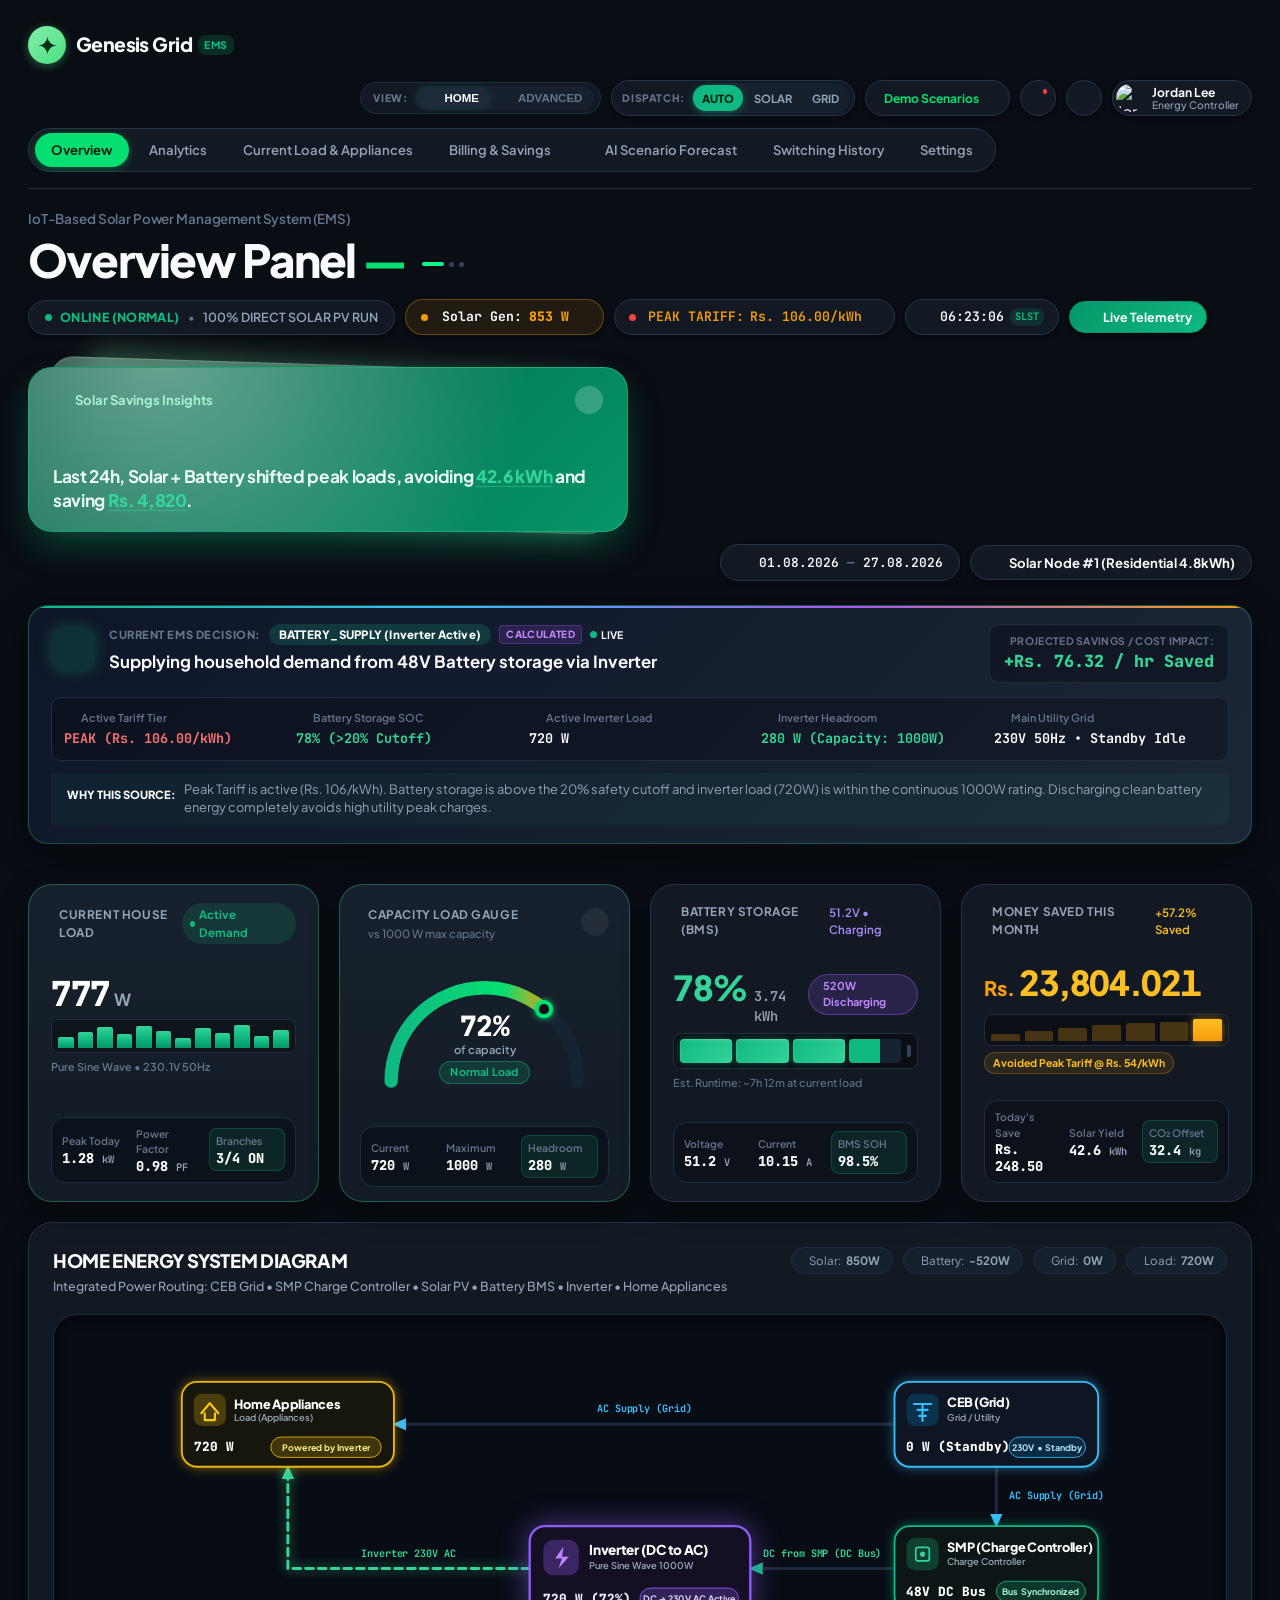
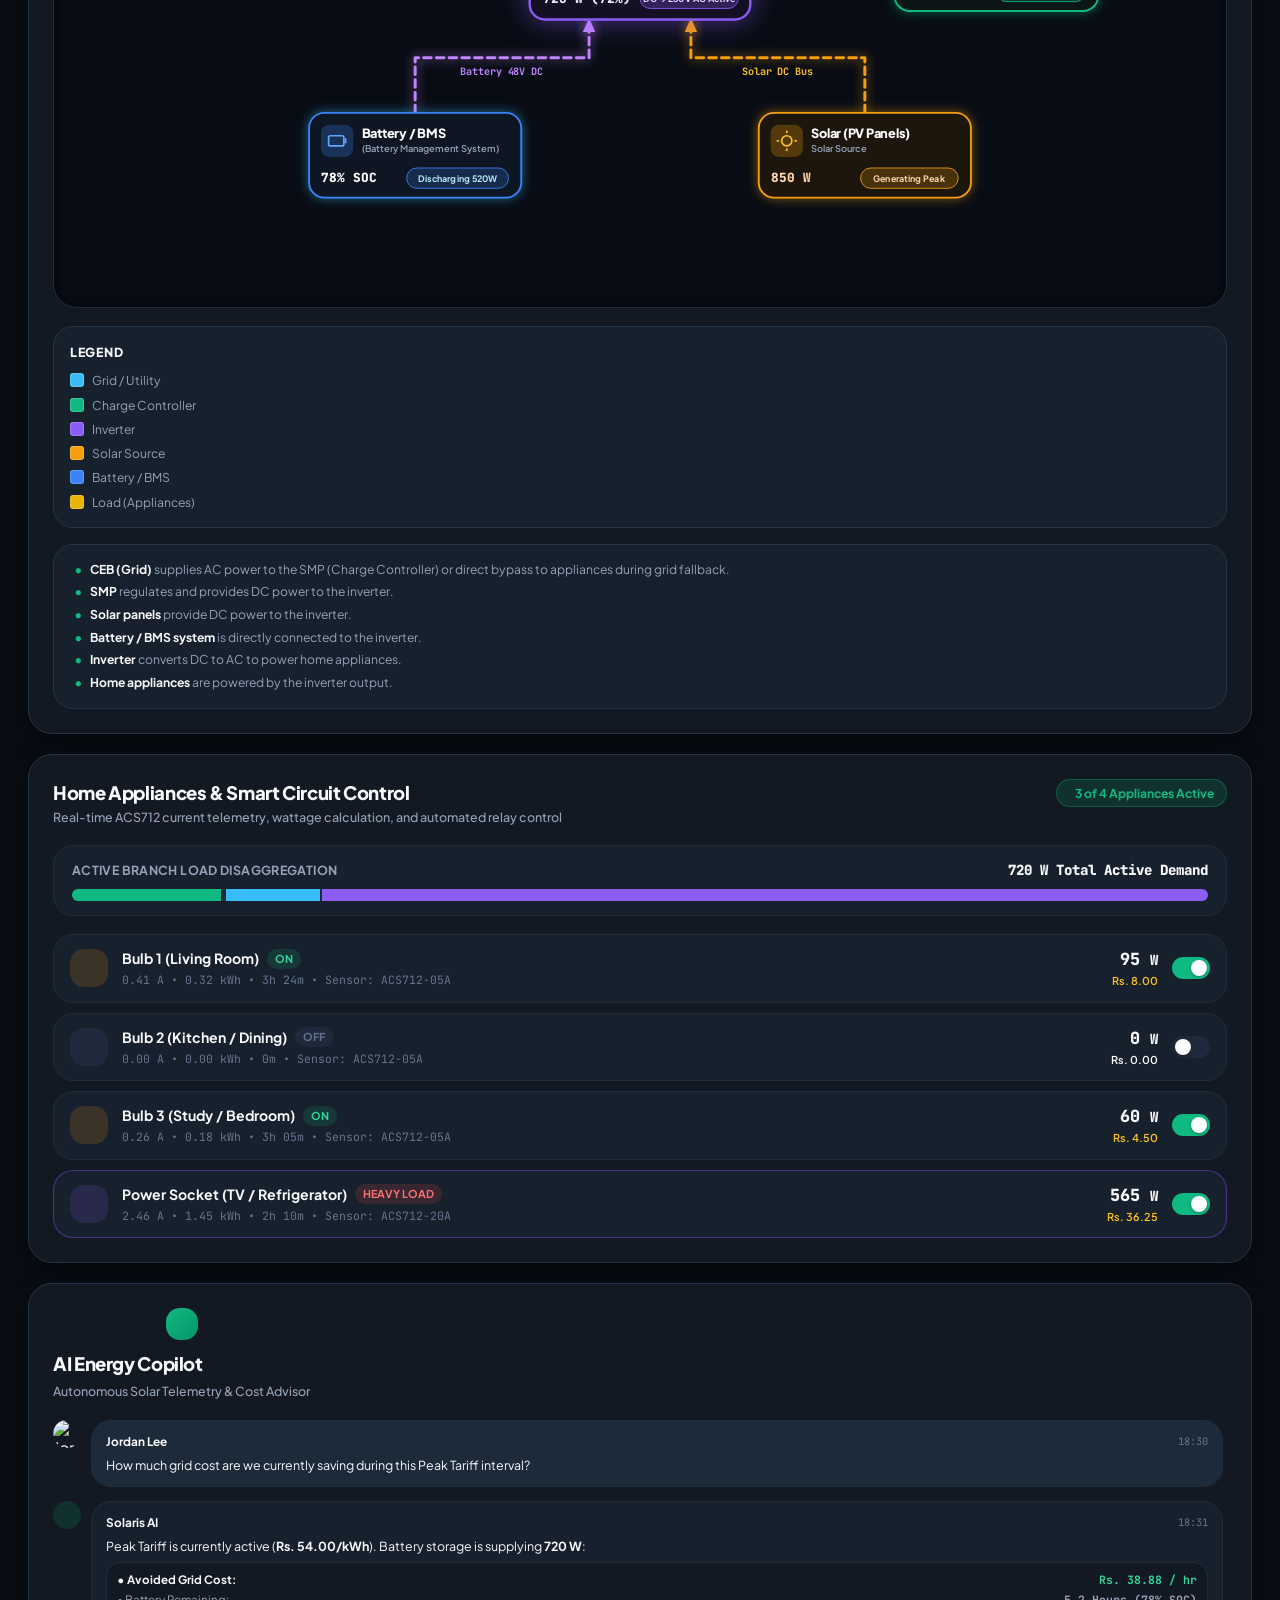
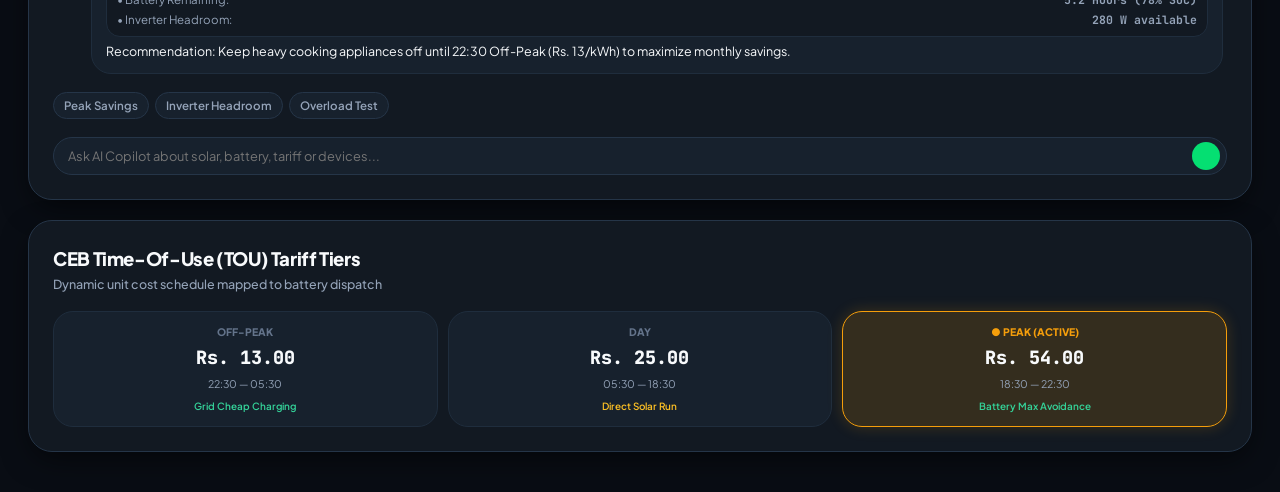
==== index.html @ 02df6427 "Remove simulated prototype badge and AI predictor link from header in main UI" ====
<!DOCTYPE html>
<html lang="en">
<head>
  <meta charset="UTF-8" />
  <meta name="viewport" content="width=device-width, initial-scale=1.0" />
  <title>Genesis Grid — IoT Solar Power Management System</title>
  <!-- Google Fonts -->
  <link rel="preconnect" href="https://fonts.googleapis.com" />
  <link rel="preconnect" href="https://fonts.gstatic.com" />
  <link href="https://fonts.googleapis.com/css2?family=Plus+Jakarta+Sans:ital,wght@0,300;0,400;0,500;0,600;0,700;0,800;1,400;1,600&family=JetBrains+Mono:wght@400;500;600;700;800&display=swap" rel="stylesheet" />
  <!-- Lucide Icons -->
  <script src="https://unpkg.com/lucide@latest"></script>
  <!-- Main Stylesheet -->
  <link rel="stylesheet" href="styles.css?v=4.3" />
</head>
<body class="theme-dark">
  
  <!-- APP ROOT CONTAINER -->
  <div class="app-container">
    
    <!-- =========================================================
         TOP NAVIGATION BAR (Genesis Grid Themed)
         ========================================================= -->
    <header class="top-nav">
      <!-- Top Tier: Brand Logo & Control Center -->
      <div class="nav-top-tier">
        <div class="brand-logo" id="logo-home-trigger">
          <div class="brand-sparkle-pill">
            <svg class="brand-star" viewBox="0 0 24 24" fill="currentColor">
              <path d="M12 0C12 6.627 6.627 12 0 12C6.627 12 12 17.373 12 24C12 17.373 17.373 12 24 12C17.373 12 12 6.627 12 0Z"/>
            </svg>
          </div>
          <span class="brand-title">Genesis Grid <small class="brand-sub-badge">EMS</small></span>
        </div>

        <!-- Right Nav Tools -->
        <div class="nav-actions-group">
          <!-- Presentation Level: Homeowner vs Engineering Diagnostics -->
          <div class="presentation-mode-capsule" title="Toggle simplified homeowner view or deep engineering telemetry">
            <span class="capsule-label">VIEW:</span>
            <div class="mode-buttons-group">
              <button class="pres-mode-btn active" data-pres="home" id="btn-pres-home" title="Simplified Homeowner View"><i data-lucide="home"></i> HOME</button>
              <button class="pres-mode-btn" data-pres="advanced" id="btn-pres-advanced" title="Deep Engineering SCADA & Diagnostics"><i data-lucide="cpu"></i> ADVANCED</button>
            </div>
          </div>

          <!-- Operating Mode Capsule Selector -->
          <div class="operating-mode-capsule">
            <span class="capsule-label">DISPATCH:</span>
            <div class="mode-buttons-group">
              <button class="mode-btn active" data-mode="auto" title="Automatic Cost & Battery Optimization">AUTO</button>
              <button class="mode-btn" data-mode="solar" title="Force Solar / Battery Inverter">SOLAR</button>
              <button class="mode-btn" data-mode="grid" title="Force Main Grid Power">GRID</button>
            </div>
          </div>

          <!-- Demo Scenarios Dropdown Menu -->
          <div class="demo-scenarios-wrapper">
            <button class="demo-trigger-btn" id="demo-dropdown-btn" title="One-Click Presentation Demos">
              <i data-lucide="play-circle"></i>
              <span>Demo Scenarios</span>
              <i data-lucide="chevron-down" class="btn-chevron"></i>
            </button>
            <div class="demo-dropdown-menu" id="demo-dropdown-menu">
              <div class="dropdown-header">Interactive EMS Test Scenarios</div>
              <button class="demo-preset-opt" data-scenario="1">
                <span class="preset-num">1</span>
                <div class="preset-meta">
                  <span class="preset-title">Solar Gen + Low Load</span>
                  <span class="preset-desc">Solar (850W) powers house & charges battery</span>
                </div>
              </button>
              <button class="demo-preset-opt" data-scenario="2">
                <span class="preset-num">2</span>
                <div class="preset-meta">
                  <span class="preset-title">Peak Tariff Optimization</span>
                  <span class="preset-desc">Battery Inverter saves Rs. 54/kWh Peak Grid tariff</span>
                </div>
              </button>
              <button class="demo-preset-opt warning-preset" data-scenario="3">
                <span class="preset-num">3</span>
                <div class="preset-meta">
                  <span class="preset-title"><i data-lucide="alert-triangle"></i> Overload Spike (1.28 kW)</span>
                  <span class="preset-desc">Triggers 30s High Load Warning countdown</span>
                </div>
              </button>
              <button class="demo-preset-opt success-preset" data-scenario="4">
                <span class="preset-num">4</span>
                <div class="preset-meta">
                  <span class="preset-title"><i data-lucide="sliders"></i> Load Shedding / Reduction</span>
                  <span class="preset-desc">User sheds socket -> Load automatically normalizes</span>
                </div>
              </button>
              <button class="demo-preset-opt" data-scenario="5">
                <span class="preset-num">5</span>
                <div class="preset-meta">
                  <span class="preset-title"><i data-lucide="timer"></i> Auto Grid Timeout</span>
                  <span class="preset-desc">Countdown ends -> Automated safety switch to Grid</span>
                </div>
              </button>
              <button class="demo-preset-opt" data-scenario="6">
                <span class="preset-num">6</span>
                <div class="preset-meta">
                  <span class="preset-title"><i data-lucide="zap-off"></i> Grid Blackout Outage</span>
                  <span class="preset-desc">Grid fails -> Inverter seamless backup power</span>
                </div>
              </button>
              <button class="demo-preset-opt" data-scenario="7">
                <span class="preset-num">7</span>
                <div class="preset-meta">
                  <span class="preset-title"><i data-lucide="battery-warning"></i> Critical Low Battery (&lt;20%)</span>
                  <span class="preset-desc">SOC cutoff protection -> Switches to Grid</span>
                </div>
              </button>
              <div class="dropdown-divider"></div>
              <button class="demo-preset-opt reset-preset" data-scenario="reset">
                <i data-lucide="rotate-ccw"></i>
                <div class="preset-meta">
                  <span class="preset-title">Reset Normal Baseline</span>
                </div>
              </button>
            </div>
          </div>

          <!-- Notification Bell -->
          <button class="icon-circle-btn" id="notif-btn" title="Alerts & System Notifications">
            <i data-lucide="bell"></i>
            <span class="notif-dot"></span>
          </button>

          <!-- Theme Switcher -->
          <button class="icon-circle-btn" id="theme-toggle-btn" title="Toggle Light/Dark Theme">
            <i data-lucide="sun" id="theme-icon"></i>
          </button>

          <!-- User Profile Capsule -->
          <div class="user-profile-capsule">
            <img src="https://images.unsplash.com/photo-1534528741775-53994a69daeb?w=100&auto=format&fit=crop&q=80" alt="Jordan Lee" class="user-avatar-img" />
            <div class="user-meta">
              <span class="user-display-name">Jordan Lee</span>
              <span class="user-role-tag">Energy Controller</span>
            </div>
          </div>
        </div>
      </div>

      <!-- Bottom Tier: Segmented Navigation Bar -->
      <div class="nav-bottom-tier">
        <nav class="nav-pills-bar">
          <button class="nav-pill active" data-tab="overview">Overview</button>
          <button class="nav-pill" data-tab="analytics">Analytics</button>
          <button class="nav-pill" data-tab="appliances">Current Load &amp; Appliances</button>
          <button class="nav-pill" data-tab="billing">Billing &amp; Savings</button>
          <button class="nav-pill" data-tab="forecast"><i data-lucide="sparkles" class="pill-sparkle"></i> AI Scenario Forecast</button>
          <button class="nav-pill" data-tab="history">Switching History</button>
          <button class="nav-pill" data-tab="settings">Settings</button>
        </nav>
      </div>
    </header>

    <!-- =========================================================
         HIGH LOAD WARNING INTERVENTION BANNER
         ========================================================= -->
    <section class="high-load-banner-wrapper" id="high-load-banner" style="display: none;">
      <div class="high-load-banner-content">
        <div class="alert-icon-col">
          <div class="pulsing-warning-icon">
            <i data-lucide="alert-triangle"></i>
          </div>
        </div>

        <div class="alert-info-col">
          <div class="alert-headline-row">
            <h3 class="alert-title">HIGH LOAD DETECTED — INVERTER CAPACITY EXCEEDED</h3>
            <span class="alert-countdown-badge" id="countdown-badge">
              <i data-lucide="timer"></i> Switching to GRID in <strong id="countdown-seconds">30</strong>s
            </span>
          </div>
          <p class="alert-description">
            Current House Load: <strong id="hl-current-load">1.28 kW</strong> • Inverter Limit: <strong id="hl-inverter-cap">1.00 kW</strong> • Excess Overload: <strong class="text-danger" id="hl-excess-load">280 W</strong>. 
            Reduce high-power loads to stay on Solar/Battery, or the system will safely transfer to Main Grid.
          </p>
          <div class="countdown-progress-bar">
            <div class="countdown-fill" id="countdown-progress-fill"></div>
          </div>
        </div>

        <div class="alert-actions-col">
          <button class="alert-btn btn-reduce-load" id="btn-action-reduce-load" title="Shed heavy socket load">
            <i data-lucide="zap-off"></i>
            <span>REDUCE LOAD</span>
          </button>
          <button class="alert-btn btn-switch-grid" id="btn-action-switch-grid" title="Immediate Grid Transfer">
            <i data-lucide="plug"></i>
            <span>SWITCH TO GRID</span>
          </button>
          <button class="alert-btn btn-override" id="btn-action-continue-inv" title="Temporary Surge Tolerance">
            <span>CONTINUE ON INVERTER</span>
          </button>
        </div>
      </div>
    </section>

    <!-- =========================================================
         VIEW 1: OVERVIEW TAB (Infused Dashboard)
         ========================================================= -->
    <div class="app-view-container active" id="view-overview">

      <!-- =========================================================
           HERO SECTION: OVERVIEW HEADER & 3D FROSTED CARD
           ========================================================= -->
      <section class="hero-overview-row">
        
        <!-- Left Hero Title Column -->
        <div class="hero-title-column">
        <span class="hero-kicker-tag">IoT-Based Solar Power Management System (EMS)</span>
        
        <div class="hero-title-with-slider">
          <h2 class="hero-main-title">Overview Panel <span class="title-dash">—</span></h2>
          <div class="slider-pagination-dots">
            <span class="slider-dash"></span>
            <span class="slider-dot"></span>
            <span class="slider-dot"></span>
          </div>
        </div>

        <!-- Meta Sub-Row: Live System Status, Solar Generation, Tariff, and Clock -->
        <div class="hero-submeta-row">
          <div class="status-live-pill">
            <span class="live-pulse-dot" id="online-pulse-dot"></span>
            <span class="status-name" id="hero-status-name">ONLINE (NORMAL)</span>
            <span class="status-divider">•</span>
            <span class="site-desc" id="hero-source-name">SOLAR + BATTERY ACTIVE</span>
          </div>

          <!-- Live Solar Generation Display in Overview -->
          <div class="solar-live-capsule clickable-kpi-card" id="hero-solar-badge" data-detail="solar" onclick="openTelemetryModal('solar')" title="Click to view detailed Solar PV analytics">
            <span class="live-pulse-dot amber"></span>
            <i data-lucide="sun"></i>
            <span class="solar-lbl">Solar Gen:</span>
            <span class="solar-val" id="hero-solar-val">850 W</span>
            <i data-lucide="external-link" class="kpi-link-icon"></i>
          </div>

          <!-- Current Time-Of-Use Tariff Display in Overview -->
          <div class="tariff-live-capsule clickable-kpi-card" id="hero-tariff-capsule" data-detail="grid" onclick="openTelemetryModal('grid')" title="Click to view detailed CEB Tariff analytics">
            <span class="live-pulse-dot danger"></span>
            <i data-lucide="zap"></i>
            <span class="tariff-tier-label" id="hero-tariff-tier">PEAK TARIFF:</span>
            <span class="tariff-rate-val" id="hero-tariff-rate">Rs. 54.00/kWh</span>
            <i data-lucide="external-link" class="kpi-link-icon"></i>
          </div>

          <div class="clock-capsule">
            <i data-lucide="clock" class="mini-icon"></i>
            <span id="live-clock">23:40:45</span>
            <span class="tz-tag">SLST</span>
          </div>

          <button class="stream-pill-toggle active" id="live-stream-toggle">
            <i data-lucide="refresh-cw" class="stream-spin-icon"></i>
            <span>Live Telemetry</span>
          </button>
        </div>
      </div>

      <!-- Right Hero 3D Stacked Frosted Card Deck -->
      <div class="hero-visual-column">
        <div class="frosted-cards-deck">
          <div class="deck-card-layer layer-3"></div>
          <div class="deck-card-layer layer-2"></div>
          <div class="deck-card-layer layer-1">
            <div class="card-ambient-glow"></div>
            <div class="deck-top-row">
              <div class="deck-badge">
                <i data-lucide="zap" class="deck-bolt-icon"></i>
                <span>Solar Savings Insights</span>
              </div>
              <button class="deck-arrow-btn" title="View Full Billing Breakdown" id="btn-quick-billing">
                <i data-lucide="arrow-up-right"></i>
              </button>
            </div>
            <div class="deck-body">
              <p class="deck-headline">
                Last 24h, Solar + Battery shifted peak loads, avoiding <span class="deck-bold-metric" id="hero-kwh-saved">42.6 kWh</span> and saving <span class="deck-bold-metric" id="hero-money-saved">Rs. 4,820</span>.
              </p>
            </div>
          </div>
        </div>

        <!-- Filter Row Below Deck -->
        <div class="hero-filter-row">
          <div class="date-filter-capsule">
            <i data-lucide="calendar" class="calendar-mini-icon"></i>
            <span>01.08.2026</span>
            <span class="date-sep">—</span>
            <span>27.08.2026</span>
          </div>

          <div class="site-dropdown-wrapper">
            <button class="site-dropdown-btn">
              <i data-lucide="map-pin" class="pin-mini-icon"></i>
              <span>Solar Node #1 (Residential 4.8kWh)</span>
            </button>
          </div>
        </div>
      </div>
    </section>

    <!-- =========================================================
         CURRENT DECISION & SOURCE DISPATCH EXPLANATION PANEL
         ========================================================= -->
    <div class="current-decision-panel" id="current-decision-card">
      <div class="decision-header-row">
        <div class="decision-title-group">
          <div class="decision-pulse-icon" id="dec-status-icon">
            <i data-lucide="shield-check"></i>
          </div>
          <div>
            <div class="dec-badge-row">
              <span class="dec-pill-label">CURRENT EMS DECISION:</span>
              <span class="dec-source-badge" id="dec-source-badge">BATTERY_SUPPLY (Inverter Active)</span>
              <span class="provenance-tag prov-calculated" title="Calculated by deterministic safety state machine">CALCULATED</span>
              <span class="freshness-tag freshness-live" id="dec-freshness-tag"><span class="live-dot-pulse"></span> LIVE</span>
            </div>
            <h4 class="dec-headline" id="dec-headline">Supplying household demand from 48V Battery storage via Inverter</h4>
          </div>
        </div>

        <div class="decision-cost-impact">
          <span class="dec-cost-lbl">PROJECTED SAVINGS / COST IMPACT:</span>
          <span class="dec-cost-val text-mint" id="dec-cost-impact">+Rs. 76.32 / hr Saved</span>
        </div>
      </div>

      <div class="decision-factors-grid">
        <div class="dec-factor-item">
          <span class="dec-f-lbl"><i data-lucide="clock"></i> Active Tariff Tier</span>
          <strong class="dec-f-val text-danger" id="dec-tariff-val">PEAK (Rs. 106.00/kWh)</strong>
        </div>
        <div class="dec-factor-item">
          <span class="dec-f-lbl"><i data-lucide="battery"></i> Battery Storage SOC</span>
          <strong class="dec-f-val text-mint" id="dec-soc-val">78% (&gt;20% Cutoff)</strong>
        </div>
        <div class="dec-factor-item">
          <span class="dec-f-lbl"><i data-lucide="zap"></i> Active Inverter Load</span>
          <strong class="dec-f-val" id="dec-load-val">720 W</strong>
        </div>
        <div class="dec-factor-item">
          <span class="dec-f-lbl"><i data-lucide="gauge"></i> Inverter Headroom</span>
          <strong class="dec-f-val text-mint" id="dec-headroom-val">280 W (Capacity: 1000W)</strong>
        </div>
        <div class="dec-factor-item">
          <span class="dec-f-lbl"><i data-lucide="plug"></i> Main Utility Grid</span>
          <strong class="dec-f-val text-cyan" id="dec-grid-val">230V 50Hz • Standby Idle</strong>
        </div>
      </div>

      <div class="decision-rationale-row">
        <span class="rationale-tag"><i data-lucide="info"></i> WHY THIS SOURCE:</span>
        <p class="rationale-text" id="dec-rationale-text">
          Peak Tariff is active (Rs. 106/kWh). Battery storage is above the 20% safety cutoff and inverter load (720W) is within the continuous 1000W rating. Discharging clean battery energy completely avoids high utility peak charges.
        </p>
      </div>
    </div>

    <!-- =========================================================
         TOP 4 METRICS ROW (Solar System Telemetry in Genesis Cards)
         ========================================================= -->
    <section class="metrics-grid">
      
      <!-- Card 1: CURRENT HOUSE LOAD (Live Wave Analyzer) -->
      <div class="metric-card highlight-card clickable-kpi-card" data-detail="load" onclick="switchTab('appliances')" title="Click to open full Current House Load detailed page">
        <div class="metric-card-header">
          <div class="metric-title-group">
            <span class="metric-category-icon"><i data-lucide="gauge"></i></span>
            <span class="metric-title">CURRENT HOUSE LOAD</span>
          </div>
          <div class="metric-delta-tag positive" style="display: flex; align-items: center; gap: 4px;">
            <span class="pulse-green-dot"></span>
            <span id="card-load-state-tag">Active Demand</span>
            <i data-lucide="arrow-up-right" style="width: 13px; height: 13px; opacity: 0.8;"></i>
          </div>
        </div>

        <!-- Middle Visual: Live Real-Time Power Equalizer Waves -->
        <div class="card-middle-visual load-visual-wrap">
          <div class="load-big-display">
            <span class="load-num-display" id="val-power-load">720</span>
            <span class="load-unit-display">W</span>
          </div>
          
          <!-- Animated Multi-Bar Equalizer -->
          <div class="live-power-spectrum" id="live-power-spectrum">
            <span class="spectrum-bar" style="height: 45%;"></span>
            <span class="spectrum-bar" style="height: 65%;"></span>
            <span class="spectrum-bar" style="height: 85%;"></span>
            <span class="spectrum-bar" style="height: 55%;"></span>
            <span class="spectrum-bar" style="height: 90%;"></span>
            <span class="spectrum-bar" style="height: 70%;"></span>
            <span class="spectrum-bar" style="height: 40%;"></span>
            <span class="spectrum-bar" style="height: 80%;"></span>
            <span class="spectrum-bar" style="height: 60%;"></span>
            <span class="spectrum-bar" style="height: 95%;"></span>
            <span class="spectrum-bar" style="height: 50%;"></span>
            <span class="spectrum-bar" style="height: 75%;"></span>
          </div>
          <span class="load-wave-tag">Pure Sine Wave &bull; 230.1V 50Hz</span>
        </div>

        <!-- Bottom Sub-Panel Box -->
        <div class="gauge-subpanel-capsule">
          <div class="g-sub-col">
            <span class="g-sub-lbl">Peak Today</span>
            <span class="g-sub-num">1.28 <small>kW</small></span>
          </div>
          <div class="g-sub-col">
            <span class="g-sub-lbl">Power Factor</span>
            <span class="g-sub-num">0.98 <small>PF</small></span>
          </div>
          <div class="g-sub-col headroom-highlight">
            <span class="g-sub-lbl">Branches</span>
            <span class="g-sub-num text-mint" id="mini-branches-active">3/4 ON</span>
          </div>
        </div>
      </div>

      <!-- Card 2: CAPACITY LOAD GAUGE (1:1 with Reference Design) -->
      <div class="metric-card capacity-gauge-card highlight-card clickable-kpi-card" data-detail="inverter" onclick="openTelemetryModal('inverter')" title="Click to view detailed Inverter & Capacity analytics">
        <div class="metric-card-header">
          <div class="metric-title-group">
            <span class="metric-category-icon"><i data-lucide="gauge-circle"></i></span>
            <div>
              <span class="metric-title">Capacity Load Gauge</span>
              <div class="gauge-header-sub">vs <span id="gauge-max-cap-label">1000 W</span> max capacity</div>
            </div>
          </div>
          <button class="gauge-dots-btn" title="Capacity Options"><i data-lucide="more-horizontal"></i></button>
        </div>

        <!-- SVG Semi-Circular Arc Gauge -->
        <div class="gauge-arc-wrap">
          <svg class="gauge-svg-element" viewBox="0 0 280 145">
            <defs>
              <linearGradient id="gauge-arc-gradient" x1="0%" y1="0%" x2="100%" y2="0%">
                <stop offset="0%" stop-color="#10b981" />
                <stop offset="60%" stop-color="#05df72" />
                <stop offset="85%" stop-color="#f59e0b" />
                <stop offset="100%" stop-color="#ef4444" />
              </linearGradient>
              <filter id="gauge-knob-shadow" x="-50%" y="-50%" width="200%" height="200%">
                <feDropShadow dx="0" dy="0" stdDeviation="3.5" flood-color="#05df72" flood-opacity="0.9"/>
              </filter>
            </defs>
            <!-- Background Track -->
            <path d="M 35 125 A 105 105 0 0 1 245 125" fill="none" stroke="#172333" stroke-width="15" stroke-linecap="round" />
            <!-- Active Progress Arc -->
            <path id="gauge-arc-progress" d="M 35 125 A 105 105 0 0 1 245 125" fill="none" stroke="url(#gauge-arc-gradient)" stroke-width="15" stroke-linecap="round" stroke-dasharray="329.87" stroke-dashoffset="92.36" />
            <!-- Glowing Indicator Knob -->
            <circle id="gauge-arc-knob" cx="206.9" cy="44.1" r="8" fill="#090d14" stroke="#05df72" stroke-width="4.5" filter="url(#gauge-knob-shadow)" />
          </svg>

          <!-- Center Text Overlay inside the Arc -->
          <div class="gauge-center-content">
            <span class="gauge-big-pct" id="val-gauge-pct">72%</span>
            <span class="gauge-of-cap">of capacity</span>
            <span class="gauge-status-badge badge-normal" id="val-gauge-status">Normal Load</span>
          </div>
        </div>

        <!-- Bottom 3-Column Sub-Panel Box -->
        <div class="gauge-subpanel-capsule">
          <div class="g-sub-col">
            <span class="g-sub-lbl">Current</span>
            <span class="g-sub-num" id="val-gauge-current">720 <small>W</small></span>
          </div>
          <div class="g-sub-col">
            <span class="g-sub-lbl">Maximum</span>
            <span class="g-sub-num" id="val-gauge-max">1000 <small>W</small></span>
          </div>
          <div class="g-sub-col headroom-highlight">
            <span class="g-sub-lbl">Headroom</span>
            <span class="g-sub-num text-mint" id="val-gauge-headroom">280 <small>W</small></span>
          </div>
        </div>
      </div>

      <!-- Card 3: BATTERY STORAGE BMS (Animated Flow & Energy Cells) -->
      <div class="metric-card battery-card-flow clickable-kpi-card" data-detail="battery" onclick="openTelemetryModal('battery')" title="Click to view detailed Battery BMS analytics">
        <div class="metric-card-header">
          <div class="metric-title-group">
            <span class="metric-category-icon text-purple"><i data-lucide="battery-charging"></i></span>
            <span class="metric-title">BATTERY STORAGE (BMS)</span>
          </div>
          <span class="metric-sub-label text-purple" id="val-bat-state-desc">51.2V &bull; Discharging</span>
        </div>

        <!-- Middle Visual: Live Battery Cells & Power Flow Animation -->
        <div class="card-middle-visual battery-visual-wrap">
          <div class="bms-headline-row">
            <div class="bms-big-soc">
              <span class="main-metric-val text-mint" id="val-bat-soc">78%</span>
              <span class="bms-cap-label" id="val-bat-energy-left">3.74 kWh</span>
            </div>
            <div class="bms-flow-indicator discharging" id="bms-flow-badge">
              <span class="flow-arrow-icon" id="bms-flow-icon"><i data-lucide="arrow-down-right"></i></span>
              <span id="bms-flow-text">520W Discharging</span>
            </div>
          </div>

          <!-- 4-Cell Dynamic Battery Pack with Liquid Level Fill -->
          <div class="bms-battery-pack">
            <div class="bms-cell active filled" id="bcell-1"><span class="cell-particle"></span></div>
            <div class="bms-cell active filled" id="bcell-2"><span class="cell-particle"></span></div>
            <div class="bms-cell active filled" id="bcell-3"><span class="cell-particle"></span></div>
            <div class="bms-cell active partial" id="bcell-4"><span class="cell-particle"></span></div>
            <div class="bms-terminal-knob"></div>
          </div>
          <span class="bms-sub-note" id="bms-time-estimate">Est. Runtime: ~7h 12m at current load</span>
        </div>

        <!-- Bottom Sub-Panel Box -->
        <div class="gauge-subpanel-capsule">
          <div class="g-sub-col">
            <span class="g-sub-lbl">Voltage</span>
            <span class="g-sub-num" id="val-bat-voltage">51.2 <small>V</small></span>
          </div>
          <div class="g-sub-col">
            <span class="g-sub-lbl">Current</span>
            <span class="g-sub-num" id="val-bat-current">10.15 <small>A</small></span>
          </div>
          <div class="g-sub-col headroom-highlight">
            <span class="g-sub-lbl">BMS SOH</span>
            <span class="g-sub-num text-mint">98.5%</span>
          </div>
        </div>
      </div>

      <!-- Card 4: ESTIMATED MONEY SAVED (Tariff Avoidance Graph) -->
      <div class="metric-card savings-card-flow clickable-kpi-card" data-detail="savings" onclick="openTelemetryModal('savings')" title="Click to view detailed Savings analytics">
        <div class="metric-card-header">
          <div class="metric-title-group">
            <span class="metric-category-icon text-amber"><i data-lucide="trending-up"></i></span>
            <span class="metric-title">MONEY SAVED THIS MONTH</span>
          </div>
          <span class="metric-sub-label text-amber">+57.2% Saved</span>
        </div>

        <!-- Middle Visual: Savings Trajectory & Avoided Grid Meter -->
        <div class="card-middle-visual savings-visual-wrap">
          <div class="savings-big-display">
            <span class="metric-currency-symbol">Rs.</span>
            <span class="main-metric-val text-amber" id="val-money-saved">4,820</span>
          </div>

          <!-- Mini Sparkline Projection Bars -->
          <div class="savings-sparkline-wrap">
            <div class="savings-bar-track">
              <span class="sav-bar" style="height: 35%;"></span>
              <span class="sav-bar" style="height: 48%;"></span>
              <span class="sav-bar" style="height: 60%;"></span>
              <span class="sav-bar" style="height: 75%;"></span>
              <span class="sav-bar" style="height: 82%;"></span>
              <span class="sav-bar" style="height: 90%;"></span>
              <span class="sav-bar active" style="height: 100%;"></span>
            </div>
            <span class="savings-tier-badge">Avoided Peak Tariff @ Rs. 54/kWh</span>
          </div>
        </div>

        <!-- Bottom Sub-Panel Box -->
        <div class="gauge-subpanel-capsule">
          <div class="g-sub-col">
            <span class="g-sub-lbl">Today's Save</span>
            <span class="g-sub-num text-amber">Rs. 248.50</span>
          </div>
          <div class="g-sub-col">
            <span class="g-sub-lbl">Solar Yield</span>
            <span class="g-sub-num">42.6 <small>kWh</small></span>
          </div>
          <div class="g-sub-col headroom-highlight">
            <span class="g-sub-lbl">CO₂ Offset</span>
            <span class="g-sub-num text-mint">32.4 <small>kg</small></span>
          </div>
        </div>
      </div>

    </section>

      <!-- =========================================================
           HOME ENERGY SYSTEM DISTRIBUTION DIAGRAM (Unified Vector SVG)
           1:1 Pixel-Perfect & Mathematically Tethered
           ========================================================= -->
      <div class="dashboard-panel energy-distribution-panel">
        <div class="panel-header">
          <div class="panel-header-title">
            <h3 class="panel-title diagram-header-title">HOME ENERGY SYSTEM DIAGRAM</h3>
            <span class="panel-subtitle">Integrated Power Routing: CEB Grid &bull; SMP Charge Controller &bull; Solar PV &bull; Battery BMS &bull; Inverter &bull; Home Appliances</span>
          </div>
          <div class="flow-header-badges">
            <span class="flow-badge-item solar"><i data-lucide="sun"></i> Solar: <strong id="flow-head-solar">850W</strong></span>
            <span class="flow-badge-item battery"><i data-lucide="battery-charging"></i> Battery: <strong id="flow-head-bat">-520W</strong></span>
            <span class="flow-badge-item grid"><i data-lucide="utility-pole"></i> Grid: <strong id="flow-head-grid">0W</strong></span>
            <span class="flow-badge-item load"><i data-lucide="home"></i> Load: <strong id="flow-head-load">720W</strong></span>
          </div>
        </div>

        <!-- Self-Contained Pixel-Perfect Vector Canvas -->
        <div class="distribution-vector-container">
          <svg class="energy-system-svg" viewBox="0 0 1200 660" preserveAspectRatio="xMidYMid meet">
            <defs>
              <!-- Arrowhead Markers -->
              <marker id="arr-blue" viewBox="0 0 10 10" refX="7" refY="5" markerWidth="6" markerHeight="6" orient="auto-start-reverse">
                <path d="M 0 1.5 L 8 5 L 0 8.5 z" fill="#38bdf8" />
              </marker>
              <marker id="arr-green" viewBox="0 0 10 10" refX="7" refY="5" markerWidth="6" markerHeight="6" orient="auto-start-reverse">
                <path d="M 0 1.5 L 8 5 L 0 8.5 z" fill="#10b981" />
              </marker>
              <marker id="arr-purple" viewBox="0 0 10 10" refX="7" refY="5" markerWidth="6" markerHeight="6" orient="auto-start-reverse">
                <path d="M 0 1.5 L 8 5 L 0 8.5 z" fill="#c084fc" />
              </marker>
              <marker id="arr-amber" viewBox="0 0 10 10" refX="7" refY="5" markerWidth="6" markerHeight="6" orient="auto-start-reverse">
                <path d="M 0 1.5 L 8 5 L 0 8.5 z" fill="#f59e0b" />
              </marker>
              <marker id="arr-mint" viewBox="0 0 10 10" refX="7" refY="5" markerWidth="6" markerHeight="6" orient="auto-start-reverse">
                <path d="M 0 1.5 L 8 5 L 0 8.5 z" fill="#34d399" />
              </marker>

              <!-- Glow Filters -->
              <filter id="glow-purple" x="-20%" y="-20%" width="140%" height="140%">
                <feDropShadow dx="0" dy="0" stdDeviation="6" flood-color="#8b5cf6" flood-opacity="0.6"/>
              </filter>
              <filter id="glow-amber" x="-20%" y="-20%" width="140%" height="140%">
                <feDropShadow dx="0" dy="0" stdDeviation="6" flood-color="#f59e0b" flood-opacity="0.5"/>
              </filter>
              <filter id="glow-blue" x="-20%" y="-20%" width="140%" height="140%">
                <feDropShadow dx="0" dy="0" stdDeviation="6" flood-color="#38bdf8" flood-opacity="0.5"/>
              </filter>
              <filter id="glow-green" x="-20%" y="-20%" width="140%" height="140%">
                <feDropShadow dx="0" dy="0" stdDeviation="6" flood-color="#10b981" flood-opacity="0.5"/>
              </filter>
              <filter id="glow-yellow" x="-20%" y="-20%" width="140%" height="140%">
                <feDropShadow dx="0" dy="0" stdDeviation="6" flood-color="#eab308" flood-opacity="0.5"/>
              </filter>
            </defs>

            <!-- =========================================================
                 CONNECTING WIRES & ARROWS (Mathematically Tethered)
                 ========================================================= -->

            <!-- 1. CEB (Grid) -> Home Appliances (AC Supply Grid Bypass) -->
            <!-- From CEB Left (900, 110) straight to Home Appliances Right (310, 110) -->
            <path id="path-grid-appliances" class="svg-wire-path wire-grid" d="M 900 110 L 310 110" marker-end="url(#arr-blue)"></path>
            <text x="605" y="96" class="svg-wire-label label-cyan" text-anchor="middle">AC Supply (Grid)</text>

            <!-- 2. CEB (Grid) -> SMP (AC Supply Grid) -->
            <!-- From CEB Bottom (1020, 160) straight to SMP Top (1020, 230) -->
            <path id="path-grid-smp" class="svg-wire-path wire-grid" d="M 1020 160 L 1020 230" marker-end="url(#arr-blue)"></path>
            <text x="1035" y="198" class="svg-wire-label label-cyan" text-anchor="start">AC Supply (Grid)</text>

            <!-- 3. SMP -> Inverter (DC from SMP / DC Bus) -->
            <!-- From SMP Left (900, 280) straight to Inverter Right (730, 280) -->
            <path id="path-smp-inverter" class="svg-wire-path wire-smp" d="M 900 280 L 730 280" marker-end="url(#arr-green)"></path>
            <text x="815" y="266" class="svg-wire-label label-green" text-anchor="middle">DC from SMP (DC Bus)</text>

            <!-- 4. Solar (PV Panels) -> Inverter (Solar DC Bus) -->
            <!-- From Solar Top (865, 450) up to Y=385, left to X=660, up to Inverter Bottom (660, 340) -->
            <path id="path-solar-inverter" class="svg-wire-path wire-solar active-flow" d="M 865 450 L 865 385 L 660 385 L 660 340" marker-end="url(#arr-amber)"></path>
            <text x="762" y="405" class="svg-wire-label label-amber" text-anchor="middle">Solar DC Bus</text>

            <!-- 5. Battery / BMS -> Inverter (Battery 48V DC) -->
            <!-- From Battery Top (335, 450) up to Y=385, right to X=540, up to Inverter Bottom (540, 340) -->
            <path id="path-battery-inverter" class="svg-wire-path wire-battery active-flow" d="M 335 450 L 335 385 L 540 385 L 540 340" marker-end="url(#arr-purple)"></path>
            <text x="437" y="405" class="svg-wire-label label-purple" text-anchor="middle">Battery 48V DC</text>

            <!-- 6. Inverter (DC to AC) -> Home Appliances (Inverter AC Output) -->
            <!-- From Inverter Left (470, 280) left to X=185, up to Home Appliances Bottom (185, 160) -->
            <path id="path-inverter-appliances" class="svg-wire-path wire-inverter active-flow" d="M 470 280 L 185 280 L 185 160" marker-end="url(#arr-mint)"></path>
            <text x="327" y="266" class="svg-wire-label label-mint" text-anchor="middle">Inverter 230V AC</text>


            <!-- =========================================================
                 6 DIAGRAM NODES (Vector Cards matching user image)
                 ========================================================= -->

            <!-- 1. TOP-LEFT: Home Appliances (Yellow Box) -->
            <g class="svg-node-group" id="svg-node-appliances" transform="translate(60, 60)">
              <!-- Card Background Rect -->
              <rect x="0" y="0" width="250" height="100" rx="18" class="svg-card-bg bg-yellow" filter="url(#glow-yellow)"/>
              <!-- Icon Circle -->
              <rect x="14" y="14" width="38" height="38" rx="10" fill="rgba(234, 179, 8, 0.25)"/>
              <path d="M 23 37 L 33 25 L 43 37 M 27 37 L 27 45 L 39 45 L 39 37" stroke="#facc15" stroke-width="2.5" fill="none" stroke-linecap="round" stroke-linejoin="round"/>
              <!-- Title Text -->
              <text x="62" y="32" class="svg-node-title">Home Appliances</text>
              <text x="62" y="46" class="svg-node-sub">Load (Appliances)</text>
              <!-- Live Metrics -->
              <text x="14" y="82" class="svg-metric-num" id="svg-house-watts">720 W</text>
              <rect x="105" y="65" width="130" height="24" rx="12" fill="rgba(234, 179, 8, 0.2)" stroke="#eab308" stroke-width="1"/>
              <text x="170" y="81" class="svg-badge-text text-yellow" text-anchor="middle" id="svg-house-badge">Powered by Inverter</text>
            </g>

            <!-- 2. TOP-RIGHT: CEB (Grid) (Sky Blue Box) -->
            <g class="svg-node-group" id="svg-node-ceb" transform="translate(900, 60)">
              <rect x="0" y="0" width="240" height="100" rx="18" class="svg-card-bg bg-blue" filter="url(#glow-blue)"/>
              <!-- Icon Circle -->
              <rect x="14" y="14" width="38" height="38" rx="10" fill="rgba(2, 132, 199, 0.25)"/>
              <path d="M 23 26 L 43 26 M 33 26 L 33 46 M 27 33 L 39 33 M 29 40 L 37 40" stroke="#38bdf8" stroke-width="2.5" fill="none" stroke-linecap="round"/>
              <!-- Title Text -->
              <text x="62" y="30" class="svg-node-title">CEB (Grid)</text>
              <text x="62" y="46" class="svg-node-sub">Grid / Utility</text>
              <!-- Live Metrics -->
              <text x="14" y="82" class="svg-metric-num" id="svg-grid-watts">0 W (Standby)</text>
              <rect x="135" y="65" width="90" height="24" rx="12" fill="rgba(2, 132, 199, 0.2)" stroke="#38bdf8" stroke-width="1"/>
              <text x="180" y="81" class="svg-badge-text text-blue" text-anchor="middle" id="svg-grid-badge">230V • Standby</text>
            </g>

            <!-- 3. MIDDLE-RIGHT: SMP (Charge Controller) (Green Box) -->
            <g class="svg-node-group" id="svg-node-smp" transform="translate(900, 230)">
              <rect x="0" y="0" width="240" height="100" rx="18" class="svg-card-bg bg-green" filter="url(#glow-green)"/>
              <!-- Icon Circle -->
              <rect x="14" y="14" width="38" height="38" rx="10" fill="rgba(16, 185, 129, 0.25)"/>
              <rect x="25" y="25" width="16" height="16" rx="3" stroke="#34d399" stroke-width="2" fill="none"/>
              <circle cx="33" cy="33" r="3" fill="#34d399"/>
              <!-- Title Text -->
              <text x="62" y="30" class="svg-node-title">SMP (Charge Controller)</text>
              <text x="62" y="46" class="svg-node-sub">Charge Controller</text>
              <!-- Live Metrics -->
              <text x="14" y="82" class="svg-metric-num" id="svg-smp-watts">48V DC Bus</text>
              <rect x="120" y="65" width="105" height="24" rx="12" fill="rgba(16, 185, 129, 0.2)" stroke="#10b981" stroke-width="1"/>
              <text x="172" y="81" class="svg-badge-text text-green" text-anchor="middle" id="svg-smp-badge">Bus Synchronized</text>
            </g>

            <!-- 4. CENTER: Inverter (DC to AC) (Purple Box) -->
            <g class="svg-node-group" id="svg-node-inverter" transform="translate(470, 230)">
              <rect x="0" y="0" width="260" height="110" rx="18" class="svg-card-bg bg-purple active-inv-card" filter="url(#glow-purple)"/>
              <!-- Icon Circle -->
              <rect x="16" y="16" width="42" height="42" rx="12" fill="rgba(139, 92, 246, 0.3)"/>
              <path d="M 40 24 L 30 38 L 38 38 L 34 50 L 46 36 L 38 36 Z" fill="#c084fc"/>
              <!-- Title Text -->
              <text x="70" y="34" class="svg-node-title title-inv">Inverter (DC to AC)</text>
              <text x="70" y="50" class="svg-node-sub">Pure Sine Wave 1000W</text>
              <!-- Live Metrics -->
              <text x="16" y="90" class="svg-metric-num text-purple-glow" id="svg-inv-watts">720 W (72%)</text>
              <rect x="130" y="73" width="116" height="24" rx="12" fill="rgba(139, 92, 246, 0.25)" stroke="#8b5cf6" stroke-width="1"/>
              <text x="188" y="89" class="svg-badge-text text-purple" text-anchor="middle" id="svg-inv-badge">DC → 230V AC Active</text>
            </g>

            <!-- 5. BOTTOM-LEFT: Battery / BMS (Royal Blue Box) -->
            <g class="svg-node-group" id="svg-node-battery" transform="translate(210, 450)">
              <rect x="0" y="0" width="250" height="100" rx="18" class="svg-card-bg bg-darkblue" filter="url(#glow-blue)"/>
              <!-- Icon Circle -->
              <rect x="14" y="14" width="38" height="38" rx="10" fill="rgba(59, 130, 246, 0.25)"/>
              <rect x="23" y="27" width="18" height="12" rx="2" stroke="#60a5fa" stroke-width="2" fill="none"/>
              <line x1="43" y1="30" x2="43" y2="36" stroke="#60a5fa" stroke-width="2"/>
              <!-- Title Text -->
              <text x="62" y="30" class="svg-node-title">Battery / BMS</text>
              <text x="62" y="46" class="svg-node-sub">(Battery Management System)</text>
              <!-- Live Metrics -->
              <text x="14" y="82" class="svg-metric-num text-mint" id="svg-bat-soc">78% SOC</text>
              <rect x="115" y="65" width="120" height="24" rx="12" fill="rgba(59, 130, 246, 0.2)" stroke="#3b82f6" stroke-width="1"/>
              <text x="175" y="81" class="svg-badge-text text-blue" text-anchor="middle" id="svg-bat-badge">Discharging 520W</text>
            </g>

            <!-- 6. BOTTOM-RIGHT: Solar (PV Panels) (Amber Box) -->
            <g class="svg-node-group" id="svg-node-solar" transform="translate(740, 450)">
              <rect x="0" y="0" width="250" height="100" rx="18" class="svg-card-bg bg-amber" filter="url(#glow-amber)"/>
              <!-- Icon Circle -->
              <rect x="14" y="14" width="38" height="38" rx="10" fill="rgba(245, 158, 11, 0.25)"/>
              <circle cx="33" cy="33" r="6" stroke="#fbbf24" stroke-width="2" fill="none"/>
              <line x1="33" y1="21" x2="33" y2="24" stroke="#fbbf24" stroke-width="2"/>
              <line x1="33" y1="42" x2="33" y2="45" stroke="#fbbf24" stroke-width="2"/>
              <line x1="21" y1="33" x2="24" y2="33" stroke="#fbbf24" stroke-width="2"/>
              <line x1="42" y1="33" x2="45" y2="33" stroke="#fbbf24" stroke-width="2"/>
              <!-- Title Text -->
              <text x="62" y="30" class="svg-node-title">Solar (PV Panels)</text>
              <text x="62" y="46" class="svg-node-sub">Solar Source</text>
              <!-- Live Metrics -->
              <text x="14" y="82" class="svg-metric-num text-amber" id="svg-solar-watts">850 W</text>
              <rect x="120" y="65" width="115" height="24" rx="12" fill="rgba(245, 158, 11, 0.2)" stroke="#f59e0b" stroke-width="1"/>
              <text x="177" y="81" class="svg-badge-text text-amber" text-anchor="middle" id="svg-solar-badge">Generating Peak</text>
            </g>

          </svg>
        </div>

        <!-- =========================================================
             BOTTOM LEGEND & DISTRIBUTION RULES (1:1 with Diagram Image)
             ========================================================= -->
        <div class="diagram-footer-two-col">
          
          <!-- Left: LEGEND Card -->
          <div class="diagram-legend-box">
            <h5 class="legend-box-title">LEGEND</h5>
            <div class="legend-items-list">
              <div class="legend-item-row"><span class="legend-color-chip chip-grid"></span><span>Grid / Utility</span></div>
              <div class="legend-item-row"><span class="legend-color-chip chip-smp"></span><span>Charge Controller</span></div>
              <div class="legend-item-row"><span class="legend-color-chip chip-inverter"></span><span>Inverter</span></div>
              <div class="legend-item-row"><span class="legend-color-chip chip-solar"></span><span>Solar Source</span></div>
              <div class="legend-item-row"><span class="legend-color-chip chip-battery"></span><span>Battery / BMS</span></div>
              <div class="legend-item-row"><span class="legend-color-chip chip-load"></span><span>Load (Appliances)</span></div>
            </div>
          </div>

          <!-- Right: System Operational Rules / Principles -->
          <div class="diagram-rules-box">
            <ul class="diagram-bullets-list">
              <li><strong>CEB (Grid)</strong> supplies AC power to the SMP (Charge Controller) or direct bypass to appliances during grid fallback.</li>
              <li><strong>SMP</strong> regulates and provides DC power to the inverter.</li>
              <li><strong>Solar panels</strong> provide DC power to the inverter.</li>
              <li><strong>Battery / BMS system</strong> is directly connected to the inverter.</li>
              <li><strong>Inverter</strong> converts DC to AC to power home appliances.</li>
              <li><strong>Home appliances</strong> are powered by the inverter output.</li>
            </ul>
          </div>

        </div>

      </div>

      <!-- ROW 2: SPLIT GRID (HOME APPLIANCES & AI COPILOT) -->
      <div class="dashboard-split-grid">
        
        <!-- LEFT COLUMN: HOME APPLIANCES & SMART CIRCUIT CONTROL -->
        <div class="split-left-column">
          
          <div class="dashboard-panel devices-panel">
            <div class="panel-header clickable-kpi-card" data-detail="load" title="Click to view detailed Home Appliances & Load analytics">
              <div class="panel-header-title">
                <h3 class="panel-title">Home Appliances &amp; Smart Circuit Control</h3>
                <span class="panel-subtitle">Real-time ACS712 current telemetry, wattage calculation, and automated relay control</span>
              </div>
              <div class="device-count-pill">
                <span class="pulse-dot-green"></span>
                <span id="active-appliances-count-badge">3 of 4 Appliances Active</span>
              </div>
            </div>

            <!-- Disaggregation Multi-Bar for House Load -->
            <div class="disaggregation-summary-card clickable-kpi-card" data-detail="load" title="Click to view detailed Load Disaggregation">
              <div class="disagg-header">
                <span class="disagg-title">ACTIVE BRANCH LOAD DISAGGREGATION</span>
                <span class="disagg-val" id="appliances-sum-watts">720 W Total Active Demand</span>
              </div>
              <div class="disagg-multi-bar">
                <div class="disagg-seg seg-bulb1" id="seg-bulb1" style="width: 13.2%" title="Bulb 1: 95W (13.2%)"></div>
                <div class="disagg-seg seg-bulb2" id="seg-bulb2" style="width: 0%" title="Bulb 2: 0W (0%)"></div>
                <div class="disagg-seg seg-bulb3" id="seg-bulb3" style="width: 8.3%" title="Bulb 3: 60W (8.3%)"></div>
                <div class="disagg-seg seg-socket" id="seg-socket" style="width: 78.5%" title="Heavy Socket: 565W (78.5%)"></div>
              </div>
            </div>

            <!-- Connected Appliance Cards List -->
            <div class="devices-list" id="appliances-cards-list">
              
              <!-- Appliance 1: Bulb 1 -->
              <div class="device-row-item active clickable-kpi-card" id="app-card-bulb1" data-detail="load" title="Click to view detailed circuit telemetry">
                <div class="dev-icon-box light-box">
                  <i data-lucide="lightbulb"></i>
                </div>
                <div class="dev-details-col">
                  <div class="dev-title-row">
                    <span class="dev-name">Bulb 1 (Living Room)</span>
                    <span class="dev-status-tag tag-running" id="app-status-bulb1">ON</span>
                  </div>
                  <span class="dev-meta-text" id="app-specs-bulb1">0.41 A • 0.32 kWh • 3h 24m • Sensor: ACS712-05A</span>
                </div>
                <div class="dev-metric-col">
                  <span class="dev-load-num" id="app-watts-bulb1">95 <small>W</small></span>
                  <span class="dev-pct-label text-amber" id="app-cost-bulb1">Rs. 8.00</span>
                </div>
                <div class="dev-action-col">
                  <button class="dev-toggle-switch active" data-app="bulb1" id="toggle-bulb1" title="Toggle Relay Switch"></button>
                </div>
              </div>

              <!-- Appliance 2: Bulb 2 -->
              <div class="device-row-item clickable-kpi-card" id="app-card-bulb2" data-detail="load" title="Click to view detailed circuit telemetry">
                <div class="dev-icon-box light-box-off">
                  <i data-lucide="lightbulb-off"></i>
                </div>
                <div class="dev-details-col">
                  <div class="dev-title-row">
                    <span class="dev-name">Bulb 2 (Kitchen / Dining)</span>
                    <span class="dev-status-tag tag-off" id="app-status-bulb2">OFF</span>
                  </div>
                  <span class="dev-meta-text" id="app-specs-bulb2">0.00 A • 0.00 kWh • 0m • Sensor: ACS712-05A</span>
                </div>
                <div class="dev-metric-col">
                  <span class="dev-load-num" id="app-watts-bulb2">0 <small>W</small></span>
                  <span class="dev-pct-label text-muted" id="app-cost-bulb2">Rs. 0.00</span>
                </div>
                <div class="dev-action-col">
                  <button class="dev-toggle-switch" data-app="bulb2" id="toggle-bulb2" title="Toggle Relay Switch"></button>
                </div>
              </div>

              <!-- Appliance 3: Bulb 3 -->
              <div class="device-row-item active clickable-kpi-card" id="app-card-bulb3" data-detail="load" title="Click to view detailed circuit telemetry">
                <div class="dev-icon-box light-box">
                  <i data-lucide="lightbulb"></i>
                </div>
                <div class="dev-details-col">
                  <div class="dev-title-row">
                    <span class="dev-name">Bulb 3 (Study / Bedroom)</span>
                    <span class="dev-status-tag tag-running" id="app-status-bulb3">ON</span>
                  </div>
                  <span class="dev-meta-text" id="app-specs-bulb3">0.26 A • 0.18 kWh • 3h 05m • Sensor: ACS712-05A</span>
                </div>
                <div class="dev-metric-col">
                  <span class="dev-load-num" id="app-watts-bulb3">60 <small>W</small></span>
                  <span class="dev-pct-label text-amber" id="app-cost-bulb3">Rs. 4.50</span>
                </div>
                <div class="dev-action-col">
                  <button class="dev-toggle-switch active" data-app="bulb3" id="toggle-bulb3" title="Toggle Relay Switch"></button>
                </div>
              </div>

              <!-- Appliance 4: Power Socket (Heavy Load) -->
              <div class="device-row-item active heavy-card clickable-kpi-card" id="app-card-socket" data-detail="load" title="Click to view detailed circuit telemetry">
                <div class="dev-icon-box socket-box">
                  <i data-lucide="tv"></i>
                </div>
                <div class="dev-details-col">
                  <div class="dev-title-row">
                    <span class="dev-name">Power Socket (TV / Refrigerator)</span>
                    <span class="dev-status-tag tag-heavy" id="app-status-socket">HEAVY LOAD</span>
                  </div>
                  <span class="dev-meta-text" id="app-specs-socket">2.46 A • 1.45 kWh • 2h 10m • Sensor: ACS712-20A</span>
                </div>
                <div class="dev-metric-col">
                  <span class="dev-load-num" id="app-watts-socket">565 <small>W</small></span>
                  <span class="dev-pct-label text-amber" id="app-cost-socket">Rs. 36.25</span>
                </div>
                <div class="dev-action-col">
                  <button class="dev-toggle-switch active" data-app="socket" id="toggle-socket" title="Toggle Relay Switch"></button>
                </div>
              </div>

            </div>
          </div>

        </div>

        <!-- RIGHT COLUMN: AI ENERGY COPILOT & TARIFF RADAR -->
        <div class="split-right-column">
          
          <!-- AI Solar Copilot (Genesis Themed) -->
          <div class="dashboard-panel ai-copilot-panel">
            <div class="panel-header">
              <div class="panel-header-title ai-title-row">
                <div class="ai-avatar-icon">
                  <i data-lucide="bot"></i>
                </div>
                <div>
                  <h3 class="panel-title">AI Energy Copilot</h3>
                  <span class="panel-subtitle">Autonomous Solar Telemetry & Cost Advisor</span>
                </div>
              </div>
            </div>

            <!-- Chat History Thread -->
            <div class="ai-chat-thread" id="ai-chat-thread">
              <div class="chat-message user-msg">
                <img src="https://images.unsplash.com/photo-1534528741775-53994a69daeb?w=100&auto=format&fit=crop&q=80" alt="Jordan Lee" class="msg-avatar" />
                <div class="msg-body">
                  <div class="msg-author-row">
                    <span class="msg-author">Jordan Lee</span>
                    <span class="msg-time">18:30</span>
                  </div>
                  <p class="msg-text">How much grid cost are we currently saving during this Peak Tariff interval?</p>
                </div>
              </div>

              <div class="chat-message ai-msg">
                <div class="ai-msg-avatar">
                  <i data-lucide="sparkles"></i>
                </div>
                <div class="msg-body">
                  <div class="msg-author-row">
                    <span class="msg-author">Solaris AI</span>
                    <span class="msg-time">18:31</span>
                  </div>
                  <p class="msg-text">Peak Tariff is currently active (<strong>Rs. 54.00/kWh</strong>). Battery storage is supplying <strong>720 W</strong>:</p>
                  
                  <div class="ai-deviation-table">
                    <div class="dev-row active">
                      <span>• Avoided Grid Cost:</span>
                      <span class="dev-val text-mint">Rs. 38.88 / hr</span>
                    </div>
                    <div class="dev-row">
                      <span>• Battery Remaining:</span>
                      <span class="dev-val">5.2 Hours (78% SOC)</span>
                    </div>
                    <div class="dev-row">
                      <span>• Inverter Headroom:</span>
                      <span class="dev-val">280 W available</span>
                    </div>
                  </div>

                  <p class="msg-text">Recommendation: Keep heavy cooking appliances off until 22:30 Off-Peak (Rs. 13/kWh) to maximize monthly savings.</p>
                </div>
              </div>
            </div>

            <!-- Quick Action Chips -->
            <div class="ai-quick-chips">
              <button class="quick-chip" data-prompt="Analyze Peak Tariff vs Battery Savings"><i data-lucide="trending-up"></i> Peak Savings</button>
              <button class="quick-chip" data-prompt="Check Inverter Load Headroom"><i data-lucide="gauge"></i> Inverter Headroom</button>
              <button class="quick-chip" data-prompt="Simulate 280W Overload Spike"><i data-lucide="alert-triangle"></i> Overload Test</button>
            </div>

            <!-- Input Form -->
            <form class="ai-input-form" id="ai-chat-form">
              <input type="text" placeholder="Ask AI Copilot about solar, battery, tariff or devices..." id="ai-chat-input" />
              <button type="submit" class="btn-send" title="Send Query">
                <i data-lucide="arrow-right"></i>
              </button>
            </form>
          </div>

          <!-- Time-of-Use Tariff Schedule Panel -->
          <div class="dashboard-panel">
            <div class="panel-header">
              <div class="panel-header-title">
                <h3 class="panel-title">CEB Time-Of-Use (TOU) Tariff Tiers</h3>
                <span class="panel-subtitle">Dynamic unit cost schedule mapped to battery dispatch</span>
              </div>
            </div>

            <div class="tariff-tiers-grid">
              <div class="tariff-tier-box" id="tier-offpeak">
                <span class="t-tier-badge">OFF-PEAK</span>
                <span class="t-rate-num">Rs. 13.00</span>
                <span class="t-time-span">22:30 — 05:30</span>
                <span class="t-action-hint text-mint">Grid Cheap Charging</span>
              </div>
              <div class="tariff-tier-box" id="tier-day">
                <span class="t-tier-badge">DAY</span>
                <span class="t-rate-num">Rs. 25.00</span>
                <span class="t-time-span">05:30 — 18:30</span>
                <span class="t-action-hint text-amber">Direct Solar Run</span>
              </div>
              <div class="tariff-tier-box active" id="tier-peak">
                <span class="t-tier-badge current">● PEAK (ACTIVE)</span>
                <span class="t-rate-num text-danger">Rs. 54.00</span>
                <span class="t-time-span">18:30 — 22:30</span>
                <span class="t-action-hint text-mint">Battery Max Avoidance</span>
              </div>
            </div>
          </div>

        </div>

      </div>

    </div>

    <!-- =========================================================
         VIEW 2: DEDICATED DISTRIBUTION DIAGRAM VIEW
         ========================================================= -->
    <div class="app-view-container" id="view-flow">
      <!-- Direct anchor for Distribution Diagram tab -->
    </div>

    <!-- =========================================================
         VIEW 3: 24H SCADA ANALYTICS VIEW (Dedicated Separate Channels)
         ========================================================= -->
    <div class="app-view-container" id="view-analytics">
      
      <div class="dashboard-panel chart-panel">
        <div class="panel-header">
          <div class="panel-header-title">
            <h3 class="panel-title">SCADA Real-Time Channel Analytics</h3>
            <span class="panel-subtitle">Independent high-resolution telemetry feeds for Solar Generation, Load Demand, Battery Flow, and Grid Import</span>
          </div>

          <div class="panel-controls">
            <div class="time-range-selector">
              <button class="time-btn live-mode-btn active" data-range="live"><span class="live-dot-pulse"></span><span>LIVE</span></button>
              <button class="time-btn" data-range="1h">1h</button>
              <button class="time-btn" data-range="6h">6h</button>
              <button class="time-btn" data-range="24h">24h</button>
            </div>
          </div>
        </div>

        <!-- Top Summary KPI Metrics Bar (Interactive Clickable Deep-Dive Tiles - 6 Channels) -->
        <div class="chart-top-metrics-bar">
          <!-- 1. Solar Generation -->
          <div class="chart-stat-item clickable-kpi-card" data-detail="solar" onclick="openTelemetryModal('solar')" title="Click to view detailed Solar Generation analytics">
            <div class="kpi-header-row">
              <span class="stat-caption text-amber" id="chart-stat-lbl-1">SOLAR PV GENERATION</span>
              <i data-lucide="external-link" class="kpi-link-icon"></i>
            </div>
            <span class="stat-bold stat-highlight text-amber" id="chart-stat-val-1">6.84 kWh</span>
          </div>

          <!-- 2. Household Current AC Load -->
          <div class="chart-stat-item clickable-kpi-card" data-detail="load" onclick="openTelemetryModal('load')" title="Click to view detailed Household Load analytics">
            <div class="kpi-header-row">
              <span class="stat-caption text-mint" id="chart-stat-lbl-load">CURRENT HOUSE LOAD</span>
              <i data-lucide="external-link" class="kpi-link-icon"></i>
            </div>
            <span class="stat-bold text-mint" id="chart-stat-val-load">720 W</span>
          </div>

          <!-- 3. Battery BMS Storage -->
          <div class="chart-stat-item clickable-kpi-card" data-detail="battery" onclick="openTelemetryModal('battery')" title="Click to view detailed Battery BMS & Cell Health analytics">
            <div class="kpi-header-row">
              <span class="stat-caption text-purple" id="chart-stat-lbl-4">BATTERY BMS (SOC/SOH)</span>
              <i data-lucide="external-link" class="kpi-link-icon"></i>
            </div>
            <span class="stat-bold text-purple" id="chart-stat-val-4">78% • 98.5% SOH</span>
          </div>

          <!-- 4. Avoided Peak Grid -->
          <div class="chart-stat-item clickable-kpi-card" data-detail="grid" onclick="openTelemetryModal('grid')" title="Click to view detailed Avoided Peak Grid analytics">
            <div class="kpi-header-row">
              <span class="stat-caption text-cyan" id="chart-stat-lbl-2">AVOIDED PEAK GRID</span>
              <i data-lucide="external-link" class="kpi-link-icon"></i>
            </div>
            <span class="stat-bold text-cyan" id="chart-stat-val-2">4.20 kWh</span>
          </div>

          <!-- 5. Inverter Efficiency -->
          <div class="chart-stat-item clickable-kpi-card" data-detail="inverter" onclick="openTelemetryModal('inverter')" title="Click to view detailed Inverter Efficiency & Waveform analytics">
            <div class="kpi-header-row">
              <span class="stat-caption" id="chart-stat-lbl-3">INVERTER EFFICIENCY</span>
              <i data-lucide="external-link" class="kpi-link-icon"></i>
            </div>
            <span class="stat-bold" id="chart-stat-val-3">94.8%</span>
          </div>

          <!-- 6. Total Savings -->
          <div class="chart-stat-item clickable-kpi-card" data-detail="savings" onclick="openTelemetryModal('savings')" title="Click to view detailed Tariff Savings & ROI analytics">
            <div class="kpi-header-row">
              <span class="stat-caption" id="chart-stat-lbl-5">TOTAL SAVINGS</span>
              <i data-lucide="external-link" class="kpi-link-icon"></i>
            </div>
            <span class="stat-bold text-amber" id="chart-stat-val-5">Rs. 248.50</span>
          </div>
        </div>

        <!-- 2x2 Grid of Dedicated Telemetry Graphs -->
        <div class="scada-charts-grid">
          
          <!-- Chart 1: Solar PV Generation -->
          <div class="scada-single-chart-card clickable-chart-card" data-detail="solar" onclick="openTelemetryModal('solar')" title="Click to view Solar Deep-Dive">
            <div class="scada-chart-top-row">
              <div class="scada-chart-titles">
                <span class="scada-chart-title text-amber">
                  <i data-lucide="sun"></i> Solar PV Generation
                </span>
                <span class="scada-chart-subtitle">Monocrystalline Array • Direct DC Output</span>
              </div>
              <span class="scada-live-pill text-amber" id="solar-live-badge">850 W</span>
            </div>
            <div class="scada-canvas-box">
              <canvas id="solarTrendChart"></canvas>
            </div>
            <div class="scada-card-footer">
              <div>Peak: <span id="solar-peak-val">1060 W</span></div>
              <div>Harvest: <span id="solar-harvest-val">6.84 kWh</span></div>
              <div>Eff: <span id="solar-eff-val">98.2%</span></div>
            </div>
          </div>

          <!-- Chart 2: Household Load Demand -->
          <div class="scada-single-chart-card clickable-chart-card" data-detail="load" onclick="openTelemetryModal('load')" title="Click to view Household Load Deep-Dive">
            <div class="scada-chart-top-row">
              <div class="scada-chart-titles">
                <span class="scada-chart-title text-mint">
                  <i data-lucide="zap"></i> Household Load Demand
                </span>
                <span class="scada-chart-subtitle">Active AC Circuits • Real-Time Power Draw</span>
              </div>
              <span class="scada-live-pill text-mint" id="load-live-badge">720 W</span>
            </div>
            <div class="scada-canvas-box">
              <canvas id="loadTrendChart"></canvas>
            </div>
            <div class="scada-card-footer">
              <div>Peak: <span id="load-peak-val">1280 W</span></div>
              <div>Energy: <span id="load-energy-val">5.40 kWh</span></div>
              <div>Inverter Load: <span id="load-inv-pct">72%</span></div>
            </div>
          </div>

          <!-- Chart 3: Battery Storage Net Flow -->
          <div class="scada-single-chart-card clickable-chart-card" data-detail="battery" onclick="openTelemetryModal('battery')" title="Click to view Battery BMS Deep-Dive">
            <div class="scada-chart-top-row">
              <div class="scada-chart-titles">
                <span class="scada-chart-title text-purple">
                  <i data-lucide="battery-charging"></i> Battery Storage Net Flow
                </span>
                <span class="scada-chart-subtitle">LiFePO4 Pack • +Charging / -Discharging</span>
              </div>
              <span class="scada-live-pill text-purple" id="battery-live-badge">-520 W</span>
            </div>
            <div class="scada-canvas-box">
              <canvas id="batteryTrendChart"></canvas>
            </div>
            <div class="scada-card-footer">
              <div>Current SOC: <span id="battery-soc-val">78%</span></div>
              <div>Net Discharged: <span id="battery-cycled-val">3.74 kWh</span></div>
              <div>Health SOH: <span id="battery-soh-val">98.5%</span></div>
            </div>
          </div>

          <!-- Chart 4: CEB Grid Utility Power -->
          <div class="scada-single-chart-card clickable-chart-card" data-detail="grid" onclick="openTelemetryModal('grid')" title="Click to view CEB Grid Deep-Dive">
            <div class="scada-chart-top-row">
              <div class="scada-chart-titles">
                <span class="scada-chart-title text-cyan">
                  <i data-lucide="plug"></i> CEB Utility Grid Power
                </span>
                <span class="scada-chart-subtitle">230V 50Hz AC Import • TOU Tariff Mapping</span>
              </div>
              <span class="scada-live-pill text-cyan" id="grid-live-badge">0 W</span>
            </div>
            <div class="scada-canvas-box">
              <canvas id="gridTrendChart"></canvas>
            </div>
            <div class="scada-card-footer">
              <div>Active Rate: <span id="grid-tariff-val">Rs. 54.00/kWh</span></div>
              <div>Avoided Peak: <span id="grid-avoided-val">4.20 kWh</span></div>
              <div>Saved: <span id="grid-saved-val">Rs. 248.50</span></div>
            </div>
          </div>

        </div>
      </div>

    </div>

    <!-- =========================================================
         VIEW 4: CURRENT LOAD & HOUSEHOLD APPLIANCES CONTROL
         ========================================================= -->
    <div class="app-view-container" id="view-appliances">
      
      <!-- Top 4 KPI Metrics Row for Current Load -->
      <section class="metrics-grid" style="margin-bottom: 20px;">
        
        <!-- Load KPI 1: Active Inverter Demand -->
        <div class="metric-card highlight-card">
          <div class="metric-card-header">
            <div class="metric-title-group">
              <span class="metric-category-icon text-mint"><i data-lucide="zap"></i></span>
              <span class="metric-title">ACTIVE INVERTER LOAD</span>
            </div>
            <span class="metric-delta-tag positive">72% of 1kW</span>
          </div>
          <div class="card-middle-visual" style="padding: 10px 0;">
            <div class="load-big-display">
              <span class="load-num-display" id="appliances-view-watts">720</span>
              <span class="load-unit-display">W</span>
            </div>
            <span class="load-wave-tag">Pure Sine Wave &bull; 230.1V 50.0Hz</span>
          </div>
          <div class="gauge-subpanel-capsule">
            <div class="g-sub-col">
              <span class="g-sub-lbl">Peak Today</span>
              <span class="g-sub-num">1.28 <small>kW</small></span>
            </div>
            <div class="g-sub-col">
              <span class="g-sub-lbl">Headroom</span>
              <span class="g-sub-num text-mint">280 <small>W</small></span>
            </div>
            <div class="g-sub-col headroom-highlight">
              <span class="g-sub-lbl">Status</span>
              <span class="g-sub-num text-mint">NOMINAL</span>
            </div>
          </div>
        </div>

        <!-- Load KPI 2: Energy Consumed Today -->
        <div class="metric-card">
          <div class="metric-card-header">
            <div class="metric-title-group">
              <span class="metric-category-icon text-cyan"><i data-lucide="activity"></i></span>
              <span class="metric-title">ENERGY CONSUMED TODAY</span>
            </div>
            <span class="metric-delta-tag positive">Real-Time</span>
          </div>
          <div class="card-middle-visual" style="padding: 10px 0;">
            <div class="load-big-display">
              <span class="load-num-display text-cyan">5.40</span>
              <span class="load-unit-display">kWh</span>
            </div>
            <span class="load-wave-tag">Cumulative Household Metering</span>
          </div>
          <div class="gauge-subpanel-capsule">
            <div class="g-sub-col">
              <span class="g-sub-lbl">1h Demand</span>
              <span class="g-sub-num">0.69 <small>kWh</small></span>
            </div>
            <div class="g-sub-col">
              <span class="g-sub-lbl">6h Demand</span>
              <span class="g-sub-num">2.70 <small>kWh</small></span>
            </div>
            <div class="g-sub-col headroom-highlight">
              <span class="g-sub-lbl">Est. Bill</span>
              <span class="g-sub-num text-amber">Rs. 124.50</span>
            </div>
          </div>
        </div>

        <!-- Load KPI 3: AC Power Quality & Harmonics -->
        <div class="metric-card">
          <div class="metric-card-header">
            <div class="metric-title-group">
              <span class="metric-category-icon text-purple"><i data-lucide="sliders"></i></span>
              <span class="metric-title">POWER QUALITY &amp; PF</span>
            </div>
            <span class="metric-delta-tag positive">0.98 PF</span>
          </div>
          <div class="card-middle-visual" style="padding: 10px 0;">
            <div class="load-big-display">
              <span class="load-num-display text-purple">230.1</span>
              <span class="load-unit-display">V</span>
            </div>
            <span class="load-wave-tag">50.02 Hz &bull; THD &lt; 2.1%</span>
          </div>
          <div class="gauge-subpanel-capsule">
            <div class="g-sub-col">
              <span class="g-sub-lbl">Frequency</span>
              <span class="g-sub-num">50.02 <small>Hz</small></span>
            </div>
            <div class="g-sub-col">
              <span class="g-sub-lbl">Current</span>
              <span class="g-sub-num">3.13 <small>A</small></span>
            </div>
            <div class="g-sub-col headroom-highlight">
              <span class="g-sub-lbl">Reactive</span>
              <span class="g-sub-num text-mint">142 <small>VAR</small></span>
            </div>
          </div>
        </div>

        <!-- Load KPI 4: Active Circuits & Relays -->
        <div class="metric-card">
          <div class="metric-card-header">
            <div class="metric-title-group">
              <span class="metric-category-icon text-amber"><i data-lucide="toggle-right"></i></span>
              <span class="metric-title">SMART RELAYS ARMED</span>
            </div>
            <span class="metric-delta-tag positive" id="app-view-active-badge">3 of 4 ON</span>
          </div>
          <div class="card-middle-visual" style="padding: 10px 0;">
            <div class="load-big-display">
              <span class="load-num-display text-amber">4</span>
              <span class="load-unit-display">Channels</span>
            </div>
            <span class="load-wave-tag">Automated Overload Shedding Active</span>
          </div>
          <div class="gauge-subpanel-capsule">
            <div class="g-sub-col">
              <span class="g-sub-lbl">Priority 1</span>
              <span class="g-sub-num text-mint">Living</span>
            </div>
            <div class="g-sub-col">
              <span class="g-sub-lbl">Priority 2</span>
              <span class="g-sub-num text-mint">Kitchen</span>
            </div>
            <div class="g-sub-col headroom-highlight">
              <span class="g-sub-lbl">Shed Relay</span>
              <span class="g-sub-num text-amber">Socket</span>
            </div>
          </div>
        </div>

      </section>

      <!-- Disaggregation Bar -->
      <div class="disaggregation-summary-card" style="margin-bottom: 20px;">
        <div class="disagg-header">
          <span class="disagg-title">REAL-TIME CIRCUIT LOAD DISAGGREGATION</span>
          <span class="disagg-val" id="app-view-sum-watts">720 W Total Active Demand</span>
        </div>
        <div class="disagg-multi-bar">
          <div class="disagg-seg seg-bulb1" id="app-view-seg-bulb1" style="width: 13.2%" title="Living Room: 95W (13.2%)"></div>
          <div class="disagg-seg seg-bulb2" id="app-view-seg-bulb2" style="width: 0%" title="Kitchen: 0W (0%)"></div>
          <div class="disagg-seg seg-bulb3" id="app-view-seg-bulb3" style="width: 8.3%" title="Bedroom: 60W (8.3%)"></div>
          <div class="disagg-seg seg-socket" id="app-view-seg-socket" style="width: 78.5%" title="Heavy Socket: 565W (78.5%)"></div>
          <div class="disagg-seg seg-unallocated" id="app-view-seg-unallocated" style="width: 6.9%; background: #64748b;" title="Unallocated Standby: 50W (6.9%)"></div>
        </div>
      </div>

      <!-- Main Sensor Telemetry Table Panel -->
      <div class="dashboard-panel">
        <div class="panel-header">
          <div class="panel-header-title">
            <h3 class="panel-title">ACS712 Current Sensor Telemetry Channels &amp; Relay Controls</h3>
            <span class="panel-subtitle">Real-time analog voltage ADC readout, RMS Amperes, Wattage calculation, and interactive SSR relays</span>
          </div>
        </div>

        <table class="ems-table">
          <thead>
            <tr>
              <th>Channel / Appliance</th>
              <th>Sensor Model</th>
              <th>Analog ADC</th>
              <th>Current (A)</th>
              <th>Power (W)</th>
              <th>Today (kWh)</th>
              <th>Est. Cost</th>
              <th>Status</th>
              <th>Relay Switch</th>
            </tr>
          </thead>
          <tbody>
             <tr>
              <td><strong>CH 1: Bulb 1 (Living Room Lighting &amp; TV)</strong></td>
              <td>ACS712-05B (185 mV/A)</td>
              <td><code>ADC: 542</code></td>
              <td id="tbl-amp-bulb1">0.41 A</td>
              <td id="tbl-w-bulb1" class="text-mint">95 W</td>
              <td id="tbl-kwh-bulb1">0.32 kWh</td>
              <td id="tbl-cost-bulb1">Rs. 8.00</td>
              <td><span class="status-pill on" id="tbl-status-bulb1">ACTIVE</span></td>
              <td><button class="table-switch-btn active" data-app="bulb1">ON</button></td>
            </tr>
            <tr>
              <td><strong>CH 2: Bulb 2 (Kitchen &amp; Dining Refrigerator)</strong></td>
              <td>ACS712-05B (185 mV/A)</td>
              <td><code>ADC: 512</code></td>
              <td id="tbl-amp-bulb2">0.00 A</td>
              <td id="tbl-w-bulb2">0 W</td>
              <td id="tbl-kwh-bulb2">0.00 kWh</td>
              <td id="tbl-cost-bulb2">Rs. 0.00</td>
              <td><span class="status-pill off" id="tbl-status-bulb2">OFF</span></td>
              <td><button class="table-switch-btn" data-app="bulb2">OFF</button></td>
            </tr>
            <tr>
              <td><strong>CH 3: Bulb 3 (Study &amp; Master Bedroom AC)</strong></td>
              <td>ACS712-05B (185 mV/A)</td>
              <td><code>ADC: 531</code></td>
              <td id="tbl-amp-bulb3">0.26 A</td>
              <td id="tbl-w-bulb3" class="text-mint">60 W</td>
              <td id="tbl-kwh-bulb3">0.18 kWh</td>
              <td id="tbl-cost-bulb3">Rs. 4.50</td>
              <td><span class="status-pill on" id="tbl-status-bulb3">ACTIVE</span></td>
              <td><button class="table-switch-btn active" data-app="bulb3">ON</button></td>
            </tr>
            <tr>
              <td><strong>CH 4: Power Socket (Heater / High-Load Cooker)</strong></td>
              <td>ACS712-20A (100 mV/A)</td>
              <td><code>ADC: 648</code></td>
              <td id="tbl-amp-socket">2.46 A</td>
              <td id="tbl-w-socket" class="text-amber">565 W</td>
              <td id="tbl-kwh-socket">1.45 kWh</td>
              <td id="tbl-cost-socket">Rs. 36.25</td>
              <td><span class="status-pill on heavy" id="tbl-status-socket">HEAVY LOAD</span></td>
              <td><button class="table-switch-btn active" data-app="socket">ON</button></td>
            </tr>
            <tr class="unallocated-row" style="opacity: 0.85; border-top: 1px dashed var(--border-subtle);">
              <td><strong>CH —: Unallocated Standby Load</strong></td>
              <td>System Standby</td>
              <td><code>ADC: 518</code></td>
              <td id="tbl-amp-unallocated">0.22 A</td>
              <td id="tbl-w-unallocated" class="text-muted">50 W</td>
              <td id="tbl-kwh-unallocated">0.12 kWh</td>
              <td id="tbl-cost-unallocated">Rs. 3.20</td>
              <td><span class="status-pill off" style="background: rgba(100,116,139,0.15); color: #94a3b8; border-color: #64748b;">BACKGROUND</span></td>
              <td><button class="table-switch-btn" disabled style="opacity: 0.5; cursor: not-allowed;">N/A</button></td>
            </tr>
          </tbody>
        </table>
      </div>

    </div>

    <!-- =========================================================
         VIEW 5: BILLING & COST SAVINGS FULL BREAKDOWN
         ========================================================= -->
    <div class="app-view-container" id="view-billing">
      
      <div class="billing-cards-hero-row">
        
        <div class="dashboard-panel billing-hero-card">
          <span class="b-badge" id="bill-badge-title">ESTIMATED CURRENT GRID BILL</span>
          <h4 class="b-card-title">Current Month (Aug 2026)</h4>
          <div class="b-big-currency text-mint" id="bill-grid-total">Rs. 3,600</div>
          <div class="b-breakdown-list">
            <div class="b-item"><span id="bill-grid-kwh-label">Grid Energy (68.4 kWh):</span><strong id="bill-grid-energy-cost">Rs. 1,100</strong></div>
            <div class="b-item"><span>CEB Fixed Charge:</span><strong id="bill-grid-fixed-cost">Rs. 2,500</strong></div>
            <div class="b-item"><span>Data Quality / Coverage:</span><strong class="text-mint" id="bill-grid-status">100% Coverage (GOOD)</strong></div>
          </div>
        </div>

        <div class="dashboard-panel billing-hero-card">
          <span class="b-badge danger">WITHOUT SOLAR EMS</span>
          <h4 class="b-card-title">Projected Unmanaged Cost</h4>
          <div class="b-big-currency strikethrough text-danger" id="bill-unmanaged-total">Rs. 8,420</div>
          <div class="b-breakdown-list">
            <div class="b-item"><span>Unmanaged Grid kWh:</span><strong id="bill-unmanaged-kwh">184.2 kWh</strong></div>
            <div class="b-item"><span>Peak Surcharge Cost:</span><strong id="bill-unmanaged-peak">Rs. 4,820</strong></div>
            <div class="b-item"><span>Tariff Optimization:</span><strong>None</strong></div>
          </div>
        </div>

        <div class="dashboard-panel billing-hero-card savings-highlight">
          <span class="b-badge success">NET SAVINGS</span>
          <h4 class="b-card-title">Total Money Saved This Month</h4>
          <div class="b-big-currency text-mint" id="bill-savings-total">Rs. 4,820</div>
          <div class="b-breakdown-list">
            <div class="b-item"><span>Cost Avoidance Ratio:</span><strong class="text-mint" id="bill-savings-ratio">+57.2% Saved</strong></div>
            <div class="b-item"><span id="bill-savings-detail-lbl">Solar &amp; Shift Savings:</span><strong id="bill-savings-detail-val">Solar: Rs. 3,120 • Shift: Rs. 1,700</strong></div>
            <div class="b-item"><span>Est. Annual Savings:</span><strong class="text-amber" id="bill-savings-annual">Rs. 57,840</strong></div>
          </div>
        </div>

      </div>

      <!-- Monthly Energy Report & CSV Export Action Bar -->
      <div class="dashboard-panel" style="margin-top: 20px;">
        <div class="panel-header" style="display: flex; justify-content: space-between; align-items: center;">
          <div class="panel-header-title">
            <h3 class="panel-title"><i data-lucide="file-text"></i> Monthly Energy &amp; Billing Report (August 2026)</h3>
            <span class="panel-subtitle">Comprehensive TOU interval breakdown, savings disaggregation, and verified audit metrics</span>
          </div>
          <div class="panel-actions" style="display: flex; gap: 10px;">
            <button class="settings-save-btn" id="btn-export-csv" style="padding: 8px 16px; font-size: 0.8rem; display: flex; align-items: center; gap: 6px;">
              <i data-lucide="download"></i> Export Intervals (CSV)
            </button>
            <button class="settings-save-btn" id="btn-print-report" style="background: rgba(255,255,255,0.08); color: var(--text-main); padding: 8px 16px; font-size: 0.8rem; display: flex; align-items: center; gap: 6px;">
              <i data-lucide="printer"></i> Print Summary
            </button>
          </div>
        </div>

        <table class="ems-table" style="margin-top: 14px;">
          <thead>
            <tr>
              <th>TOU Tariff Tier</th>
              <th>Time Window</th>
              <th>Rate (Rs/kWh)</th>
              <th>Grid Import (kWh)</th>
              <th>Direct Solar (kWh)</th>
              <th>Battery Shift (kWh)</th>
              <th>Total Cost (Rs)</th>
              <th>Avoided Cost (Rs)</th>
            </tr>
          </thead>
          <tbody id="billing-tou-table-tbody">
            <tr>
              <td><span class="status-pill off">OFF-PEAK</span></td>
              <td>22:30 — 05:30</td>
              <td>Rs. 33.00</td>
              <td id="rep-offpeak-grid">33.3 kWh</td>
              <td>0.0 kWh</td>
              <td>0.0 kWh</td>
              <td class="text-muted" id="rep-offpeak-cost">Rs. 1,100.00</td>
              <td>Rs. 0.00</td>
            </tr>
            <tr>
              <td><span class="status-pill day">DAY</span></td>
              <td>05:30 — 18:30</td>
              <td>Rs. 47.00</td>
              <td id="rep-day-grid">0.0 kWh</td>
              <td id="rep-day-solar">105.0 kWh</td>
              <td>0.0 kWh</td>
              <td class="text-mint" id="rep-day-cost">Rs. 0.00</td>
              <td class="text-mint" id="rep-day-avoided">+Rs. 4,935.00</td>
            </tr>
            <tr>
              <td><span class="status-pill peak">PEAK</span></td>
              <td>18:30 — 22:30</td>
              <td>Rs. 106.00</td>
              <td id="rep-peak-grid">0.0 kWh</td>
              <td>0.0 kWh</td>
              <td id="rep-peak-bat">49.2 kWh</td>
              <td class="text-mint" id="rep-peak-cost">Rs. 0.00</td>
              <td class="text-mint" id="rep-peak-avoided">+Rs. 5,215.20</td>
            </tr>
          </tbody>
        </table>
      </div>

    </div>

    <!-- =========================================================
         VIEW: AI PREDICTIVE FORECASTING & SCENARIO SIMULATOR
         ========================================================= -->
    <div class="app-view-container" id="view-forecast">
      
      <!-- Top Forecast KPI Overview Deck -->
      <div class="forecast-kpi-grid">
        <div class="dashboard-panel forecast-kpi-card">
          <div class="f-kpi-header">
            <span class="f-kpi-lbl"><i data-lucide="sun"></i> PREDICTED SOLAR HARVEST</span>
            <span class="f-kpi-badge text-amber" id="f-badge-solar-gen">High Irradiance</span>
          </div>
          <div class="f-kpi-big text-amber" id="f-val-solar-kwh">6.85 <small>kWh</small></div>
          <div class="f-kpi-sub">Peak Output: <strong id="f-val-solar-peak">950 W at 12:30 PM</strong></div>
        </div>

        <div class="dashboard-panel forecast-kpi-card">
          <div class="f-kpi-header">
            <span class="f-kpi-lbl"><i data-lucide="battery-charging"></i> BATTERY FULL CHARGE TIME</span>
            <span class="f-kpi-badge text-mint" id="f-badge-charge-status">Full Before Peak</span>
          </div>
          <div class="f-kpi-big text-mint" id="f-val-charge-time">01:15 <small>PM</small></div>
          <div class="f-kpi-sub">Charge Duration: <strong id="f-val-charge-hours">5.25 hrs of active solar charging</strong></div>
        </div>

        <div class="dashboard-panel forecast-kpi-card">
          <div class="f-kpi-header">
            <span class="f-kpi-lbl"><i data-lucide="shield-check"></i> PEAK TARIFF AVOIDANCE</span>
            <span class="f-kpi-badge text-cyan" id="f-badge-peak-coverage">100% Inverter</span>
          </div>
          <div class="f-kpi-big text-cyan" id="f-val-peak-avoided">Rs. 0 <small>Grid Import</small></div>
          <div class="f-kpi-sub">Peak Window (18:30-22:30): <strong class="text-mint">100% Powered by Battery</strong></div>
        </div>

        <div class="dashboard-panel forecast-kpi-card highlight-card">
          <div class="f-kpi-header">
            <span class="f-kpi-lbl"><i data-lucide="trending-up"></i> PROJECTED NET SAVINGS</span>
            <span class="f-kpi-badge text-mint" id="f-badge-savings-pct">69.4% Saved</span>
          </div>
          <div class="f-kpi-big text-mint" id="f-val-daily-savings">+Rs. 742.50 <small>/ day</small></div>
          <div class="f-kpi-sub">Projected Monthly Benefit: <strong class="text-mint" id="f-val-monthly-savings">+Rs. 22,275.00</strong></div>
        </div>
      </div>

      <!-- Scenario Control Deck + Prediction Trajectory Chart -->
      <div class="forecast-main-layout">
        
        <!-- Left: Interactive Scenario Trigger Controls -->
        <div class="dashboard-panel scenario-controls-panel">
          <div class="panel-header">
            <h3 class="panel-title"><i data-lucide="sliders"></i> Scenario Simulation Studio</h3>
            <span class="panel-subtitle">Configure next-day environmental & demand variables to simulate EMS response</span>
          </div>

          <!-- 1. Weather / Solar Irradiance Preset -->
          <div class="scen-group">
            <label class="scen-label"><i data-lucide="cloud-sun"></i> Next-Day Weather & Solar Irradiance:</label>
            <div class="weather-selector-grid">
              <button class="weather-btn active" data-weather="sunny" id="btn-w-sunny">
                <span class="w-icon">☀️</span>
                <span class="w-title">Bright Sun</span>
                <span class="w-sub">100% Gen (950W)</span>
              </button>
              <button class="weather-btn" data-weather="cloudy" id="btn-w-cloudy">
                <span class="w-icon">⛅</span>
                <span class="w-title">Partly Cloudy</span>
                <span class="w-sub">65% Gen (620W)</span>
              </button>
              <button class="weather-btn" data-weather="rainy" id="btn-w-rainy">
                <span class="w-icon">🌧️</span>
                <span class="w-title">Overcast / Rain</span>
                <span class="w-sub">30% Gen (280W)</span>
              </button>
              <button class="weather-btn" data-weather="storm" id="btn-w-storm">
                <span class="w-icon">⛈️</span>
                <span class="w-title">Monsoon Storm</span>
                <span class="w-sub">12% Gen (110W)</span>
              </button>
            </div>
          </div>

          <!-- 2. Household Demand Pattern -->
          <div class="scen-group">
            <label class="scen-label"><i data-lucide="home"></i> Household Consumption Profile:</label>
            <div class="demand-selector-row">
              <button class="demand-btn active" data-demand="eco" id="btn-d-eco">
                <strong>Eco Workday</strong>
                <small>8.2 kWh (250W-580W)</small>
              </button>
              <button class="demand-btn" data-demand="normal" id="btn-d-normal">
                <strong>Standard Family</strong>
                <small>12.4 kWh (400W-780W)</small>
              </button>
              <button class="demand-btn" data-demand="heavy" id="btn-d-heavy">
                <strong>High AC / Cooling</strong>
                <small>21.0 kWh (750W-1.25kW)</small>
              </button>
            </div>
          </div>

          <!-- 3. Initial Midnight Battery SOC -->
          <div class="scen-group">
            <div style="display:flex; justify-content:space-between; align-items:center; margin-bottom:6px;">
              <label class="scen-label"><i data-lucide="battery"></i> Starting Battery SOC at 00:00 Midnight:</label>
              <strong class="text-mint" id="f-lbl-initial-soc" style="font-family:var(--font-mono); font-size:0.85rem;">40% SOC</strong>
            </div>
            <input type="range" min="10" max="100" value="40" step="5" class="scen-range-slider" id="f-slider-soc" />
            <div style="display:flex; justify-content:space-between; font-size:0.68rem; color:var(--text-muted); margin-top:3px;">
              <span>10% (Depleted)</span>
              <span>50% (Nominal)</span>
              <span>100% (Full Bank)</span>
            </div>
          </div>

          <!-- 4. Grid Blackout Risk -->
          <div class="scen-group">
            <label class="scen-label"><i data-lucide="zap-off"></i> Grid Reliability / Blackout Simulation:</label>
            <select class="scen-select" id="f-select-outage">
              <option value="none">Normal Utility Grid (100% Continuous Availability)</option>
              <option value="peak_outage">2-Hour Evening Peak Blackout (19:00 — 21:00)</option>
              <option value="afternoon_outage">4-Hour Afternoon Load Shedding (14:00 — 18:00)</option>
              <option value="full_outage">Total Day Grid Blackout (Islanded Microgrid Mode)</option>
            </select>
          </div>

          <!-- Action Buttons -->
          <div class="scen-actions-row">
            <button class="btn-primary-scen" id="btn-run-prediction">
              <i data-lucide="sparkles"></i> Re-Calculate AI Prediction
            </button>
            <button class="btn-secondary-scen" id="btn-apply-to-live" title="Push these scenario variables to the live EMS controller">
              <i data-lucide="play"></i> Apply to Live EMS
            </button>
          </div>
        </div>

        <!-- Right: 24-Hour Interactive Prediction Trajectory Chart -->
        <div class="dashboard-panel forecast-chart-panel">
          <div class="panel-header" style="display:flex; justify-content:space-between; align-items:center;">
            <div>
              <h3 class="panel-title"><i data-lucide="activity"></i> 24-Hour Next-Day Power &amp; Storage Trajectory</h3>
              <span class="panel-subtitle">Physics-modelled prediction of solar irradiance, household load, and battery SOC state</span>
            </div>
            <div class="chart-legend-row">
              <span class="leg-item"><span class="leg-dot" style="background:#f59e0b;"></span> Solar PV (W)</span>
              <span class="leg-item"><span class="leg-dot" style="background:#38bdf8;"></span> House Load (W)</span>
              <span class="leg-item"><span class="leg-dot" style="background:#a855f7;"></span> Battery SOC (%)</span>
              <span class="leg-item"><span class="leg-dot" style="background:rgba(239, 68, 68, 0.4);"></span> Grid Import (W)</span>
            </div>
          </div>

          <!-- Dynamic SVG Vector Chart Container -->
          <div class="forecast-svg-chart-wrap" id="forecast-chart-container">
            <!-- Rendered dynamically by JavaScript -->
          </div>

          <!-- Timeline Milestone Cards -->
          <div class="timeline-milestones-row" id="forecast-timeline-row">
            <div class="t-milestone-box">
              <div class="t-m-time"><i data-lucide="sunrise"></i> 06:30 AM</div>
              <div class="t-m-title">Solar Gen Starts</div>
              <div class="t-m-desc">Panels reach &gt;50W threshold; begins offsetting base load.</div>
            </div>
            <div class="t-milestone-box highlight-box">
              <div class="t-m-time text-mint"><i data-lucide="battery-charging"></i> 01:15 PM</div>
              <div class="t-m-title text-mint">100% Full Battery</div>
              <div class="t-m-desc">4.8 kWh reserve fully locked before peak utility window.</div>
            </div>
            <div class="t-milestone-box peak-box">
              <div class="t-m-time text-amber"><i data-lucide="shield-check"></i> 18:30 — 22:30</div>
              <div class="t-m-title">Peak Avoidance Active</div>
              <div class="t-m-desc">Inverter powers 100% of load; zero Rs. 106/kWh grid import.</div>
            </div>
            <div class="t-milestone-box">
              <div class="t-m-time"><i data-lucide="moon"></i> 00:00 AM</div>
              <div class="t-m-title">End-of-Day Reserve</div>
              <div class="t-m-desc">44% SOC remaining for emergency buffer into next morning.</div>
            </div>
          </div>

        </div>

      </div>

      <!-- Financial Savings Breakdown + Fake REST Prediction API Inspector -->
      <div class="settings-two-col-grid" style="margin-top: 20px;">
        
        <!-- Financial Analysis Panel -->
        <div class="dashboard-panel">
          <div class="panel-header">
            <h3 class="panel-title"><i data-lucide="dollar-sign"></i> Optimal vs. Unmanaged Cost Comparison</h3>
          </div>
          
          <div class="finance-compare-bars">
            <div class="f-bar-group">
              <div class="f-bar-meta">
                <span>Unmanaged Grid (100% Utility Supply):</span>
                <strong class="text-danger" id="f-cost-unmanaged">Rs. 1,070.00 / day</strong>
              </div>
              <div class="f-bar-track">
                <div class="f-bar-fill unmanaged-fill" style="width: 100%;"></div>
              </div>
            </div>

            <div class="f-bar-group" style="margin-top: 14px;">
              <div class="f-bar-meta">
                <span>GenesisGrid Optimized EMS Dispatch:</span>
                <strong class="text-mint" id="f-cost-optimized">Rs. 327.50 / day</strong>
              </div>
              <div class="f-bar-track">
                <div class="f-bar-fill optimized-fill" id="f-bar-opt-fill" style="width: 30.6%;"></div>
              </div>
            </div>
          </div>

          <div class="savings-breakdown-mini-list" style="margin-top: 18px;">
            <div class="s-mini-item">
              <span>Direct Solar Self-Consumption Savings:</span>
              <strong class="text-mint" id="f-save-solar">+Rs. 385.20</strong>
            </div>
            <div class="s-mini-item">
              <span>Peak Tariff Shift Savings (Rs. 106/kWh avoided):</span>
              <strong class="text-mint" id="f-save-shift">+Rs. 357.30</strong>
            </div>
            <div class="s-mini-item">
              <span>Off-Peak Net Energy Cost (Rs. 33/kWh):</span>
              <strong class="text-muted" id="f-cost-offpeak">Rs. 327.50</strong>
            </div>
          </div>
        </div>

        <!-- Fake Prediction API & JSON Inspector Panel -->
        <div class="dashboard-panel">
          <div class="panel-header" style="display:flex; justify-content:space-between; align-items:center;">
            <div>
              <h3 class="panel-title"><i data-lucide="code-2"></i> Fake Prediction REST API Inspector</h3>
              <span class="panel-subtitle">Live endpoint simulation for third-party SCADA and energy aggregators</span>
            </div>
            <button class="settings-save-btn" id="btn-copy-api-json" style="padding: 6px 12px; font-size: 0.75rem;">
              <i data-lucide="copy"></i> Copy JSON Payload
            </button>
          </div>

          <div class="api-endpoint-badge" style="font-family:var(--font-mono); font-size:0.75rem; background:rgba(0,0,0,0.4); padding:6px 10px; border-radius:6px; border:1px solid var(--border-subtle); margin-bottom:10px; display:flex; justify-content:space-between; align-items:center;">
            <span><strong style="color:var(--mint-green);">POST</strong> /api/v1/predict/next-day</span>
            <span class="text-mint"><span class="pulse-green-dot"></span> 200 OK (94.8% Confidence)</span>
          </div>

          <pre id="api-json-preview" style="background:#090d16; border:1px solid var(--border-subtle); border-radius:8px; padding:12px; font-family:'JetBrains Mono', monospace; font-size:0.72rem; color:#38bdf8; max-height:220px; overflow-y:auto; line-height:1.4;"></pre>
        </div>

      </div>

    </div> <!-- Close #view-forecast -->

    <!-- =========================================================
         VIEW 6: SWITCHING HISTORY AUDIT LOG
         ========================================================= -->
    <div class="app-view-container" id="view-history">
      
      <div class="dashboard-panel">
        <div class="panel-header">
          <div class="panel-header-title">
            <h3 class="panel-title">Source Switching & SCADA Event History Log</h3>
            <span class="panel-subtitle">Automated source transfers, high-load interventions, and battery protection audit trail</span>
          </div>
        </div>

        <table class="ems-table">
          <thead>
            <tr>
              <th>Timestamp</th>
              <th>Transition</th>
              <th>Trigger Reason</th>
              <th>House Load</th>
              <th>Battery SOC</th>
              <th>Active Tariff</th>
              <th>Cost Impact</th>
            </tr>
          </thead>
          <tbody id="history-events-tbody">
            <tr>
              <td><strong>18:30:00</strong></td>
              <td><span class="transition-pill solar-bat">Solar &rarr; Battery</span></td>
              <td>Sunset threshold & Peak Tariff interval activation</td>
              <td>720 W</td>
              <td>78%</td>
              <td><span class="status-pill peak">PEAK Rs. 54</span></td>
              <td><strong class="text-mint">+Rs. 38.88/hr saved</strong></td>
            </tr>
            <tr>
              <td><strong>12:15:30</strong></td>
              <td><span class="transition-pill bat-solar">Battery &rarr; Direct Solar</span></td>
              <td>High solar irradiance (>800W) available</td>
              <td>650 W</td>
              <td>92%</td>
              <td><span class="status-pill day">DAY Rs. 25</span></td>
              <td><strong class="text-mint">+Rs. 16.25/hr saved</strong></td>
            </tr>
            <tr>
              <td><strong>05:30:00</strong></td>
              <td><span class="transition-pill grid-bat">Off-Peak &rarr; Battery Standby</span></td>
              <td>Transition from Off-Peak to Day Tariff</td>
              <td>420 W</td>
              <td>95%</td>
              <td><span class="status-pill day">DAY Rs. 25</span></td>
              <td><strong class="text-mint">Nominal</strong></td>
            </tr>
          </tbody>
        </table>
      </div>

    </div>

    <!-- =========================================================
         VIEW 7: SETTINGS
         ========================================================= -->
    <div class="app-view-container" id="view-settings">
      
      <div class="settings-two-col-grid">
        <!-- 1. Hardware Ratings & Safety Parameters -->
        <div class="dashboard-panel">
          <div class="panel-header">
            <h3 class="panel-title"><i data-lucide="shield"></i> Hardware Ratings & Safety Parameters</h3>
          </div>
          <div class="settings-form">
            <div class="form-group">
              <label>Inverter Rated Continuous Capacity (Watts):</label>
              <input type="number" value="1000" id="cfg-inv-cap" />
              <span class="field-hint">Defines overload warning threshold and headroom calculation</span>
            </div>
            <div class="form-group">
              <label>Battery Bank Nominal Capacity (kWh):</label>
              <input type="number" value="4.8" step="0.1" id="cfg-bat-cap" />
              <span class="field-hint">48V 100Ah LiFePO4 Chemistry (Usable: 3.84 kWh)</span>
            </div>
            <div class="form-group">
              <label>Minimum SOC Cutoff Protection (%):</label>
              <input type="number" value="20" id="cfg-min-soc" />
              <span class="field-hint">Automated transfer to grid occurs below this reserve</span>
            </div>
            <div class="form-group">
              <label>Recharge Return Hysteresis Reserve (%):</label>
              <input type="number" value="25" id="cfg-return-soc" />
              <span class="field-hint">Must charge back to this SOC before resuming battery supply</span>
            </div>
            <div class="form-group">
              <label>Relay State Minimum Dwell Time (Seconds):</label>
              <input type="number" value="5" id="cfg-dwell-time" />
              <span class="field-hint">Prevents rapid relay cycling / oscillation</span>
            </div>
            <div class="form-group">
              <label>Overload Countdown Delay (Seconds):</label>
              <input type="number" value="30" id="cfg-countdown-delay" />
              <span class="field-hint">Grace period before automated fallback to grid</span>
            </div>
            <button class="settings-save-btn" id="btn-save-hardware-settings">Save Safety & Hardware Ratings</button>
          </div>
        </div>

        <!-- 2. CEB TOU Tariff Structure Config -->
        <div class="dashboard-panel">
          <div class="panel-header">
            <h3 class="panel-title"><i data-lucide="calendar"></i> CEB Time-Of-Use Tariff Profile (Prototype 2026)</h3>
          </div>
          <div class="settings-form">
            <div class="form-group">
              <label>Tariff Profile Name / Category:</label>
              <input type="text" value="CEB TOU Standard (Domestic GP)" id="cfg-tariff-name" />
            </div>
            <div class="form-row-two-col">
              <div class="form-group">
                <label>Effective From:</label>
                <input type="text" value="2026-01-01" id="cfg-effective-from" />
              </div>
              <div class="form-group">
                <label>Effective To:</label>
                <input type="text" value="2026-12-31" id="cfg-effective-to" />
              </div>
            </div>
            <div class="form-group">
              <label>Off-Peak Rate (22:30 — 05:30) (Rs/kWh):</label>
              <input type="number" value="33.00" step="0.5" id="cfg-rate-offpeak" />
              <span class="field-hint">Night cheap charging interval</span>
            </div>
            <div class="form-group">
              <label>Day Rate (05:30 — 18:30) (Rs/kWh):</label>
              <input type="number" value="47.00" step="0.5" id="cfg-rate-day" />
              <span class="field-hint">Day direct solar harvest interval</span>
            </div>
            <div class="form-group">
              <label>Peak Rate (18:30 — 22:30) (Rs/kWh):</label>
              <input type="number" value="106.00" step="0.5" id="cfg-rate-peak" />
              <span class="field-hint">Evening high tariff avoidance interval</span>
            </div>
            <div class="form-group">
              <label>Fixed Monthly Utility Charge (Rs):</label>
              <input type="number" value="2500.00" id="cfg-fixed-charge" />
              <span class="field-hint">Applied exactly once per 30-day billing cycle</span>
            </div>
            <button class="settings-save-btn" id="btn-save-tariff-settings">Update & Recalculate TOU Tariff</button>
          </div>
        </div>
      </div>

      <!-- Sensor Calibration & Hardware Capabilities Section -->
      <div class="settings-two-col-grid" style="margin-top: 20px;">
        
        <!-- 3. ACS712 Sensor Calibration Profiles -->
        <div class="dashboard-panel">
          <div class="panel-header">
            <h3 class="panel-title"><i data-lucide="sliders"></i> ACS712 Branch Calibration Profiles</h3>
          </div>
          <table class="ems-table" style="font-size: 0.8rem;">
            <thead>
              <tr>
                <th>Channel</th>
                <th>Zero Offset (V)</th>
                <th>Sensitivity (mV/A)</th>
                <th>Noise Floor (A)</th>
                <th>Assumed PF</th>
              </tr>
            </thead>
            <tbody>
              <tr>
                <td><strong>Bulb 1 (Living)</strong></td>
                <td><input type="number" step="0.001" value="2.502" class="tbl-input-sm" id="cal-zero-bulb1" /></td>
                <td><input type="number" step="0.001" value="185" class="tbl-input-sm" id="cal-sens-bulb1" /></td>
                <td><input type="number" step="0.01" value="0.05" class="tbl-input-sm" id="cal-noise-bulb1" /></td>
                <td><input type="number" step="0.01" value="1.00" class="tbl-input-sm" id="cal-pf-bulb1" /></td>
              </tr>
              <tr>
                <td><strong>Bulb 2 (Kitchen)</strong></td>
                <td><input type="number" step="0.001" value="2.498" class="tbl-input-sm" id="cal-zero-bulb2" /></td>
                <td><input type="number" step="0.001" value="185" class="tbl-input-sm" id="cal-sens-bulb2" /></td>
                <td><input type="number" step="0.01" value="0.05" class="tbl-input-sm" id="cal-noise-bulb2" /></td>
                <td><input type="number" step="0.01" value="1.00" class="tbl-input-sm" id="cal-pf-bulb2" /></td>
              </tr>
              <tr>
                <td><strong>Bulb 3 (Bedroom)</strong></td>
                <td><input type="number" step="0.001" value="2.505" class="tbl-input-sm" id="cal-zero-bulb3" /></td>
                <td><input type="number" step="0.001" value="185" class="tbl-input-sm" id="cal-sens-bulb3" /></td>
                <td><input type="number" step="0.01" value="0.05" class="tbl-input-sm" id="cal-noise-bulb3" /></td>
                <td><input type="number" step="0.01" value="1.00" class="tbl-input-sm" id="cal-pf-bulb3" /></td>
              </tr>
              <tr>
                <td><strong>Socket (Heavy)</strong></td>
                <td><input type="number" step="0.001" value="2.510" class="tbl-input-sm" id="cal-zero-socket" /></td>
                <td><input type="number" step="0.001" value="100" class="tbl-input-sm" id="cal-sens-socket" /></td>
                <td><input type="number" step="0.01" value="0.12" class="tbl-input-sm" id="cal-noise-socket" /></td>
                <td><input type="number" step="0.01" value="0.85" class="tbl-input-sm" id="cal-pf-socket" /></td>
              </tr>
            </tbody>
          </table>
          <button class="settings-save-btn" style="margin-top: 14px;" id="btn-save-calibration">Save Sensor Calibrations</button>
        </div>

        <!-- 4. Hardware Capability Flags & DOD Automated Test Suite -->
        <div class="dashboard-panel">
          <div class="panel-header">
            <h3 class="panel-title"><i data-lucide="check-circle-2"></i> Hardware Capabilities &amp; Verification Suite</h3>
          </div>
          
          <div class="capabilities-toggles-list" style="margin-bottom: 18px;">
            <label class="cap-toggle-row">
              <input type="checkbox" id="cap-measure-pf" />
              <span>Direct Power Factor (PF) Hardware Sensing Supported</span>
            </label>
            <label class="cap-toggle-row">
              <input type="checkbox" id="cap-measure-thd" />
              <span>Synchronized Harmonic Analysis (THD &lt; 3%) Supported</span>
            </label>
            <label class="cap-toggle-row">
              <input type="checkbox" id="cap-measure-reactive" />
              <span>Real-Time Reactive Power (VAR) Hardware Metering</span>
            </label>
            <label class="cap-toggle-row">
              <input type="checkbox" id="cap-measure-eff" />
              <span>Simultaneous DC/AC Inverter Efficiency Measurement</span>
            </label>
          </div>

          <!-- 22 DOD Automated Test Runner -->
          <div class="dod-test-card" style="background: rgba(15, 23, 42, 0.6); padding: 14px; border-radius: 12px; border: 1px solid var(--border-subtle);">
            <div style="display: flex; justify-content: space-between; align-items: center; margin-bottom: 10px;">
              <div>
                <strong>Automated System Test Runner</strong>
                <div style="font-size: 0.75rem; color: var(--text-muted);">Executes all 22 Definition of Done criteria (Tariff, Balance, Interlocks, TOU Billing)</div>
              </div>
              <button class="btn-send" style="width: auto; padding: 6px 14px; border-radius: 8px; font-size: 0.75rem;" id="btn-run-dod-tests">Run DOD Suite</button>
            </div>
            <div id="dod-test-results" style="font-family: 'JetBrains Mono', monospace; font-size: 0.75rem; color: var(--mint-green); max-height: 120px; overflow-y: auto; background: rgba(0,0,0,0.3); padding: 8px; border-radius: 6px;">
              [SYSTEM STATUS: READY] Click 'Run DOD Suite' to execute 22 automated integration checks.
            </div>
          </div>
        </div>

      </div>

    </div> <!-- Close #view-settings -->

  </div> <!-- Close .app-container -->

  <!-- =========================================================
       TELEMETRY DEEP-DIVE DETAILS MODAL (Channel Detailed View)
       ========================================================= -->
  <div class="modal-overlay" id="telemetry-detail-modal">
    <div class="modal-card">
      <div class="modal-header">
        <div class="modal-header-left">
          <div class="modal-icon-badge" id="modal-icon-badge">
            <i data-lucide="sun" id="modal-header-icon"></i>
          </div>
          <div>
            <h3 class="modal-title" id="modal-channel-title">Solar PV Generation Deep-Dive</h3>
            <span class="modal-subtitle" id="modal-channel-subtitle">Real-time MPPT string parameters and yield metrics</span>
          </div>
        </div>
        <div class="modal-header-right">
          <span class="modal-status-badge" id="modal-status-badge">Active Normal</span>
          <button class="modal-close-btn" id="btn-close-modal" title="Close Detailed View">
            <i data-lucide="x"></i>
          </button>
        </div>
      </div>

      <div class="modal-body" id="modal-dynamic-body">
        <!-- Injected via JavaScript dynamically -->
      </div>

      <div class="modal-footer">
        <span class="modal-footer-note" id="modal-footer-note">Telemetry Synced with Real-Time SCADA Controller</span>
        <div class="modal-action-btns">
          <button class="modal-action-btn secondary" id="btn-modal-close-action">Close</button>
          <button class="modal-action-btn primary" id="btn-modal-navigate">View Control Tab</button>
        </div>
      </div>
    </div>
  </div>

  <!-- TOAST NOTIFICATION CONTAINER -->
  <div class="toast-container" id="toast-container"></div>

  <!-- App Script -->
  <script src="app.js?v=4.3"></script>
</body>
</html>
---- styles.css ----
/* =========================================================
   GENESIS GRID EMS — IoT SOLAR POWER MANAGEMENT SYSTEM
   Visual Theme: Clean Neo-Glassmorphism & Luminous Mint/Lime Glow
   Infusion: Solar/Battery/Inverter/Grid Architecture in Genesis Design
   Distribution Diagram: 1:1 Pixel-Perfect Unified Vector SVG
   ========================================================= */

:root {
  /* Common Palette */
  --mint-primary: #10b981;
  --mint-bright: #05df72;
  --mint-glow: #34d399;
  --mint-light: rgba(5, 223, 114, 0.15);

  --solar-amber: #f59e0b;
  --solar-glow: #fbbf24;
  --solar-light: rgba(245, 158, 11, 0.15);

  --cyan-primary: #0284c7;
  --cyan-glow: #38bdf8;
  --cyan-light: rgba(2, 132, 199, 0.15);

  --purple-primary: #8b5cf6;
  --purple-glow: #a78bfa;
  --purple-light: rgba(139, 92, 246, 0.15);

  --rose-danger: #ef4444;
  --rose-light: rgba(239, 68, 68, 0.15);

  --yellow-load: #eab308;
  --yellow-glow: #facc15;
  --yellow-light: rgba(234, 179, 8, 0.15);

  --radius-sm: 8px;
  --radius-md: 14px;
  --radius-lg: 20px;
  --radius-xl: 24px;
  --radius-full: 9999px;

  --font-sans: 'Plus Jakarta Sans', -apple-system, BlinkMacSystemFont, 'Segoe UI', Roboto, sans-serif;
  --font-mono: 'JetBrains Mono', monospace;

  --transition-fast: 0.18s cubic-bezier(0.16, 1, 0.3, 1);
  --transition-smooth: 0.3s cubic-bezier(0.16, 1, 0.3, 1);
}

/* ---------------------------------------------------------
   DARK THEME (Default Theme Variables - Matching Screenshot)
   --------------------------------------------------------- */
body.theme-dark {
  --bg-main: #090d14;
  --bg-card: #121922;
  --bg-card-subtle: #17212d;
  --bg-card-hover: #1d2a3a;
  --bg-meter-track: #1e293b;

  --border-subtle: #1f2d3d;
  --border-card: #253548;
  --border-highlight: rgba(52, 211, 153, 0.35);

  --text-main: #f8fafc;
  --text-secondary: #94a3b8;
  --text-muted: #64748b;
  --text-inverse: #0a0e14;

  --nav-pill-active-bg: #05df72;
  --nav-pill-active-text: #0a0e14;
  --nav-pill-hover: #1e293b;

  --shadow-sm: 0 2px 4px rgba(0, 0, 0, 0.4);
  --shadow-card: 0 10px 30px -5px rgba(0, 0, 0, 0.6);
  --shadow-float: 0 20px 40px -10px rgba(0, 0, 0, 0.8);
  --shadow-mint-glow: 0 15px 35px -5px rgba(5, 223, 114, 0.35);

  --card-highlight-bg: linear-gradient(180deg, #17212d 0%, #131b24 100%);
  --slider-dash-bg: #00ff87;
  --slider-dot-bg: #334155;
}

/* ---------------------------------------------------------
   LIGHT THEME (Modern Apple / Linear-Grade Crisp Palette)
   --------------------------------------------------------- */
body.theme-light {
  --bg-main: #f1f5f9;
  --bg-card: #ffffff;
  --bg-card-subtle: #f8fafc;
  --bg-card-hover: #f1f5f9;
  --bg-meter-track: #e2e8f0;

  --border-subtle: #e2e8f0;
  --border-card: #cbd5e1;
  --border-highlight: #10b981;

  --text-main: #0f172a;
  --text-secondary: #475569;
  --text-muted: #64748b;
  --text-inverse: #ffffff;

  --nav-pill-active-bg: #05df72;
  --nav-pill-active-text: #042410;
  --nav-pill-hover: #e2e8f0;

  --shadow-sm: 0 1px 3px rgba(15, 23, 42, 0.08);
  --shadow-card: 0 4px 16px -2px rgba(15, 23, 42, 0.06), 0 2px 6px -1px rgba(15, 23, 42, 0.04);
  --shadow-float: 0 20px 35px -8px rgba(15, 23, 42, 0.12);
  --shadow-mint-glow: 0 10px 25px -4px rgba(16, 185, 129, 0.3);

  --card-highlight-bg: linear-gradient(180deg, #ffffff 0%, #f0fdf4 100%);
  --slider-dash-bg: #05df72;
  --slider-dot-bg: #cbd5e1;
}

/* Base Reset */
* {
  margin: 0;
  padding: 0;
  box-sizing: border-box;
}

body {
  font-family: var(--font-sans);
  background-color: var(--bg-main);
  color: var(--text-main);
  min-height: 100vh;
  line-height: 1.5;
  -webkit-font-smoothing: antialiased;
  -moz-osx-font-smoothing: grayscale;
  overflow-x: hidden;
  transition: background-color var(--transition-fast), color var(--transition-fast);
}

.app-container {
  max-width: 1620px;
  margin: 0 auto;
  padding: 16px 28px 40px;
  display: flex;
  flex-direction: column;
  gap: 20px;
}

/* View Page Switching Container */
.app-view-container {
  display: none;
}

.app-view-container.active {
  display: flex;
  flex-direction: column;
  gap: 20px;
  animation: view-fade-in 0.25s cubic-bezier(0.16, 1, 0.3, 1);
}

@keyframes view-fade-in {
  from { opacity: 0; transform: translateY(6px); }
  to { opacity: 1; transform: translateY(0); }
}

/* =========================================================
   TOP NAVIGATION BAR (Genesis Grid Themed — 2-Tier Architecture)
   ========================================================= */
.top-nav {
  display: flex;
  flex-direction: column;
  gap: 12px;
  padding: 10px 0 16px;
  width: 100%;
  border-bottom: 1px solid var(--border-subtle);
}

.nav-top-tier {
  display: flex;
  align-items: center;
  justify-content: space-between;
  gap: 16px;
  width: 100%;
  flex-wrap: wrap;
}

.brand-logo {
  display: flex;
  align-items: center;
  gap: 10px;
  text-decoration: none;
  cursor: pointer;
  flex-shrink: 0;
  user-select: none;
}

.brand-sparkle-pill {
  width: 38px;
  height: 38px;
  border-radius: 50%;
  background: linear-gradient(135deg, #86efac, #4ade80);
  display: flex;
  align-items: center;
  justify-content: center;
  box-shadow: 0 2px 10px rgba(74, 222, 128, 0.4);
  transition: transform var(--transition-fast);
  flex-shrink: 0;
}

.brand-sparkle-pill:hover {
  transform: scale(1.06);
}

.brand-star {
  width: 19px;
  height: 19px;
  fill: #052e16;
}

.brand-title {
  font-size: 1.22rem;
  font-weight: 800;
  letter-spacing: -0.03em;
  color: var(--text-main);
  display: flex;
  align-items: center;
  gap: 6px;
  white-space: nowrap;
}

.brand-sub-badge {
  font-size: 0.65rem;
  font-weight: 800;
  background: rgba(16, 185, 129, 0.18);
  color: var(--mint-primary);
  padding: 2px 6px;
  border-radius: var(--radius-sm);
  letter-spacing: 0.05em;
}

/* Nav Bottom Tier - Segmented Glass Nav Capsule */
.nav-bottom-tier {
  display: flex;
  align-items: center;
  justify-content: flex-start;
  width: 100%;
  overflow-x: auto;
  scrollbar-width: none;
  -webkit-overflow-scrolling: touch;
}

.nav-bottom-tier::-webkit-scrollbar {
  display: none;
}

.nav-pills-bar {
  display: flex;
  align-items: center;
  gap: 4px;
  background: var(--bg-card);
  border: 1px solid var(--border-card);
  padding: 4px 6px;
  border-radius: var(--radius-full);
  box-shadow: var(--shadow-sm);
  flex-shrink: 0;
}

.nav-pill {
  border: none;
  background: transparent;
  height: 34px;
  padding: 0 16px;
  border-radius: var(--radius-full);
  font-family: var(--font-sans);
  font-size: 0.82rem;
  font-weight: 600;
  color: var(--text-secondary);
  cursor: pointer;
  transition: all var(--transition-fast);
  display: inline-flex;
  align-items: center;
  justify-content: center;
  white-space: nowrap;
  line-height: 1;
  flex-shrink: 0;
  user-select: none;
}

.nav-pill:hover {
  color: var(--text-main);
  background: var(--bg-card-subtle);
}

.nav-pill.active {
  background: var(--mint-bright) !important;
  color: #042410 !important;
  font-weight: 700 !important;
  box-shadow: 0 2px 10px rgba(5, 223, 114, 0.35);
}

.nav-actions-group {
  display: flex;
  align-items: center;
  gap: 10px;
  flex-shrink: 0;
  flex-wrap: wrap;
}

/* Operating Mode Capsule */
.operating-mode-capsule {
  display: flex;
  align-items: center;
  gap: 6px;
  background: var(--bg-card);
  border: 1px solid var(--border-card);
  padding: 3px 4px 3px 10px;
  border-radius: var(--radius-full);
  box-shadow: var(--shadow-sm);
  height: 36px;
  flex-shrink: 0;
}

.capsule-label {
  font-size: 0.65rem;
  font-weight: 800;
  color: var(--text-muted);
  letter-spacing: 0.06em;
  white-space: nowrap;
}

.mode-buttons-group {
  display: flex;
  align-items: center;
  background: var(--bg-card-subtle);
  border-radius: var(--radius-full);
  padding: 2px;
  gap: 2px;
}

.mode-btn {
  border: none;
  background: transparent;
  font-family: var(--font-sans);
  font-size: 0.7rem;
  font-weight: 700;
  height: 26px;
  padding: 0 9px;
  border-radius: var(--radius-full);
  color: var(--text-secondary);
  cursor: pointer;
  transition: all var(--transition-fast);
  white-space: nowrap;
  display: inline-flex;
  align-items: center;
  justify-content: center;
}

.mode-btn:hover { color: var(--text-main); }

.mode-btn.active {
  background: var(--mint-primary);
  color: #042410;
  font-weight: 800;
  box-shadow: 0 2px 8px rgba(16, 185, 129, 0.4);
}

/* Demo Scenarios Menu */
.demo-scenarios-wrapper { position: relative; flex-shrink: 0; }

.demo-trigger-btn {
  display: inline-flex;
  align-items: center;
  gap: 6px;
  background: var(--bg-card);
  border: 1px solid var(--border-card);
  height: 36px;
  padding: 0 12px;
  border-radius: var(--radius-full);
  font-family: var(--font-sans);
  font-size: 0.76rem;
  font-weight: 700;
  color: var(--mint-bright);
  cursor: pointer;
  transition: all var(--transition-fast);
  box-shadow: var(--shadow-sm);
  white-space: nowrap;
}

.demo-trigger-btn:hover {
  border-color: var(--mint-bright);
  background: var(--mint-light);
}

.demo-trigger-btn svg { width: 14px; height: 14px; flex-shrink: 0; }
.btn-chevron { width: 12px !important; height: 12px !important; color: var(--text-muted); }

.demo-dropdown-menu {
  position: absolute;
  top: calc(100% + 8px);
  right: 0;
  width: 320px;
  background: var(--bg-card);
  border: 1px solid var(--border-card);
  border-radius: var(--radius-lg);
  box-shadow: var(--shadow-float);
  padding: 8px;
  display: none;
  flex-direction: column;
  gap: 4px;
  z-index: 80;
  backdrop-filter: blur(16px);
}

.demo-dropdown-menu.show { display: flex; animation: dropdown-in 0.2s cubic-bezier(0.16, 1, 0.3, 1); }

@keyframes dropdown-in {
  from { opacity: 0; transform: translateY(-6px); }
  to { opacity: 1; transform: translateY(0); }
}

.dropdown-header {
  font-size: 0.68rem;
  font-weight: 800;
  color: var(--text-muted);
  text-transform: uppercase;
  letter-spacing: 0.05em;
  padding: 6px 10px 2px;
}

.demo-preset-opt {
  display: flex;
  align-items: center;
  gap: 10px;
  padding: 8px 10px;
  border-radius: var(--radius-md);
  border: 1px solid transparent;
  background: transparent;
  cursor: pointer;
  text-align: left;
  transition: all var(--transition-fast);
}

.demo-preset-opt:hover {
  background: var(--bg-card-subtle);
  border-color: var(--border-subtle);
}

.preset-num {
  width: 22px;
  height: 22px;
  border-radius: 50%;
  background: var(--bg-meter-track);
  display: flex;
  align-items: center;
  justify-content: center;
  font-size: 0.72rem;
  font-weight: 800;
  color: var(--text-main);
  flex-shrink: 0;
}

.preset-meta { display: flex; flex-direction: column; }
.preset-title {
  font-size: 0.78rem;
  font-weight: 700;
  color: var(--text-main);
  display: flex;
  align-items: center;
  gap: 6px;
}
.preset-title svg {
  width: 13px;
  height: 13px;
}
.preset-desc { font-size: 0.66rem; color: var(--text-secondary); }
.warning-preset .preset-title { color: var(--rose-danger); }
.success-preset .preset-title { color: var(--mint-primary); }

.dropdown-divider { height: 1px; background: var(--border-subtle); margin: 4px 0; }
.reset-preset { color: var(--text-secondary); font-weight: 700; }

.icon-circle-btn {
  width: 36px;
  height: 36px;
  min-width: 36px;
  border-radius: 50%;
  border: 1px solid var(--border-card);
  background: var(--bg-card);
  color: var(--text-secondary);
  display: flex;
  align-items: center;
  justify-content: center;
  cursor: pointer;
  position: relative;
  transition: all var(--transition-fast);
  box-shadow: var(--shadow-sm);
  flex-shrink: 0;
}

.icon-circle-btn:hover { color: var(--text-main); background: var(--bg-card-subtle); transform: translateY(-1px); }

.icon-circle-btn svg { width: 16px; height: 16px; }

.notif-dot {
  position: absolute;
  top: 7px;
  right: 7px;
  width: 6.5px;
  height: 6.5px;
  border-radius: 50%;
  background: var(--rose-danger);
  border: 1.5px solid var(--bg-card);
}

.user-profile-capsule {
  display: flex;
  align-items: center;
  gap: 8px;
  background: var(--bg-card);
  border: 1px solid var(--border-card);
  border-radius: var(--radius-full);
  padding: 3px 12px 3px 3px;
  box-shadow: var(--shadow-sm);
  height: 36px;
  flex-shrink: 0;
}

.user-avatar-img { width: 28px; height: 28px; border-radius: 50%; object-fit: cover; flex-shrink: 0; }
.user-meta { display: flex; flex-direction: column; justify-content: center; }
.user-display-name { font-size: 0.76rem; font-weight: 700; color: var(--text-main); line-height: 1.1; white-space: nowrap; }
.user-role-tag { font-size: 0.64rem; font-weight: 500; color: var(--text-secondary); line-height: 1; white-space: nowrap; }

/* =========================================================
   HIGH LOAD WARNING INTERVENTION BANNER
   ========================================================= */
.high-load-banner-wrapper {
  background: linear-gradient(135deg, rgba(239, 68, 68, 0.18), rgba(245, 158, 11, 0.12));
  border: 1.5px solid var(--rose-danger);
  border-radius: var(--radius-xl);
  padding: 18px 22px;
  box-shadow: 0 8px 30px rgba(239, 68, 68, 0.25);
  animation: banner-pulse-glow 2s infinite ease-in-out;
}

@keyframes banner-pulse-glow {
  0%, 100% { box-shadow: 0 8px 30px rgba(239, 68, 68, 0.2); }
  50% { box-shadow: 0 8px 40px rgba(239, 68, 68, 0.45); }
}

.high-load-banner-content { display: flex; align-items: center; gap: 20px; }

.pulsing-warning-icon {
  width: 44px;
  height: 44px;
  border-radius: 50%;
  background: var(--rose-danger);
  color: #ffffff;
  display: flex;
  align-items: center;
  justify-content: center;
}

.pulsing-warning-icon svg { width: 24px; height: 24px; }
.alert-info-col { display: flex; flex-direction: column; gap: 6px; flex: 1; }

.alert-headline-row {
  display: flex;
  align-items: center;
  justify-content: space-between;
  gap: 12px;
  flex-wrap: wrap;
}

.alert-title { font-size: 1.02rem; font-weight: 800; letter-spacing: -0.01em; color: var(--rose-danger); }

.alert-countdown-badge {
  display: inline-flex;
  align-items: center;
  gap: 6px;
  background: rgba(239, 68, 68, 0.2);
  border: 1px solid var(--rose-danger);
  color: #ffffff;
  padding: 4px 12px;
  border-radius: var(--radius-full);
  font-family: var(--font-mono);
  font-size: 0.8rem;
  font-weight: 700;
}

.alert-countdown-badge svg { width: 14px; height: 14px; color: #f59e0b; }
.alert-description { font-size: 0.82rem; color: var(--text-main); line-height: 1.4; }
.text-danger { color: #f87171; }

.countdown-progress-bar {
  height: 5px;
  background: rgba(255, 255, 255, 0.15);
  border-radius: var(--radius-full);
  overflow: hidden;
  margin-top: 4px;
}

.countdown-fill {
  height: 100%;
  width: 100%;
  background: var(--rose-danger);
  transition: width 1s linear;
}

.alert-actions-col { display: flex; align-items: center; gap: 10px; flex-wrap: wrap; }

.alert-btn {
  display: inline-flex;
  align-items: center;
  gap: 6px;
  font-family: var(--font-sans);
  font-size: 0.78rem;
  font-weight: 800;
  padding: 8px 16px;
  border-radius: var(--radius-full);
  cursor: pointer;
  transition: all var(--transition-fast);
  border: none;
}

.alert-btn svg { width: 15px; height: 15px; }

.btn-reduce-load {
  background: var(--mint-primary);
  color: #090d14;
  box-shadow: 0 4px 14px rgba(16, 185, 129, 0.4);
}

.btn-reduce-load:hover { background: var(--mint-bright); transform: translateY(-1px); }
.btn-switch-grid { background: #1e293b; color: #ffffff; border: 1px solid rgba(255, 255, 255, 0.2); }
.btn-switch-grid:hover { background: #334155; }
.btn-override { background: transparent; color: var(--text-secondary); border: 1px solid var(--border-subtle); }
.btn-override:hover { color: var(--text-main); background: rgba(255, 255, 255, 0.05); }

/* =========================================================
   HERO OVERVIEW ROW (Genesis Grid Design)
   ========================================================= */
.hero-overview-row {
  display: grid;
  grid-template-columns: 1fr 500px;
  gap: 32px;
  align-items: center;
  margin-bottom: 4px;
}

.hero-title-column { display: flex; flex-direction: column; gap: 6px; }
.hero-kicker-tag { font-size: 0.84rem; font-weight: 600; color: var(--text-muted); letter-spacing: -0.01em; }
.hero-title-with-slider { display: flex; align-items: center; gap: 16px; }

.hero-main-title {
  font-size: 2.85rem;
  font-weight: 800;
  letter-spacing: -0.04em;
  color: var(--text-main);
  line-height: 1.1;
}

.title-dash { color: var(--mint-bright); }

.slider-pagination-dots {
  display: flex;
  align-items: center;
  gap: 5px;
  margin-top: 8px;
}

.slider-dash {
  width: 22px;
  height: 4.5px;
  border-radius: var(--radius-full);
  background: var(--slider-dash-bg);
}

.slider-dot {
  width: 5px;
  height: 5px;
  border-radius: 50%;
  background: var(--slider-dot-bg);
}

.hero-submeta-row {
  display: flex;
  align-items: center;
  gap: 10px;
  margin-top: 8px;
  flex-wrap: wrap;
}

.status-live-pill {
  display: flex;
  align-items: center;
  gap: 8px;
  background: var(--bg-card);
  border: 1px solid var(--border-card);
  border-radius: var(--radius-full);
  padding: 7px 16px;
  box-shadow: var(--shadow-sm);
  font-size: 0.78rem;
}

.live-pulse-dot {
  width: 7px;
  height: 7px;
  border-radius: 50%;
  background: var(--mint-primary);
  box-shadow: 0 0 0 0 rgba(16, 185, 129, 0.7);
  animation: pulse-ring 2s infinite;
}

.live-pulse-dot.grid {
  background: var(--cyan-primary);
}

@keyframes pulse-ring {
  0% { box-shadow: 0 0 0 0 rgba(16, 185, 129, 0.7); }
  70% { box-shadow: 0 0 0 6px rgba(16, 185, 129, 0); }
  100% { box-shadow: 0 0 0 0 rgba(16, 185, 129, 0); }
}

.status-name { font-weight: 800; color: var(--mint-primary); letter-spacing: 0.03em; }
.status-divider { color: var(--text-muted); }
.site-desc { font-weight: 600; color: var(--text-secondary); }

.clock-capsule, .tariff-live-capsule {
  display: flex;
  align-items: center;
  gap: 6px;
  background: var(--bg-card);
  border: 1px solid var(--border-card);
  border-radius: var(--radius-full);
  padding: 7px 14px;
  font-family: var(--font-mono);
  font-size: 0.82rem;
  font-weight: 600;
  color: var(--text-main);
  box-shadow: var(--shadow-sm);
}

.tariff-live-capsule { color: var(--solar-amber); }
.mini-icon { width: 14px; height: 14px; color: var(--text-muted); }

.tz-tag {
  font-size: 0.65rem;
  font-weight: 700;
  color: var(--mint-primary);
  background: rgba(16, 185, 129, 0.15);
  padding: 1px 5px;
  border-radius: var(--radius-sm);
}

.stream-pill-toggle {
  display: flex;
  align-items: center;
  gap: 6px;
  background: var(--bg-card);
  color: var(--text-main);
  border: 1px solid var(--border-card);
  border-radius: var(--radius-full);
  padding: 7px 14px;
  font-family: var(--font-sans);
  font-size: 0.78rem;
  font-weight: 700;
  cursor: pointer;
  transition: all var(--transition-fast);
  box-shadow: var(--shadow-sm);
}

.stream-pill-toggle.active {
  background: linear-gradient(135deg, #059669, #10b981);
  color: #ffffff;
  border-color: #059669;
}

.stream-spin-icon { width: 13px; height: 13px; animation: spin-slow 8s linear infinite; }

@keyframes spin-slow {
  from { transform: rotate(0deg); }
  to { transform: rotate(360deg); }
}

/* =========================================================
   3D FROSTED CARD DECK (Solar Energy Insights)
   ========================================================= */
.hero-visual-column { display: flex; flex-direction: column; gap: 12px; }
.frosted-cards-deck { position: relative; width: 100%; height: 165px; perspective: 1000px; }

.deck-card-layer { position: absolute; border-radius: var(--radius-xl); transition: all var(--transition-smooth); }

.layer-3 {
  top: -8px;
  right: 18px;
  width: 90%;
  height: 100%;
  background: rgba(134, 239, 172, 0.25);
  filter: blur(12px);
  transform: rotate(3.5deg) scale(0.96);
  z-index: 1;
}

.layer-2 {
  top: -4px;
  right: 10px;
  width: 96%;
  height: 100%;
  background: linear-gradient(135deg, rgba(167, 243, 208, 0.4), rgba(110, 231, 183, 0.25));
  border: 1px solid rgba(255, 255, 255, 0.2);
  transform: rotate(1.8deg) scale(0.98);
  z-index: 2;
  backdrop-filter: blur(8px);
}

.layer-1 {
  top: 0;
  left: 0;
  width: 100%;
  height: 100%;
  background: linear-gradient(135deg, #065f46 0%, #047857 50%, #059669 100%);
  border: 1px solid rgba(52, 211, 153, 0.5);
  box-shadow: 0 16px 36px -6px rgba(5, 150, 105, 0.45);
  border-radius: var(--radius-xl);
  padding: 18px 24px;
  display: flex;
  flex-direction: column;
  justify-content: space-between;
  z-index: 3;
  backdrop-filter: blur(16px);
  overflow: hidden;
  position: relative;
}

.card-ambient-glow {
  position: absolute;
  top: -40%;
  left: -20%;
  width: 140%;
  height: 140%;
  background: radial-gradient(circle at 30% 20%, rgba(255, 255, 255, 0.4) 0%, transparent 60%);
  pointer-events: none;
}

.deck-top-row { display: flex; align-items: center; justify-content: space-between; z-index: 2; }
.deck-badge { display: flex; align-items: center; gap: 6px; font-size: 0.82rem; font-weight: 700; color: #a7f3d0; }
.deck-bolt-icon { width: 16px; height: 16px; }

.deck-arrow-btn {
  background: rgba(255, 255, 255, 0.2);
  border: none;
  width: 28px;
  height: 28px;
  border-radius: 50%;
  display: flex;
  align-items: center;
  justify-content: center;
  color: #a7f3d0;
  cursor: pointer;
  transition: all var(--transition-fast);
}

.deck-arrow-btn:hover { background: #ffffff; color: #064e3b; transform: scale(1.1); }
.deck-body { z-index: 2; }

.deck-headline {
  font-size: 1.08rem;
  font-weight: 700;
  color: #ecfdf5;
  line-height: 1.38;
  letter-spacing: -0.02em;
}

.deck-bold-metric {
  font-weight: 800;
  color: #34d399;
  text-decoration: underline;
  text-decoration-color: rgba(52, 211, 153, 0.5);
  text-underline-offset: 3px;
}

.hero-filter-row { display: flex; align-items: center; justify-content: flex-end; gap: 10px; }

.date-filter-capsule {
  display: flex;
  align-items: center;
  gap: 8px;
  background: var(--bg-card);
  border: 1px solid var(--border-card);
  border-radius: var(--radius-full);
  padding: 8px 16px;
  font-family: var(--font-mono);
  font-size: 0.8rem;
  font-weight: 600;
  color: var(--text-main);
  box-shadow: var(--shadow-sm);
}

.calendar-mini-icon { width: 14px; height: 14px; color: var(--text-secondary); }
.date-sep { color: var(--text-muted); }

.site-dropdown-wrapper { position: relative; }

.site-dropdown-btn {
  display: flex;
  align-items: center;
  gap: 8px;
  background: var(--bg-card);
  border: 1px solid var(--border-card);
  border-radius: var(--radius-full);
  padding: 8px 16px;
  font-family: var(--font-sans);
  font-size: 0.82rem;
  font-weight: 700;
  color: var(--text-main);
  cursor: pointer;
  box-shadow: var(--shadow-sm);
  transition: all var(--transition-fast);
}

.site-dropdown-btn:hover { border-color: var(--mint-primary); }
.pin-mini-icon { width: 14px; height: 14px; color: var(--mint-primary); }

/* =========================================================
   TOP KEY METRICS ROW (Solar System Telemetry)
   ========================================================= */
.metrics-grid {
  display: grid;
  grid-template-columns: repeat(4, 1fr);
  gap: 20px;
}

.metric-card {
  background: var(--bg-card);
  border: 1px solid var(--border-card);
  border-radius: var(--radius-xl);
  padding: 18px 22px;
  box-shadow: var(--shadow-card);
  display: flex;
  flex-direction: column;
  justify-content: space-between;
  gap: 12px;
  transition: all var(--transition-fast);
}

.metric-card:hover {
  transform: translateY(-2px);
  box-shadow: var(--shadow-float);
  border-color: var(--mint-primary);
}

.metric-card.highlight-card {
  border-color: var(--border-highlight);
  background: var(--card-highlight-bg);
}

.metric-card-header {
  display: flex;
  align-items: center;
  justify-content: space-between;
}

.metric-title-group {
  display: flex;
  align-items: center;
  gap: 8px;
}

.metric-category-icon { color: var(--mint-primary); display: flex; }
.metric-category-icon svg { width: 16px; height: 16px; }

.metric-title {
  font-size: 0.74rem;
  font-weight: 700;
  letter-spacing: 0.05em;
  color: var(--text-secondary);
  text-transform: uppercase;
}

.metric-sub-label { font-size: 0.72rem; font-weight: 600; color: var(--text-muted); }

.metric-delta-tag {
  display: inline-flex;
  align-items: center;
  gap: 4px;
  padding: 3px 8px;
  border-radius: var(--radius-full);
  font-size: 0.72rem;
  font-weight: 700;
}

.metric-delta-tag.positive { background: rgba(16, 185, 129, 0.15); color: var(--mint-primary); }

.pulse-green-dot {
  width: 6px;
  height: 6px;
  border-radius: 50%;
  background: var(--mint-primary);
  display: inline-block;
}

.metric-value-row {
  display: flex;
  align-items: baseline;
  justify-content: space-between;
  gap: 8px;
}

.metric-number-wrap {
  display: flex;
  align-items: baseline;
  gap: 4px;
}

.main-metric-val {
  font-size: 2.15rem;
  font-weight: 800;
  letter-spacing: -0.04em;
  color: var(--text-main);
  font-feature-settings: "tnum";
}

.metric-currency-symbol { font-size: 1.25rem; font-weight: 800; color: var(--solar-amber); }
.metric-unit { font-size: 1.0rem; font-weight: 600; color: var(--text-secondary); }

.text-mint { color: #34d399; }
.text-purple { color: #a78bfa; }
.text-amber { color: #fbbf24; }

.sparkline-bar-meter {
  display: flex;
  align-items: flex-end;
  gap: 3px;
  height: 20px;
  width: 90px;
}

.spark-bar {
  flex: 1;
  background: var(--bg-meter-track);
  border-radius: 2px 2px 0 0;
  transition: height 0.3s ease;
}

.spark-bar.active { background: linear-gradient(to top, var(--mint-primary), var(--mint-glow)); }

.load-progress-track {
  flex: 1;
  max-width: 120px;
  height: 6px;
  background: var(--bg-meter-track);
  border-radius: var(--radius-full);
  overflow: hidden;
  margin-bottom: 4px;
}

.load-progress-bar-fill {
  height: 100%;
  background: var(--mint-primary);
  border-radius: var(--radius-full);
  transition: width 0.4s ease;
}

/* =========================================================
   RICH CARD MIDDLE VISUALIZATIONS (Gap Fill & Live Animations)
   ========================================================= */
.card-middle-visual {
  display: flex;
  flex-direction: column;
  gap: 8px;
  margin: 6px 0 10px;
  flex: 1;
  justify-content: center;
}

/* Card 1: Load Wave & Spectrum */
.load-visual-wrap {
  gap: 6px;
}

.load-big-display {
  display: flex;
  align-items: baseline;
  gap: 4px;
}

.load-num-display {
  font-family: var(--font-mono);
  font-size: 2.15rem;
  font-weight: 800;
  color: #ffffff;
  letter-spacing: -0.04em;
  line-height: 1;
}

.load-unit-display {
  font-size: 1.05rem;
  font-weight: 700;
  color: var(--text-secondary);
}

.live-power-spectrum {
  display: flex;
  align-items: flex-end;
  gap: 4px;
  height: 34px;
  width: 100%;
  background: rgba(0, 0, 0, 0.35);
  border: 1px solid var(--border-subtle);
  border-radius: var(--radius-sm);
  padding: 4px 6px;
}

.spectrum-bar {
  flex: 1;
  background: linear-gradient(to top, #059669, #10b981, #34d399);
  border-radius: 2px 2px 0 0;
  transition: height 0.35s ease;
}

.load-wave-tag {
  font-size: 0.68rem;
  color: var(--text-muted);
  font-weight: 600;
}

/* Card 3: Battery Cells & Animated Flow */
.battery-visual-wrap {
  gap: 6px;
}

.bms-headline-row {
  display: flex;
  align-items: center;
  justify-content: space-between;
  gap: 8px;
}

.bms-big-soc {
  display: flex;
  align-items: baseline;
  gap: 6px;
}

.bms-cap-label {
  font-family: var(--font-mono);
  font-size: 0.85rem;
  font-weight: 600;
  color: var(--text-secondary);
}

.bms-flow-indicator {
  display: inline-flex;
  align-items: center;
  gap: 5px;
  font-size: 0.68rem;
  font-weight: 700;
  padding: 3px 9px;
  border-radius: var(--radius-full);
  transition: all 0.3s ease;
}

.bms-flow-indicator.discharging {
  background: rgba(139, 92, 246, 0.18);
  border: 1px solid rgba(139, 92, 246, 0.45);
  color: #c084fc;
}

.bms-flow-indicator.charging {
  background: rgba(16, 185, 129, 0.18);
  border: 1px solid rgba(16, 185, 129, 0.45);
  color: #34d399;
  animation: pulse-charging 1.5s infinite ease-in-out;
}

@keyframes pulse-charging {
  0%, 100% { box-shadow: 0 0 6px rgba(16, 185, 129, 0.3); }
  50% { box-shadow: 0 0 14px rgba(16, 185, 129, 0.65); }
}

.flow-arrow-icon {
  font-size: 0.72rem;
  display: inline-block;
}

.bms-battery-pack {
  display: flex;
  align-items: center;
  gap: 4px;
  background: rgba(0, 0, 0, 0.4);
  border: 1.5px solid var(--border-subtle);
  padding: 5px 6px;
  border-radius: 8px;
  position: relative;
}

.bms-cell {
  flex: 1;
  height: 24px;
  border-radius: 4px;
  background: #172333;
  position: relative;
  overflow: hidden;
  transition: all 0.4s ease;
}

.bms-cell.filled {
  background: linear-gradient(135deg, #10b981, #34d399);
  box-shadow: inset 0 1px 2px rgba(255, 255, 255, 0.3), 0 0 8px rgba(16, 185, 129, 0.4);
}

.bms-cell.partial {
  background: linear-gradient(to right, #10b981 60%, #172333 60%);
}

.bms-cell.discharging {
  background: linear-gradient(135deg, #8b5cf6, #c084fc);
  box-shadow: inset 0 1px 2px rgba(255, 255, 255, 0.3), 0 0 8px rgba(139, 92, 246, 0.4);
}

.bms-terminal-knob {
  width: 4px;
  height: 12px;
  background: #334155;
  border-radius: 0 2px 2px 0;
  margin-left: 2px;
}

.bms-sub-note {
  font-size: 0.68rem;
  color: var(--text-muted);
  font-weight: 500;
}

/* Card 4: Savings Trajectory */
.savings-visual-wrap {
  gap: 6px;
}

.savings-big-display {
  display: flex;
  align-items: baseline;
  gap: 4px;
}

.savings-sparkline-wrap {
  display: flex;
  flex-direction: column;
  gap: 6px;
}

.savings-bar-track {
  display: flex;
  align-items: flex-end;
  gap: 5px;
  height: 32px;
  width: 100%;
  background: rgba(0, 0, 0, 0.35);
  border: 1px solid var(--border-subtle);
  border-radius: var(--radius-sm);
  padding: 4px 6px;
}

.sav-bar {
  flex: 1;
  background: rgba(245, 158, 11, 0.25);
  border-radius: 2px 2px 0 0;
  transition: height 0.35s ease;
}

.sav-bar.active {
  background: linear-gradient(to top, #f59e0b, #fbbf24);
  box-shadow: 0 0 8px rgba(245, 158, 11, 0.6);
}

.savings-tier-badge {
  font-size: 0.66rem;
  font-weight: 700;
  color: #fbbf24;
  background: rgba(245, 158, 11, 0.12);
  border: 1px solid rgba(245, 158, 11, 0.25);
  padding: 2px 8px;
  border-radius: var(--radius-full);
  width: fit-content;
}

/* =========================================================
   CAPACITY LOAD GAUGE CARD (Matching 1:1 with Reference Design)
   ========================================================= */
.capacity-gauge-card {
  position: relative;
  overflow: hidden;
  padding: 16px 20px 14px;
}

.gauge-header-sub {
  font-size: 0.7rem;
  color: var(--text-muted);
  font-weight: 500;
}

.gauge-dots-btn {
  background: rgba(255, 255, 255, 0.06);
  border: 1px solid var(--border-subtle);
  border-radius: 50%;
  width: 28px;
  height: 28px;
  display: flex;
  align-items: center;
  justify-content: center;
  color: var(--text-secondary);
  cursor: pointer;
  transition: all var(--transition-fast);
}

.gauge-dots-btn:hover {
  background: rgba(255, 255, 255, 0.12);
  color: #ffffff;
}

.gauge-dots-btn svg {
  width: 14px;
  height: 14px;
}

.gauge-arc-wrap {
  position: relative;
  width: 100%;
  max-width: 250px;
  margin: 4px auto 0;
  display: flex;
  justify-content: center;
  align-items: center;
}

.gauge-svg-element {
  width: 100%;
  height: auto;
  display: block;
}

#gauge-arc-progress {
  transition: stroke-dashoffset 0.5s cubic-bezier(0.16, 1, 0.3, 1), stroke 0.3s ease;
}

#gauge-arc-knob {
  transition: cx 0.5s cubic-bezier(0.16, 1, 0.3, 1), cy 0.5s cubic-bezier(0.16, 1, 0.3, 1), stroke 0.3s ease;
}

.gauge-center-content {
  position: absolute;
  top: 42px;
  left: 0;
  right: 0;
  display: flex;
  flex-direction: column;
  align-items: center;
  justify-content: center;
  text-align: center;
  pointer-events: none;
}

.gauge-big-pct {
  font-family: var(--font-mono);
  font-size: 1.75rem;
  font-weight: 800;
  line-height: 1;
  color: #ffffff;
  letter-spacing: -0.03em;
}

.gauge-of-cap {
  font-size: 0.7rem;
  color: var(--text-secondary);
  font-weight: 600;
  margin: 1px 0 4px;
}

.gauge-status-badge {
  font-size: 0.68rem;
  font-weight: 700;
  padding: 2px 10px;
  border-radius: var(--radius-full);
  letter-spacing: 0.02em;
}

.badge-low {
  background: rgba(16, 185, 129, 0.15);
  border: 1px solid rgba(16, 185, 129, 0.4);
  color: #34d399;
}

.badge-normal {
  background: rgba(16, 185, 129, 0.18);
  border: 1px solid rgba(16, 185, 129, 0.4);
  color: #10b981;
}

.badge-heavy {
  background: rgba(245, 158, 11, 0.18);
  border: 1px solid rgba(245, 158, 11, 0.4);
  color: #fbbf24;
}

.badge-high {
  background: rgba(239, 68, 68, 0.2);
  border: 1px solid var(--rose-danger);
  color: #f87171;
}

/* Sub-panel Pill Container (Current / Max / Headroom) */
.gauge-subpanel-capsule {
  display: grid;
  grid-template-columns: 1fr 1fr 1.15fr;
  gap: 8px;
  background: rgba(10, 15, 23, 0.75);
  border: 1px solid var(--border-subtle);
  border-radius: var(--radius-md);
  padding: 8px 10px;
  margin-top: 4px;
  align-items: center;
}

.g-sub-col {
  display: flex;
  flex-direction: column;
  gap: 1px;
}

.g-sub-lbl {
  font-size: 0.65rem;
  color: var(--text-muted);
  font-weight: 600;
}

.g-sub-num {
  font-family: var(--font-mono);
  font-size: 0.85rem;
  font-weight: 800;
  color: var(--text-main);
  line-height: 1.2;
}

.g-sub-num small {
  font-size: 0.65rem;
  font-weight: 600;
  color: var(--text-secondary);
}

.headroom-highlight {
  background: rgba(16, 185, 129, 0.12);
  border: 1px solid rgba(16, 185, 129, 0.25);
  border-radius: var(--radius-sm);
  padding: 4px 6px;
}

/* =========================================================
   HOME ENERGY SYSTEM DISTRIBUTION DIAGRAM (Unified Vector SVG)
   ========================================================= */
.energy-distribution-panel {
  display: flex;
  flex-direction: column;
  gap: 16px;
}

.diagram-header-title {
  letter-spacing: 0.02em;
  color: #f8fafc;
}

.flow-header-badges {
  display: flex;
  align-items: center;
  gap: 10px;
  flex-wrap: wrap;
}

.flow-badge-item {
  display: inline-flex;
  align-items: center;
  gap: 5px;
  background: var(--bg-card-subtle);
  border: 1px solid var(--border-subtle);
  border-radius: var(--radius-full);
  padding: 4px 12px;
  font-size: 0.72rem;
  color: var(--text-secondary);
}

.flow-badge-item svg { width: 13px; height: 13px; }
.flow-badge-item.solar svg { color: var(--solar-amber); }
.flow-badge-item.battery svg { color: var(--purple-primary); }
.flow-badge-item.grid svg { color: var(--cyan-primary); }
.flow-badge-item.load svg { color: var(--yellow-load); }

.distribution-vector-container {
  background: #080c14;
  border: 1.5px solid var(--border-subtle);
  border-radius: var(--radius-xl);
  padding: 16px 20px;
  width: 100%;
  overflow: hidden;
  box-shadow: inset 0 2px 12px rgba(0, 0, 0, 0.6);
  display: flex;
  justify-content: center;
  align-items: center;
}

.energy-system-svg {
  width: 100%;
  height: auto;
  max-height: 560px;
  display: block;
}

/* SVG Connecting Wires */
.svg-wire-path {
  fill: none;
  stroke: #1e293b;
  stroke-width: 3.5;
  stroke-linecap: round;
  stroke-linejoin: round;
  transition: stroke 0.3s ease, filter 0.3s ease;
}

.svg-wire-path.active-flow {
  stroke-dasharray: 9 6;
  animation: energy-wire-flow 1.2s linear infinite;
}

@keyframes energy-wire-flow {
  to { stroke-dashoffset: -30; }
}

.wire-grid.active-flow {
  stroke: #38bdf8;
  filter: drop-shadow(0 0 6px rgba(56, 189, 248, 0.8));
}

.wire-smp.active-flow {
  stroke: #10b981;
  filter: drop-shadow(0 0 6px rgba(16, 185, 129, 0.8));
}

.wire-solar.active-flow {
  stroke: #f59e0b;
  filter: drop-shadow(0 0 6px rgba(245, 158, 11, 0.8));
}

.wire-battery.active-flow {
  stroke: #c084fc;
  filter: drop-shadow(0 0 6px rgba(192, 132, 252, 0.8));
}

.wire-inverter.active-flow {
  stroke: #34d399;
  filter: drop-shadow(0 0 6px rgba(52, 211, 153, 0.8));
}

/* SVG Text Labels on Lines */
.svg-wire-label {
  font-family: var(--font-mono);
  font-size: 12px;
  font-weight: 700;
  letter-spacing: -0.01em;
}

.label-cyan { fill: #38bdf8; }
.label-green { fill: #34d399; }
.label-amber { fill: #fbbf24; }
.label-purple { fill: #c084fc; }
.label-mint { fill: #34d399; }

/* SVG Node Cards */
.svg-node-group {
  cursor: pointer;
}

.svg-card-bg {
  stroke-width: 2.2;
  transition: stroke-width 0.22s ease, filter 0.22s ease, fill 0.22s ease;
}

.svg-node-group:hover .svg-card-bg {
  stroke-width: 3.4;
  filter: brightness(1.3) drop-shadow(0 0 16px rgba(255, 255, 255, 0.2));
}

.svg-node-group:hover .svg-node-title {
  filter: drop-shadow(0 0 8px rgba(255, 255, 255, 0.35));
}

.bg-yellow { fill: #13170e; stroke: #eab308; }
.bg-blue { fill: #0b1522; stroke: #38bdf8; }
.bg-green { fill: #0a1915; stroke: #10b981; }
.bg-purple { fill: #150f24; stroke: #8b5cf6; }
.bg-darkblue { fill: #0c1424; stroke: #3b82f6; }
.bg-amber { fill: #1a1309; stroke: #f59e0b; }

.active-inv-card {
  stroke-width: 2.8;
  filter: drop-shadow(0 0 16px rgba(139, 92, 246, 0.5));
}

.svg-node-title {
  font-family: var(--font-sans);
  font-size: 15px;
  font-weight: 800;
  fill: #ffffff;
  letter-spacing: -0.02em;
}

.title-inv { font-size: 16px; }

.svg-node-sub {
  font-family: var(--font-sans);
  font-size: 11px;
  font-weight: 600;
  fill: #94a3b8;
}

.svg-metric-num {
  font-family: var(--font-mono);
  font-size: 15px;
  font-weight: 800;
  fill: #ffffff;
}

.text-purple-glow { fill: #ede9fe; }

.svg-badge-text {
  font-family: var(--font-sans);
  font-size: 10.5px;
  font-weight: 700;
  letter-spacing: 0.01em;
}

.text-yellow { fill: #fef08a; }
.text-blue { fill: #bae6fd; }
.text-green { fill: #a7f3d0; }
.text-purple { fill: #ddd6fe; }
.text-amber { fill: #fed7aa; }

/* =========================================================
   DIAGRAM FOOTER: LEGEND & DISTRIBUTION RULES (1:1 with Diagram Image)
   ========================================================= */
.diagram-footer-two-col {
  display: grid;
  grid-template-columns: 280px 1fr;
  gap: 16px;
}

.diagram-legend-box {
  background: var(--bg-card-subtle);
  border: 1.5px solid var(--border-card);
  border-radius: var(--radius-lg);
  padding: 16px;
  display: flex;
  flex-direction: column;
  gap: 10px;
}

.legend-box-title {
  font-size: 0.78rem;
  font-weight: 800;
  letter-spacing: 0.06em;
  color: var(--text-main);
  text-transform: uppercase;
}

.legend-items-list {
  display: flex;
  flex-direction: column;
  gap: 6px;
}

.legend-item-row {
  display: flex;
  align-items: center;
  gap: 8px;
  font-size: 0.76rem;
  color: var(--text-secondary);
}

.legend-color-chip {
  width: 14px;
  height: 14px;
  border-radius: 3px;
  border: 1px solid rgba(255, 255, 255, 0.2);
}

.chip-grid { background: #38bdf8; }
.chip-smp { background: #10b981; }
.chip-inverter { background: #8b5cf6; }
.chip-solar { background: #f59e0b; }
.chip-battery { background: #3b82f6; }
.chip-load { background: #eab308; }

.diagram-rules-box {
  background: var(--bg-card-subtle);
  border: 1.5px solid var(--border-card);
  border-radius: var(--radius-lg);
  padding: 16px 20px;
  display: flex;
  align-items: center;
}

.diagram-bullets-list {
  list-style-type: none;
  display: flex;
  flex-direction: column;
  gap: 5px;
  padding: 0;
  margin: 0;
}

.diagram-bullets-list li {
  font-size: 0.76rem;
  color: var(--text-secondary);
  line-height: 1.45;
  position: relative;
  padding-left: 16px;
}

.diagram-bullets-list li::before {
  content: '•';
  position: absolute;
  left: 0;
  color: var(--mint-primary);
  font-size: 1rem;
  line-height: 1;
}

.diagram-bullets-list li strong {
  color: var(--text-main);
}

/* =========================================================
   INDIVIDUAL APPLIANCES & DISAGGREGATION
   ========================================================= */
.devices-panel { background: var(--bg-card); border: 1px solid var(--border-card); }

.device-count-pill {
  display: inline-flex;
  align-items: center;
  gap: 6px;
  background: rgba(16, 185, 129, 0.15);
  border: 1px solid rgba(16, 185, 129, 0.3);
  border-radius: var(--radius-full);
  padding: 4px 12px;
  font-size: 0.76rem;
  font-weight: 700;
  color: var(--mint-primary);
}

.disaggregation-summary-card {
  background: var(--bg-card-subtle);
  border: 1px solid var(--border-subtle);
  border-radius: var(--radius-lg);
  padding: 14px 18px;
  display: flex;
  flex-direction: column;
  gap: 8px;
}

.disagg-header { display: flex; align-items: center; justify-content: space-between; }
.disagg-title { font-size: 0.78rem; font-weight: 700; color: var(--text-secondary); text-transform: uppercase; letter-spacing: 0.03em; }
.disagg-val { font-family: var(--font-mono); font-size: 0.88rem; font-weight: 800; color: var(--text-main); }

.disagg-multi-bar {
  display: flex;
  height: 12px;
  border-radius: var(--radius-full);
  overflow: hidden;
  gap: 2.5px;
  background: var(--bg-meter-track);
}

.disagg-seg { height: 100%; transition: width 0.4s ease; }
.seg-bulb1 { background: #10b981; }
.seg-bulb2 { background: #64748b; }
.seg-bulb3 { background: #38bdf8; }
.seg-socket { background: #8b5cf6; }

.devices-list { display: flex; flex-direction: column; gap: 10px; }

.device-row-item {
  display: flex;
  align-items: center;
  gap: 14px;
  padding: 12px 16px;
  background: var(--bg-card-subtle);
  border: 1px solid var(--border-subtle);
  border-radius: var(--radius-lg);
  transition: all var(--transition-fast);
}

.device-row-item:hover {
  background: var(--bg-card);
  border-color: var(--mint-primary);
  transform: translateY(-1px);
  box-shadow: var(--shadow-sm);
}

.device-row-item.heavy-card { border-color: rgba(139, 92, 246, 0.4); }

.dev-icon-box {
  width: 38px;
  height: 38px;
  border-radius: var(--radius-md);
  display: flex;
  align-items: center;
  justify-content: center;
  flex-shrink: 0;
}

.dev-icon-box svg { width: 18px; height: 18px; }
.light-box { background: rgba(245, 158, 11, 0.15); color: #fbbf24; }
.light-box-off { background: var(--bg-meter-track); color: var(--text-muted); }
.socket-box { background: rgba(139, 92, 246, 0.15); color: #a78bfa; }

.dev-details-col { display: flex; flex-direction: column; gap: 2px; flex: 1; }
.dev-title-row { display: flex; align-items: center; gap: 8px; flex-wrap: wrap; }
.dev-name { font-size: 0.88rem; font-weight: 700; color: var(--text-main); }

.dev-status-tag { font-size: 0.68rem; font-weight: 700; padding: 2px 8px; border-radius: var(--radius-full); }
.tag-running { background: rgba(16, 185, 129, 0.15); color: #34d399; }
.tag-off { background: var(--bg-meter-track); color: var(--text-muted); }
.tag-heavy { background: rgba(239, 68, 68, 0.15); color: #f87171; }

.dev-meta-text { font-size: 0.72rem; color: var(--text-muted); font-family: var(--font-mono); }
.dev-metric-col { display: flex; flex-direction: column; align-items: flex-end; gap: 1px; min-width: 90px; }
.dev-load-num { font-size: 1.05rem; font-weight: 800; font-family: var(--font-mono); color: var(--text-main); }
.dev-pct-label { font-size: 0.68rem; font-weight: 600; }

.dev-action-col { display: flex; align-items: center; }

.dev-toggle-switch {
  width: 38px;
  height: 22px;
  border-radius: var(--radius-full);
  background: var(--bg-meter-track);
  position: relative;
  border: none;
  cursor: pointer;
  transition: all var(--transition-fast);
}

.dev-toggle-switch::after {
  content: '';
  position: absolute;
  width: 16px;
  height: 16px;
  border-radius: 50%;
  background: #ffffff;
  top: 3px;
  left: 3px;
  transition: all var(--transition-fast);
  box-shadow: 0 1px 3px rgba(0, 0, 0, 0.3);
}

.dev-toggle-switch.active { background: var(--mint-primary); }
.dev-toggle-switch.active::after { left: 19px; }

/* =========================================================
   SPLIT GRID LAYOUT (Home Appliances & AI Copilot)
   ========================================================= */
.dashboard-split-grid {
  display: grid;
  grid-template-columns: 1.15fr 0.85fr;
  gap: 20px;
  align-items: start;
}

@media (max-width: 1050px) {
  .dashboard-split-grid {
    grid-template-columns: 1fr;
  }
}

.split-left-column,
.split-right-column {
  display: flex;
  flex-direction: column;
  gap: 20px;
}

.devices-panel,
.ai-copilot-panel {
  display: flex;
  flex-direction: column;
  gap: 16px;
}

.disaggregation-summary-card {
  margin: 0;
}

.dashboard-panel {
  background: var(--bg-card);
  border: 1px solid var(--border-card);
  border-radius: var(--radius-xl);
  padding: 24px;
  box-shadow: var(--shadow-card);
  display: flex;
  flex-direction: column;
  gap: 18px;
  transition: all var(--transition-fast);
}

.panel-header { display: flex; align-items: flex-start; justify-content: space-between; gap: 16px; }
.panel-header-title { display: flex; flex-direction: column; gap: 2px; }
.panel-title { font-size: 1.16rem; font-weight: 800; letter-spacing: -0.02em; color: var(--text-main); }
.panel-subtitle { font-size: 0.78rem; font-weight: 500; color: var(--text-secondary); }

/* AI Copilot Panel */
.ai-title-row { display: flex; align-items: center; gap: 10px; }

.ai-avatar-icon {
  width: 32px;
  height: 32px;
  border-radius: var(--radius-md);
  background: linear-gradient(135deg, #10b981, #059669);
  display: flex;
  align-items: center;
  justify-content: center;
  color: #ffffff;
}

.ai-avatar-icon svg { width: 17px; height: 17px; }

.ai-chat-thread {
  display: flex;
  flex-direction: column;
  gap: 14px;
  max-height: 280px;
  overflow-y: auto;
  padding-right: 4px;
}

.chat-message { display: flex; gap: 10px; align-items: flex-start; }
.msg-avatar { width: 28px; height: 28px; border-radius: 50%; }

.ai-msg-avatar {
  width: 28px;
  height: 28px;
  border-radius: 50%;
  background: rgba(16, 185, 129, 0.15);
  color: var(--mint-primary);
  display: flex;
  align-items: center;
  justify-content: center;
  flex-shrink: 0;
}

.ai-msg-avatar svg { width: 15px; height: 15px; }

.msg-body {
  background: var(--bg-card-subtle);
  border: 1px solid var(--border-subtle);
  border-radius: var(--radius-lg);
  padding: 12px 14px;
  display: flex;
  flex-direction: column;
  gap: 6px;
  flex: 1;
}

.user-msg .msg-body { background: var(--bg-card-hover); }
.msg-author-row { display: flex; align-items: center; justify-content: space-between; }
.msg-author { font-size: 0.74rem; font-weight: 700; color: var(--text-main); }
.msg-time { font-size: 0.65rem; color: var(--text-muted); font-family: var(--font-mono); }
.msg-text { font-size: 0.78rem; color: var(--text-main); line-height: 1.4; }

.ai-deviation-table {
  display: flex;
  flex-direction: column;
  gap: 3px;
  background: var(--bg-card);
  border: 1px solid var(--border-subtle);
  border-radius: var(--radius-md);
  padding: 8px 10px;
  font-size: 0.72rem;
}

.dev-row { display: flex; align-items: center; justify-content: space-between; color: var(--text-secondary); }
.dev-row.active { font-weight: 700; color: var(--text-main); }
.dev-val { font-family: var(--font-mono); font-weight: 700; }

.ai-quick-chips { display: flex; flex-wrap: wrap; gap: 6px; }

.quick-chip {
  border: 1px solid var(--border-card);
  background: var(--bg-card-subtle);
  padding: 5px 10px;
  border-radius: var(--radius-full);
  font-family: var(--font-sans);
  font-size: 0.72rem;
  font-weight: 600;
  color: var(--text-secondary);
  cursor: pointer;
  transition: all var(--transition-fast);
}

.quick-chip:hover {
  background: var(--nav-pill-active-bg);
  color: var(--nav-pill-active-text);
  border-color: var(--nav-pill-active-bg);
}

.ai-input-form {
  display: flex;
  align-items: center;
  gap: 6px;
  background: var(--bg-card-subtle);
  border: 1px solid var(--border-card);
  border-radius: var(--radius-full);
  padding: 4px 6px 4px 14px;
}

.ai-input-form:focus-within {
  border-color: var(--mint-primary);
  box-shadow: 0 0 0 3px rgba(16, 185, 129, 0.2);
}

.ai-input-form input {
  border: none;
  background: transparent;
  outline: none;
  font-family: var(--font-sans);
  font-size: 0.8rem;
  color: var(--text-main);
  flex: 1;
}

.btn-send {
  width: 28px;
  height: 28px;
  border-radius: 50%;
  border: none;
  display: flex;
  align-items: center;
  justify-content: center;
  cursor: pointer;
  background: var(--nav-pill-active-bg);
  color: var(--nav-pill-active-text);
  transition: all var(--transition-fast);
}

.btn-send:hover { background: var(--mint-primary); color: #0a0e14; transform: scale(1.05); }

/* Tariff Schedule Tiers */
.tariff-tiers-grid { display: grid; grid-template-columns: repeat(3, 1fr); gap: 10px; }

.tariff-tier-box {
  background: var(--bg-card-subtle);
  border: 1px solid var(--border-subtle);
  border-radius: var(--radius-lg);
  padding: 12px;
  display: flex;
  flex-direction: column;
  gap: 4px;
  text-align: center;
}

.tariff-tier-box.active {
  border-color: var(--solar-amber);
  background: var(--solar-light);
  box-shadow: 0 0 15px rgba(245, 158, 11, 0.2);
}

.t-tier-badge { font-size: 0.65rem; font-weight: 800; color: var(--text-muted); }
.t-tier-badge.current { color: var(--solar-amber); }
.t-rate-num { font-size: 1.15rem; font-weight: 800; font-family: var(--font-mono); color: var(--text-main); }
.t-time-span { font-size: 0.66rem; color: var(--text-secondary); }
.t-action-hint { font-size: 0.62rem; font-weight: 600; margin-top: 4px; }

/* =========================================================
   24H SCADA TREND CHART & WAVEFORMS
   ========================================================= */
.panel-controls { display: flex; align-items: center; gap: 16px; flex-wrap: wrap; }
.chart-legend-custom { display: flex; align-items: center; gap: 12px; }
.legend-item { display: flex; align-items: center; gap: 6px; font-size: 0.78rem; font-weight: 600; color: var(--text-secondary); }

.legend-color-dot { width: 9px; height: 9px; border-radius: 50%; }
.solar-dot { background: var(--solar-amber); box-shadow: 0 0 8px rgba(245, 158, 11, 0.5); }
.bat-dot { background: var(--purple-primary); box-shadow: 0 0 8px rgba(139, 92, 246, 0.5); }
.load-dot { background: var(--mint-primary); box-shadow: 0 0 8px rgba(16, 185, 129, 0.5); }
.grid-dot { background: var(--cyan-primary); box-shadow: 0 0 8px rgba(2, 132, 199, 0.5); }

.time-range-selector {
  display: flex;
  align-items: center;
  background: var(--bg-card-subtle);
  border: 1px solid var(--border-subtle);
  padding: 3px;
  border-radius: var(--radius-full);
  gap: 2px;
}

.time-btn {
  border: none;
  background: transparent;
  padding: 4px 12px;
  border-radius: var(--radius-full);
  font-family: var(--font-sans);
  font-size: 0.74rem;
  font-weight: 700;
  color: var(--text-secondary);
  cursor: pointer;
  transition: all var(--transition-fast);
}

.time-btn:hover { color: var(--text-main); }
.time-btn.active { background: var(--nav-pill-active-bg); color: var(--nav-pill-active-text); }

.live-mode-btn { display: flex; align-items: center; gap: 5px; color: #10b981; }
.live-dot-pulse { width: 7px; height: 7px; border-radius: 50%; background: #10b981; animation: pulse-ring 1.5s infinite; }

.scada-charts-grid {
  display: grid;
  grid-template-columns: repeat(2, 1fr);
  gap: 16px;
  width: 100%;
}

@media (max-width: 960px) {
  .scada-charts-grid {
    grid-template-columns: 1fr;
  }
}

.scada-single-chart-card {
  background: var(--bg-card);
  border: 1px solid var(--border-card);
  border-radius: var(--radius-lg);
  padding: 16px 18px 14px;
  display: flex;
  flex-direction: column;
  gap: 10px;
  transition: all var(--transition-normal);
  box-shadow: var(--shadow-sm);
}

.scada-single-chart-card:hover {
  border-color: var(--border-focus);
}

.scada-chart-top-row {
  display: flex;
  align-items: flex-start;
  justify-content: space-between;
  gap: 10px;
}

.scada-chart-titles {
  display: flex;
  flex-direction: column;
  gap: 2px;
}

.scada-chart-title {
  font-size: 0.92rem;
  font-weight: 700;
  color: var(--text-main);
  display: flex;
  align-items: center;
  gap: 7px;
}

.scada-chart-title svg {
  width: 16px;
  height: 16px;
}

.scada-chart-subtitle {
  font-size: 0.72rem;
  color: var(--text-muted);
}

.scada-live-pill {
  font-family: var(--font-mono);
  font-size: 0.86rem;
  font-weight: 800;
  padding: 4px 10px;
  border-radius: var(--radius-full);
  background: rgba(255, 255, 255, 0.05);
  border: 1px solid var(--border-subtle);
  white-space: nowrap;
}

.scada-canvas-box {
  position: relative;
  width: 100%;
  height: 190px;
  background: var(--bg-card-subtle);
  border: 1px solid var(--border-subtle);
  border-radius: var(--radius-md);
  padding: 6px;
}

.scada-canvas-box canvas {
  width: 100%;
  height: 100%;
  display: block;
}

.scada-card-footer {
  display: flex;
  align-items: center;
  justify-content: space-between;
  gap: 8px;
  font-size: 0.73rem;
  color: var(--text-secondary);
  padding-top: 8px;
  border-top: 1px solid var(--border-subtle);
  font-family: var(--font-mono);
}

.scada-card-footer span {
  font-weight: 700;
  color: var(--text-main);
}

.tooltip-time { font-family: var(--font-mono); font-weight: 700; color: #94a3b8; border-bottom: 1px solid rgba(255, 255, 255, 0.1); padding-bottom: 4px; }
.tooltip-values { display: flex; flex-direction: column; gap: 3px; }
.tt-row { display: flex; align-items: center; gap: 6px; }
.tt-dot { width: 6px; height: 6px; border-radius: 50%; }
.tt-val { font-weight: 700; font-family: var(--font-mono); color: #ffffff; margin-left: auto; }

.chart-top-metrics-bar {
  display: grid;
  grid-template-columns: repeat(6, 1fr);
  gap: 12px;
  background: var(--bg-card-subtle);
  border: 1px solid var(--border-subtle);
  border-radius: var(--radius-md);
  padding: 12px 16px;
  margin-bottom: 16px;
  box-shadow: inset 0 1px 3px rgba(0, 0, 0, 0.2);
}

@media (max-width: 1200px) {
  .chart-top-metrics-bar {
    grid-template-columns: repeat(3, 1fr);
  }
}

@media (max-width: 700px) {
  .chart-top-metrics-bar {
    grid-template-columns: repeat(2, 1fr);
  }
}

.chart-stat-item { display: flex; flex-direction: column; gap: 2px; }
.stat-caption { font-size: 0.68rem; font-weight: 700; color: var(--text-muted); letter-spacing: 0.04em; }
.stat-bold { font-size: 0.94rem; font-weight: 800; color: var(--text-main); font-family: var(--font-mono); }
.stat-highlight { color: var(--mint-primary); }

.solar-live-capsule {
  display: flex;
  align-items: center;
  gap: 7px;
  background: rgba(245, 158, 11, 0.1);
  border: 1px solid rgba(245, 158, 11, 0.35);
  border-radius: var(--radius-full);
  padding: 7px 15px;
  font-family: var(--font-mono);
  font-size: 0.82rem;
  font-weight: 700;
  color: var(--text-main);
  box-shadow: var(--shadow-sm);
}

.solar-live-capsule svg {
  width: 15px;
  height: 15px;
  color: #f59e0b;
}

.solar-live-capsule .solar-val {
  color: #f59e0b;
  font-weight: 800;
}

.live-pulse-dot.amber {
  background: #f59e0b;
  box-shadow: 0 0 0 0 rgba(245, 158, 11, 0.7);
  animation: pulse-amber 2s infinite;
}

.live-pulse-dot.danger {
  background: #ef4444;
  box-shadow: 0 0 0 0 rgba(239, 68, 68, 0.7);
  animation: pulse-danger 2s infinite;
}

@keyframes pulse-amber {
  0% { box-shadow: 0 0 0 0 rgba(245, 158, 11, 0.7); }
  70% { box-shadow: 0 0 0 6px rgba(245, 158, 11, 0); }
  100% { box-shadow: 0 0 0 0 rgba(245, 158, 11, 0); }
}

@keyframes pulse-danger {
  0% { box-shadow: 0 0 0 0 rgba(239, 68, 68, 0.7); }
  70% { box-shadow: 0 0 0 6px rgba(239, 68, 68, 0); }
  100% { box-shadow: 0 0 0 0 rgba(239, 68, 68, 0); }
}

#inverterWaveformCanvas { width: 100%; background: #080c12; border-radius: var(--radius-md); border: 1px solid var(--border-subtle); display: block; }

/* =========================================================
   BILLING HERO CARDS & TABLES
   ========================================================= */
.billing-cards-hero-row { display: grid; grid-template-columns: repeat(3, 1fr); gap: 20px; }

.billing-hero-card { position: relative; overflow: hidden; padding: 24px; }
.b-badge { font-size: 0.68rem; font-weight: 800; letter-spacing: 0.05em; padding: 3px 10px; border-radius: var(--radius-full); background: var(--bg-card-subtle); color: var(--text-secondary); width: fit-content; }
.b-badge.danger { background: var(--rose-light); color: var(--rose-danger); }
.b-badge.success { background: var(--mint-light); color: var(--mint-primary); }

.b-card-title { font-size: 1.05rem; font-weight: 800; color: var(--text-main); margin-top: 4px; }
.b-big-currency { font-size: 2.3rem; font-weight: 800; font-family: var(--font-mono); letter-spacing: -0.04em; margin: 6px 0 14px; }
.b-breakdown-list { display: flex; flex-direction: column; gap: 6px; border-top: 1px solid var(--border-subtle); padding-top: 10px; }
.b-item { display: flex; align-items: center; justify-content: space-between; font-size: 0.78rem; color: var(--text-secondary); }
.b-item strong { font-family: var(--font-mono); color: var(--text-main); }
.strikethrough { text-decoration: line-through; }

.billing-hero-card.savings-highlight {
  background: linear-gradient(135deg, rgba(16, 185, 129, 0.12), rgba(2, 132, 199, 0.08));
  border-color: var(--mint-primary);
  box-shadow: 0 0 30px rgba(16, 185, 129, 0.2);
}

.ems-table { width: 100%; border-collapse: collapse; font-size: 0.8rem; text-align: left; }
.ems-table th { padding: 10px 14px; background: var(--bg-card-subtle); color: var(--text-muted); font-weight: 700; font-size: 0.72rem; text-transform: uppercase; letter-spacing: 0.04em; border-bottom: 1px solid var(--border-card); }
.ems-table td { padding: 12px 14px; border-bottom: 1px solid var(--border-subtle); color: var(--text-main); }
.ems-table tbody tr:hover { background: var(--bg-card-hover); }

.status-pill { font-size: 0.68rem; font-weight: 700; padding: 2px 8px; border-radius: var(--radius-full); }
.status-pill.on { background: rgba(16, 185, 129, 0.15); color: #34d399; }
.status-pill.off { background: var(--bg-meter-track); color: var(--text-muted); }
.status-pill.heavy { background: rgba(239, 68, 68, 0.15); color: #f87171; }
.status-pill.peak { background: rgba(239, 68, 68, 0.15); color: #f87171; }
.status-pill.day { background: rgba(245, 158, 11, 0.15); color: #fbbf24; }

.table-switch-btn { border: none; font-family: var(--font-sans); font-size: 0.7rem; font-weight: 800; padding: 3px 12px; border-radius: var(--radius-full); cursor: pointer; transition: all var(--transition-fast); }
.table-switch-btn.active { background: var(--mint-primary); color: #090d14; }
.table-switch-btn:not(.active) { background: var(--bg-meter-track); color: var(--text-muted); }

.transition-pill { font-size: 0.72rem; font-weight: 700; padding: 2px 8px; border-radius: var(--radius-full); }
.transition-pill.solar-bat { background: var(--solar-light); color: var(--solar-amber); }
.transition-pill.grid-bat { background: var(--mint-light); color: var(--mint-primary); }
.transition-pill.bat-solar { background: var(--solar-light); color: var(--solar-glow); }

/* Settings */
.settings-two-col-grid { display: grid; grid-template-columns: 1fr 1fr; gap: 20px; }
.settings-form { display: flex; flex-direction: column; gap: 14px; }
.form-group { display: flex; flex-direction: column; gap: 4px; }
.form-group label { font-size: 0.78rem; font-weight: 700; color: var(--text-main); }
.form-group input { background: var(--bg-card-subtle); border: 1px solid var(--border-card); border-radius: var(--radius-md); padding: 8px 14px; font-family: var(--font-mono); font-size: 0.86rem; color: var(--text-main); outline: none; }
.form-group input:focus { border-color: var(--mint-primary); box-shadow: 0 0 0 3px rgba(16, 185, 129, 0.2); }
.field-hint { font-size: 0.68rem; color: var(--text-muted); }

.settings-save-btn {
  background: var(--mint-primary);
  color: #090d14;
  border: none;
  border-radius: var(--radius-full);
  padding: 10px 20px;
  font-family: var(--font-sans);
  font-size: 0.82rem;
  font-weight: 800;
  cursor: pointer;
  align-self: flex-start;
  margin-top: 8px;
  transition: all var(--transition-fast);
}

.settings-save-btn:hover { background: var(--mint-bright); transform: translateY(-1px); }

/* Toast Notifications */
.toast-container { position: fixed; bottom: 24px; right: 24px; display: flex; flex-direction: column; gap: 8px; z-index: 100; }
.toast { background: #121922; color: #ffffff; padding: 12px 18px; border-radius: var(--radius-md); font-size: 0.82rem; font-weight: 600; box-shadow: var(--shadow-float); border: 1px solid rgba(255, 255, 255, 0.15); display: flex; align-items: center; gap: 10px; animation: toast-in 0.3s cubic-bezier(0.16, 1, 0.3, 1); }
.toast.success { border-color: var(--mint-primary); }
.toast.warning { border-color: var(--solar-amber); }
.toast.danger { border-color: var(--rose-danger); }

@keyframes toast-in {
  from { transform: translateX(100%); opacity: 0; }
  to { transform: translateX(0); opacity: 1; }
}

/* Responsive */
@media (max-width: 1450px) {
  .hero-overview-row { grid-template-columns: 1fr; }
  .frosted-cards-deck { max-width: 600px; }
  .dashboard-split-grid { grid-template-columns: 1fr; }
  .billing-cards-hero-row { grid-template-columns: 1fr; }
  .settings-two-col-grid { grid-template-columns: 1fr; }
  .diagram-footer-two-col { grid-template-columns: 1fr; }
}

@media (max-width: 1320px) {
  .top-nav {
    flex-wrap: wrap;
    gap: 12px;
  }
  .nav-brand-group {
    width: 100%;
    justify-content: space-between;
  }
  .nav-actions-group {
    width: 100%;
    justify-content: flex-end;
  }
}

@media (max-width: 992px) {
  .metrics-grid { grid-template-columns: repeat(2, 1fr); }
  .nav-brand-group {
    flex-direction: column;
    align-items: flex-start;
    gap: 12px;
  }
  .nav-pills-bar {
    width: 100%;
    overflow-x: auto;
    scrollbar-width: none;
    -webkit-overflow-scrolling: touch;
  }
  .nav-pills-bar::-webkit-scrollbar {
    display: none;
  }
  .nav-actions-group {
    width: 100%;
    justify-content: flex-start;
    flex-wrap: wrap;
    gap: 8px;
  }
}

@media (max-width: 768px) {
  .metrics-grid { grid-template-columns: 1fr; }
  .hero-main-title { font-size: 2.2rem; }
  .operating-mode-capsule { order: 1; }
  .demo-scenarios-wrapper { order: 2; }
  .user-profile-capsule { order: 3; }
}

/* =========================================================
   COMPREHENSIVE LIGHT THEME RULES & OVERRIDES (Apple-Grade Polish)
   ========================================================= */
body.theme-light .top-nav {
  border-bottom-color: var(--border-subtle);
}

body.theme-light .brand-title {
  color: #0f172a;
}

body.theme-light .nav-pills-bar {
  background: #ffffff;
  border-color: #cbd5e1;
  box-shadow: 0 2px 8px rgba(15, 23, 42, 0.06);
}

body.theme-light .nav-pill {
  color: #475569;
}

body.theme-light .nav-pill:hover {
  color: #0f172a;
  background: #f1f5f9;
}

body.theme-light .nav-pill.active {
  background: #05df72 !important;
  color: #042410 !important;
  font-weight: 700 !important;
  box-shadow: 0 2px 10px rgba(5, 223, 114, 0.35);
}

body.theme-light .operating-mode-capsule,
body.theme-light .demo-scenarios-capsule,
body.theme-light .user-profile-capsule,
body.theme-light .nav-icon-btn,
body.theme-light .date-filter-capsule,
body.theme-light .site-dropdown-btn {
  background: #ffffff;
  border-color: #cbd5e1;
  color: #0f172a;
  box-shadow: 0 1px 3px rgba(15, 23, 42, 0.05);
}

body.theme-light .scenario-select {
  background: #ffffff;
  color: #0f172a;
}

body.theme-light .mode-radio-btn {
  color: #64748b;
}

body.theme-light .mode-radio-btn.active {
  background: #05df72;
  color: #042410;
  font-weight: 800;
}

body.theme-light .profile-details .user-name {
  color: #0f172a;
}

/* Metric Cards in Light Mode */
body.theme-light .metric-card {
  background: #ffffff;
  border-color: #cbd5e1;
  box-shadow: 0 4px 16px -2px rgba(15, 23, 42, 0.06), 0 2px 6px -1px rgba(15, 23, 42, 0.04);
}

body.theme-light .metric-card.highlight-card {
  background: linear-gradient(180deg, #ffffff 0%, #f0fdf4 100%);
  border-color: rgba(16, 185, 129, 0.45);
}

body.theme-light .metric-title {
  color: #475569;
}

body.theme-light .load-num-display,
body.theme-light .main-metric-val,
body.theme-light .gauge-big-pct,
body.theme-light .g-sub-num {
  color: #0f172a;
}

body.theme-light .gauge-dots-btn {
  background: #f1f5f9;
  border-color: #e2e8f0;
  color: #64748b;
}

body.theme-light .gauge-dots-btn:hover {
  background: #e2e8f0;
  color: #0f172a;
}

body.theme-light .gauge-subpanel-capsule {
  background: #f8fafc;
  border-color: #e2e8f0;
  box-shadow: inset 0 1px 2px rgba(0, 0, 0, 0.02);
}

body.theme-light .headroom-highlight {
  background: rgba(16, 185, 129, 0.12);
  border-color: rgba(16, 185, 129, 0.3);
}

body.theme-light .live-power-spectrum {
  background: #f1f5f9;
  border-color: #e2e8f0;
}

body.theme-light .bms-battery-pack {
  background: #f1f5f9;
  border-color: #cbd5e1;
}

body.theme-light .bms-cell {
  background: #e2e8f0;
}

body.theme-light .savings-bar-track {
  background: #f1f5f9;
  border-color: #e2e8f0;
}

/* SVG Capacity Load Gauge in Light Mode */
body.theme-light .gauge-svg-element path[stroke="#172333"] {
  stroke: #e2e8f0 !important;
}

body.theme-light #gauge-arc-knob {
  fill: #ffffff !important;
}

/* Home Energy Distribution Diagram in Light Mode */
body.theme-light .diagram-header-title {
  color: #0f172a;
}

body.theme-light .distribution-vector-container {
  background: #f8fafc;
  border-color: #cbd5e1;
  box-shadow: inset 0 2px 8px rgba(0, 0, 0, 0.04);
}

body.theme-light .svg-wire-path {
  stroke: #cbd5e1;
}

body.theme-light .svg-node-title {
  fill: #0f172a;
}

body.theme-light .svg-node-sub {
  fill: #64748b;
}

body.theme-light .bg-yellow { fill: #fefce8; stroke: #ca8a04; }
body.theme-light .bg-blue { fill: #f0f9ff; stroke: #0284c7; }
body.theme-light .bg-green { fill: #f0fdf4; stroke: #16a34a; }
body.theme-light .bg-purple { fill: #faf5ff; stroke: #9333ea; }
body.theme-light .bg-darkblue { fill: #eff6ff; stroke: #2563eb; }
body.theme-light .bg-amber { fill: #fffbeb; stroke: #d97706; }

body.theme-light .dashboard-panel {
  background: #ffffff;
  border-color: #cbd5e1;
  box-shadow: 0 4px 16px -2px rgba(15, 23, 42, 0.06);
}

body.theme-light .panel-title {
  color: #0f172a;
}

body.theme-light .panel-subtitle {
  color: #64748b;
}

body.theme-light .appliance-card {
  background: #ffffff;
  border-color: #e2e8f0;
  box-shadow: 0 2px 8px rgba(15, 23, 42, 0.04);
}

body.theme-light .appliance-card.active {
  border-color: rgba(16, 185, 129, 0.5);
  box-shadow: 0 4px 14px rgba(16, 185, 129, 0.12);
}

body.theme-light .dev-title {
  color: #0f172a;
}

body.theme-light .stat-val {
  color: #0f172a;
}

body.theme-light .scada-data-table th {
  background: #f8fafc;
  color: #475569;
  border-bottom-color: #cbd5e1;
}

body.theme-light .scada-data-table td {
  border-bottom-color: #e2e8f0;
  color: #0f172a;
}

body.theme-light .scada-data-table tr:hover td {
  background: #f1f5f9;
}

body.theme-light .hero-overview-header {
  border-bottom-color: #e2e8f0;
}

body.theme-light .hero-title-main {
  color: #0f172a;
}

body.theme-light .hero-glass-badge {
  background: #ffffff;
  border-color: #cbd5e1;
  color: #0f172a;
}

body.theme-light .ai-copilot-panel {
  background: #ffffff;
  border-color: #cbd5e1;
}

body.theme-light .chat-container {
  background: #f8fafc;
  border-color: #e2e8f0;
}

body.theme-light .chat-message.ai-msg .msg-body {
  background: #ffffff;
  border-color: #e2e8f0;
  color: #0f172a;
}

body.theme-light .chat-message.user-msg .msg-body {
  background: #f0fdf4;
  border-color: rgba(16, 185, 129, 0.3);
  color: #0f172a;
}

body.theme-light .quick-chip {
  background: #ffffff;
  border-color: #cbd5e1;
  color: #475569;
}

body.theme-light .quick-chip:hover {
  background: #f1f5f9;
  color: #0f172a;
  border-color: #05df72;
}

body.theme-light .chat-input-wrapper {
  background: #ffffff;
  border-color: #cbd5e1;
}

body.theme-light .chat-input-field {
  color: #0f172a;
}

body.theme-light .chat-input-field::placeholder {
  color: #94a3b8;
}

body.theme-light .settings-card,
body.theme-light .billing-summary-card,
body.theme-light .savings-metric-card,
body.theme-light .history-stat-card {
  background: #ffffff;
  border-color: #cbd5e1;
  box-shadow: 0 2px 8px rgba(15, 23, 42, 0.04);
}

body.theme-light .status-pill.on {
  background: rgba(16, 185, 129, 0.15);
  color: #059669;
}

body.theme-light .status-pill.off {
  background: #e2e8f0;
  color: #64748b;
}

body.theme-light .tariff-legend-item {
  background: #f8fafc;
  border-color: #e2e8f0;
  color: #475569;
}

body.theme-light .legend-name {
  color: #0f172a;
}

body.theme-light .chart-tooltip {
  background: #ffffff;
  color: #0f172a;
  border-color: #cbd5e1;
  box-shadow: 0 10px 25px -5px rgba(15, 23, 42, 0.15);
}

body.theme-light .tooltip-time {
  color: #64748b;
  border-bottom-color: #e2e8f0;
}

body.theme-light .tt-val {
  color: #0f172a;
}

body.theme-light .scada-single-chart-card {
  background: #ffffff;
  border-color: #cbd5e1;
  box-shadow: 0 4px 12px rgba(15, 23, 42, 0.04);
}

body.theme-light .scada-canvas-box {
  background: #f8fafc;
  border-color: #e2e8f0;
}

body.theme-light .scada-live-pill {
  background: #f1f5f9;
  border-color: #cbd5e1;
}

/* =========================================================
   TELEMETRY DEEP-DIVE MODAL & CLICKABLE CARDS
   ========================================================= */
.clickable-kpi-card,
.clickable-chart-card {
  cursor: pointer;
  transition: all var(--transition-fast);
  position: relative;
}

.clickable-kpi-card:hover {
  background: var(--bg-card);
  border-color: var(--border-focus);
  transform: translateY(-2px);
  box-shadow: 0 6px 16px rgba(0, 0, 0, 0.25);
}

.kpi-header-row {
  display: flex;
  align-items: center;
  justify-content: space-between;
  gap: 6px;
}

.kpi-link-icon {
  width: 12px;
  height: 12px;
  color: var(--text-muted);
  opacity: 0.6;
  transition: all var(--transition-fast);
}

.clickable-kpi-card:hover .kpi-link-icon {
  color: var(--mint-primary);
  opacity: 1;
  transform: translate(1px, -1px);
}

.clickable-chart-card:hover {
  border-color: var(--border-focus);
  transform: translateY(-2px);
  box-shadow: 0 8px 24px rgba(0, 0, 0, 0.35);
}

/* Modal Overlay & Dialog */
.modal-overlay {
  position: fixed;
  inset: 0;
  background: rgba(4, 7, 13, 0.82);
  backdrop-filter: blur(12px);
  -webkit-backdrop-filter: blur(12px);
  z-index: 99999;
  display: none;
  align-items: center;
  justify-content: center;
  padding: 20px;
  opacity: 0;
  pointer-events: none;
  transition: opacity 0.25s ease;
}

.modal-overlay.active {
  display: flex !important;
  opacity: 1 !important;
  pointer-events: all !important;
}

.modal-card {
  background: var(--bg-card);
  border: 1px solid var(--border-card);
  border-radius: var(--radius-xl);
  width: 100%;
  max-width: 680px;
  max-height: 88vh;
  display: flex;
  flex-direction: column;
  box-shadow: 0 25px 60px -15px rgba(0, 0, 0, 0.6);
  animation: modal-pop 0.25s cubic-bezier(0.16, 1, 0.3, 1);
  overflow: hidden;
}

@keyframes modal-pop {
  0% { transform: scale(0.94) translateY(15px); opacity: 0; }
  100% { transform: scale(1) translateY(0); opacity: 1; }
}

.modal-header {
  display: flex;
  align-items: center;
  justify-content: space-between;
  padding: 18px 22px;
  border-bottom: 1px solid var(--border-subtle);
  background: var(--bg-card-subtle);
}

.modal-header-left {
  display: flex;
  align-items: center;
  gap: 12px;
}

.modal-icon-badge {
  width: 40px;
  height: 40px;
  border-radius: var(--radius-md);
  display: flex;
  align-items: center;
  justify-content: center;
  background: rgba(245, 158, 11, 0.15);
  border: 1px solid rgba(245, 158, 11, 0.4);
}

.modal-icon-badge svg {
  width: 20px;
  height: 20px;
  color: #f59e0b;
}

.modal-title {
  font-size: 1.05rem;
  font-weight: 800;
  color: var(--text-main);
  margin: 0;
}

.modal-subtitle {
  font-size: 0.74rem;
  color: var(--text-muted);
}

.modal-header-right {
  display: flex;
  align-items: center;
  gap: 10px;
}

.modal-status-badge {
  font-size: 0.72rem;
  font-weight: 700;
  padding: 4px 10px;
  border-radius: var(--radius-full);
  background: rgba(16, 185, 129, 0.15);
  color: #10b981;
  border: 1px solid rgba(16, 185, 129, 0.35);
}

.modal-close-btn {
  width: 32px;
  height: 32px;
  border-radius: 50%;
  border: 1px solid var(--border-subtle);
  background: transparent;
  color: var(--text-secondary);
  display: flex;
  align-items: center;
  justify-content: center;
  cursor: pointer;
  transition: all var(--transition-fast);
}

.modal-close-btn:hover {
  background: rgba(239, 68, 68, 0.15);
  color: #ef4444;
  border-color: rgba(239, 68, 68, 0.4);
}

.modal-close-btn svg {
  width: 16px;
  height: 16px;
}

.modal-body {
  padding: 20px 22px;
  overflow-y: auto;
  display: flex;
  flex-direction: column;
  gap: 18px;
}

.modal-grid-stats {
  display: grid;
  grid-template-columns: repeat(2, 1fr);
  gap: 12px;
}

.modal-stat-box {
  background: var(--bg-card-subtle);
  border: 1px solid var(--border-subtle);
  border-radius: var(--radius-md);
  padding: 12px 14px;
  display: flex;
  flex-direction: column;
  gap: 4px;
}

.modal-stat-lbl {
  font-size: 0.7rem;
  font-weight: 700;
  color: var(--text-muted);
  letter-spacing: 0.04em;
}

.modal-stat-val {
  font-size: 1.15rem;
  font-weight: 800;
  color: var(--text-main);
  font-family: var(--font-mono);
}

.modal-stat-sub {
  font-size: 0.7rem;
  color: var(--text-secondary);
}

.modal-section-box {
  background: var(--bg-card-subtle);
  border: 1px solid var(--border-subtle);
  border-radius: var(--radius-md);
  padding: 14px 16px;
  display: flex;
  flex-direction: column;
  gap: 8px;
}

.modal-section-title {
  font-size: 0.82rem;
  font-weight: 700;
  color: var(--text-main);
  display: flex;
  align-items: center;
  gap: 6px;
}

.modal-table-simple {
  width: 100%;
  border-collapse: collapse;
  font-size: 0.78rem;
}

.modal-table-simple td {
  padding: 6px 0;
  border-bottom: 1px solid var(--border-subtle);
  color: var(--text-secondary);
}

.modal-table-simple td:last-child {
  text-align: right;
  font-weight: 700;
  font-family: var(--font-mono);
  color: var(--text-main);
}

.modal-footer {
  display: flex;
  align-items: center;
  justify-content: space-between;
  padding: 14px 22px;
  border-top: 1px solid var(--border-subtle);
  background: var(--bg-card-subtle);
}

.modal-footer-note {
  font-size: 0.72rem;
  color: var(--text-muted);
}

.modal-action-btns {
  display: flex;
  align-items: center;
  gap: 10px;
}

.modal-action-btn {
  padding: 7px 16px;
  border-radius: var(--radius-full);
  font-size: 0.78rem;
  font-weight: 700;
  cursor: pointer;
  transition: all var(--transition-fast);
  border: none;
}

.modal-action-btn.secondary {
  background: transparent;
  border: 1px solid var(--border-subtle);
  color: var(--text-secondary);
}

.modal-action-btn.secondary:hover {
  background: var(--bg-card);
  color: var(--text-main);
}

.modal-action-btn.primary {
  background: var(--mint-primary);
  color: #042410;
}

.modal-action-btn.primary:hover {
  background: var(--mint-bright);
}

/* Light Theme Overrides for Modal */
body.theme-light .modal-card {
  background: #ffffff;
  border-color: #cbd5e1;
}

body.theme-light .modal-header,
body.theme-light .modal-footer {
  background: #f8fafc;
  border-color: #e2e8f0;
}

body.theme-light .modal-stat-box,
body.theme-light .modal-section-box {
  background: #f8fafc;
  border-color: #e2e8f0;
}

body.theme-light .modal-title {
  color: #0f172a;
}

body.theme-light .modal-stat-val {
  color: #0f172a;
}

body.theme-light .scada-card-footer {
  border-top-color: #e2e8f0;
  color: #64748b;
}

body.theme-light .scada-card-footer span {
  color: #0f172a;
}

/* =========================================================
   GENESISGRID EMS v4.0 ADVANCED & HOMEOWNER STYLES
   ========================================================= */

/* 1. Presentation Mode Capsule (Home vs Advanced) */
.presentation-mode-capsule {
  display: flex;
  align-items: center;
  gap: 8px;
  background: var(--bg-card);
  border: 1px solid var(--border-subtle);
  border-radius: var(--radius-full);
  padding: 3px 6px 3px 12px;
}

.pres-mode-btn {
  display: inline-flex;
  align-items: center;
  gap: 5px;
  background: transparent;
  border: none;
  color: var(--text-muted);
  font-size: 0.72rem;
  font-weight: 700;
  padding: 4px 10px;
  border-radius: var(--radius-full);
  cursor: pointer;
  transition: all var(--transition-fast);
}

.pres-mode-btn.active {
  background: var(--bg-card-hover);
  color: var(--mint-green);
  border: 1px solid var(--mint-green);
  box-shadow: 0 0 10px rgba(16, 185, 129, 0.2);
}

.pres-mode-btn i {
  width: 12px;
  height: 12px;
}

/* 2. Simulation Watermark Pill */
.sim-watermark-pill {
  display: inline-flex;
  align-items: center;
  gap: 6px;
  background: rgba(245, 158, 11, 0.12);
  border: 1px solid rgba(245, 158, 11, 0.35);
  border-radius: var(--radius-full);
  padding: 4px 10px;
  font-size: 0.68rem;
  font-weight: 800;
  color: #fbbf24;
  letter-spacing: 0.04em;
}

.sim-dot {
  width: 6px;
  height: 6px;
  background: #f59e0b;
  border-radius: 50%;
  animation: pulse-amber 2s infinite ease-in-out;
}

/* 3. Current Decision / Why this source? Panel */
.current-decision-panel {
  background: linear-gradient(135deg, rgba(15, 23, 42, 0.95), rgba(30, 41, 59, 0.9));
  border: 1px solid rgba(16, 185, 129, 0.35);
  border-radius: var(--radius-lg);
  padding: 18px 22px;
  margin-bottom: 20px;
  box-shadow: 0 8px 32px rgba(0, 0, 0, 0.4), inset 0 1px 0 rgba(255, 255, 255, 0.08);
  position: relative;
  overflow: hidden;
}

.current-decision-panel::before {
  content: '';
  position: absolute;
  top: 0;
  left: 0;
  right: 0;
  height: 2px;
  background: linear-gradient(90deg, #10b981, #38bdf8, #a855f7, #f59e0b);
}

.decision-header-row {
  display: flex;
  justify-content: space-between;
  align-items: flex-start;
  gap: 16px;
  margin-bottom: 14px;
}

.decision-title-group {
  display: flex;
  align-items: center;
  gap: 14px;
}

.decision-pulse-icon {
  width: 44px;
  height: 44px;
  border-radius: 12px;
  background: rgba(16, 185, 129, 0.15);
  border: 1px solid var(--mint-green);
  display: flex;
  align-items: center;
  justify-content: center;
  color: var(--mint-green);
  box-shadow: 0 0 15px rgba(16, 185, 129, 0.3);
}

.dec-badge-row {
  display: flex;
  align-items: center;
  gap: 8px;
  margin-bottom: 4px;
  flex-wrap: wrap;
}

.dec-pill-label {
  font-size: 0.7rem;
  font-weight: 800;
  letter-spacing: 0.05em;
  color: var(--text-muted);
}

.dec-source-badge {
  background: rgba(16, 185, 129, 0.2);
  border: 1px solid var(--mint-green);
  color: var(--mint-green);
  padding: 2px 10px;
  border-radius: var(--radius-full);
  font-size: 0.72rem;
  font-weight: 800;
  letter-spacing: 0.02em;
}

.provenance-tag {
  font-size: 0.62rem;
  font-weight: 800;
  padding: 1px 6px;
  border-radius: 4px;
  letter-spacing: 0.04em;
  text-transform: uppercase;
}

.prov-measured {
  background: rgba(56, 189, 248, 0.15);
  color: #38bdf8;
  border: 1px solid rgba(56, 189, 248, 0.3);
}

.prov-calculated {
  background: rgba(168, 85, 247, 0.15);
  color: #c084fc;
  border: 1px solid rgba(168, 85, 247, 0.3);
}

.prov-estimated {
  background: rgba(245, 158, 11, 0.15);
  color: #fbbf24;
  border: 1px solid rgba(245, 158, 11, 0.3);
}

.freshness-tag {
  font-size: 0.65rem;
  font-weight: 700;
  color: var(--mint-green);
  display: inline-flex;
  align-items: center;
  gap: 4px;
}

.dec-headline {
  font-size: 1.05rem;
  font-weight: 700;
  color: var(--text-main);
}

.decision-cost-impact {
  text-align: right;
  background: rgba(0, 0, 0, 0.3);
  padding: 8px 14px;
  border-radius: 10px;
  border: 1px solid var(--border-subtle);
}

.dec-cost-lbl {
  display: block;
  font-size: 0.65rem;
  font-weight: 700;
  color: var(--text-muted);
  letter-spacing: 0.03em;
}

.dec-cost-val {
  font-family: var(--font-mono);
  font-size: 1.05rem;
  font-weight: 800;
}

.decision-factors-grid {
  display: grid;
  grid-template-columns: repeat(auto-fit, minmax(180px, 1fr));
  gap: 10px;
  background: rgba(0, 0, 0, 0.25);
  padding: 12px;
  border-radius: 10px;
  border: 1px solid var(--border-subtle);
  margin-bottom: 12px;
}

.dec-factor-item {
  display: flex;
  flex-direction: column;
  gap: 2px;
}

.dec-f-lbl {
  font-size: 0.68rem;
  color: var(--text-muted);
  display: flex;
  align-items: center;
  gap: 5px;
  font-weight: 600;
}

.dec-f-lbl i {
  width: 12px;
  height: 12px;
}

.dec-f-val {
  font-family: var(--font-mono);
  font-size: 0.84rem;
  font-weight: 700;
}

.decision-rationale-row {
  background: rgba(16, 185, 129, 0.06);
  border-left: 3px solid var(--mint-green);
  padding: 8px 12px;
  border-radius: 0 8px 8px 0;
  display: flex;
  align-items: baseline;
  gap: 8px;
}

.rationale-tag {
  font-size: 0.7rem;
  font-weight: 800;
  color: var(--mint-green);
  display: inline-flex;
  align-items: center;
  gap: 4px;
  white-space: nowrap;
}

.rationale-text {
  font-size: 0.8rem;
  color: var(--text-secondary);
  line-height: 1.4;
}

/* 4. Form inputs in Settings */
.form-row-two-col {
  display: grid;
  grid-template-columns: 1fr 1fr;
  gap: 12px;
}

.tbl-input-sm {
  background: var(--bg-card);
  border: 1px solid var(--border-subtle);
  color: var(--text-main);
  padding: 4px 8px;
  border-radius: 6px;
  font-family: var(--font-mono);
  font-size: 0.78rem;
  width: 100%;
}

.capabilities-toggles-list {
  display: flex;
  flex-direction: column;
  gap: 10px;
}

.cap-toggle-row {
  display: flex;
  align-items: center;
  gap: 10px;
  font-size: 0.82rem;
  color: var(--text-secondary);
  cursor: pointer;
}

.cap-toggle-row input[type="checkbox"] {
  width: 16px;
  height: 16px;
  accent-color: var(--mint-green);
}

/* 5. Home Mode Filtering: Hides raw engineering telemetry when home mode is active */
body.mode-home .engineering-only-stat {
  display: none !important;
}

/* =========================================================
   6. AI PREDICTIVE FORECASTING & SCENARIO SIMULATOR STYLES
   ========================================================= */

.pill-sparkle {
  width: 14px;
  height: 14px;
  margin-right: 4px;
  color: var(--mint-green);
  animation: pulse-green 2s infinite ease-in-out;
}

/* Top Forecast KPI Grid */
.forecast-kpi-grid {
  display: grid;
  grid-template-columns: repeat(auto-fit, minmax(220px, 1fr));
  gap: 16px;
  margin-bottom: 20px;
}

.forecast-kpi-card {
  padding: 16px 18px;
  display: flex;
  flex-direction: column;
  gap: 4px;
}

.f-kpi-header {
  display: flex;
  justify-content: space-between;
  align-items: center;
  margin-bottom: 4px;
}

.f-kpi-lbl {
  font-size: 0.68rem;
  font-weight: 700;
  color: var(--text-muted);
  letter-spacing: 0.04em;
  display: flex;
  align-items: center;
  gap: 6px;
}

.f-kpi-lbl i {
  width: 13px;
  height: 13px;
}

.f-kpi-badge {
  font-size: 0.65rem;
  font-weight: 800;
  padding: 2px 8px;
  border-radius: var(--radius-full);
  background: rgba(255, 255, 255, 0.05);
  border: 1px solid var(--border-subtle);
}

.f-kpi-big {
  font-family: var(--font-mono);
  font-size: 1.6rem;
  font-weight: 800;
  line-height: 1.2;
}

.f-kpi-big small {
  font-size: 0.85rem;
  font-weight: 600;
  color: var(--text-secondary);
}

.f-kpi-sub {
  font-size: 0.72rem;
  color: var(--text-muted);
}

/* Forecast Main 2-Col Layout */
.forecast-main-layout {
  display: grid;
  grid-template-columns: 360px 1fr;
  gap: 20px;
}

@media (max-width: 1024px) {
  .forecast-main-layout {
    grid-template-columns: 1fr;
  }
}

.scenario-controls-panel {
  display: flex;
  flex-direction: column;
  gap: 16px;
}

.scen-group {
  display: flex;
  flex-direction: column;
  gap: 6px;
}

.scen-label {
  font-size: 0.74rem;
  font-weight: 700;
  color: var(--text-secondary);
  display: flex;
  align-items: center;
  gap: 6px;
}

.scen-label i {
  width: 14px;
  height: 14px;
  color: var(--mint-green);
}

/* Weather Tiles */
.weather-selector-grid {
  display: grid;
  grid-template-columns: 1fr 1fr;
  gap: 8px;
}

.weather-btn {
  background: rgba(0, 0, 0, 0.25);
  border: 1px solid var(--border-subtle);
  border-radius: 10px;
  padding: 8px 10px;
  display: flex;
  flex-direction: column;
  align-items: center;
  text-align: center;
  gap: 2px;
  cursor: pointer;
  transition: all var(--transition-fast);
}

.weather-btn:hover {
  background: rgba(255, 255, 255, 0.05);
  border-color: rgba(255, 255, 255, 0.15);
}

.weather-btn.active {
  background: rgba(245, 158, 11, 0.15);
  border-color: #f59e0b;
  box-shadow: 0 0 12px rgba(245, 158, 11, 0.25);
}

.w-icon {
  font-size: 1.2rem;
}

.w-title {
  font-size: 0.74rem;
  font-weight: 700;
  color: var(--text-main);
}

.w-sub {
  font-size: 0.62rem;
  color: var(--text-muted);
}

/* Demand Selector */
.demand-selector-row {
  display: grid;
  grid-template-columns: 1fr 1fr 1fr;
  gap: 6px;
}

.demand-btn {
  background: rgba(0, 0, 0, 0.25);
  border: 1px solid var(--border-subtle);
  border-radius: 8px;
  padding: 8px 6px;
  display: flex;
  flex-direction: column;
  align-items: center;
  text-align: center;
  gap: 2px;
  cursor: pointer;
  transition: all var(--transition-fast);
}

.demand-btn:hover {
  background: rgba(255, 255, 255, 0.05);
}

.demand-btn.active {
  background: rgba(56, 189, 248, 0.15);
  border-color: #38bdf8;
  box-shadow: 0 0 10px rgba(56, 189, 248, 0.25);
}

.demand-btn strong {
  font-size: 0.72rem;
  color: var(--text-main);
}

.demand-btn small {
  font-size: 0.6rem;
  color: var(--text-muted);
}

/* Sliders & Selects */
.scen-range-slider {
  -webkit-appearance: none;
  width: 100%;
  height: 6px;
  border-radius: 3px;
  background: rgba(255, 255, 255, 0.1);
  outline: none;
}

.scen-range-slider::-webkit-slider-thumb {
  -webkit-appearance: none;
  width: 16px;
  height: 16px;
  border-radius: 50%;
  background: var(--mint-green);
  cursor: pointer;
  box-shadow: 0 0 8px rgba(16, 185, 129, 0.5);
}

.scen-select {
  background: var(--bg-card);
  border: 1px solid var(--border-subtle);
  color: var(--text-main);
  padding: 8px 10px;
  border-radius: 8px;
  font-size: 0.75rem;
  outline: none;
}

.scen-actions-row {
  display: flex;
  flex-direction: column;
  gap: 8px;
  margin-top: 6px;
}

.btn-primary-scen {
  background: var(--mint-primary);
  color: #042410;
  border: none;
  border-radius: 10px;
  padding: 10px 14px;
  font-size: 0.82rem;
  font-weight: 800;
  display: flex;
  align-items: center;
  justify-content: center;
  gap: 8px;
  cursor: pointer;
  transition: all var(--transition-fast);
}

.btn-primary-scen:hover {
  background: var(--mint-bright);
  box-shadow: 0 0 16px rgba(16, 185, 129, 0.35);
}

.btn-secondary-scen {
  background: rgba(255, 255, 255, 0.08);
  color: var(--text-main);
  border: 1px solid var(--border-subtle);
  border-radius: 10px;
  padding: 8px 14px;
  font-size: 0.78rem;
  font-weight: 700;
  display: flex;
  align-items: center;
  justify-content: center;
  gap: 8px;
  cursor: pointer;
  transition: all var(--transition-fast);
}

.btn-secondary-scen:hover {
  background: rgba(255, 255, 255, 0.15);
}

/* 24-Hour SVG Trajectory Chart */
.forecast-chart-panel {
  display: flex;
  flex-direction: column;
  gap: 14px;
}

.chart-legend-row {
  display: flex;
  align-items: center;
  gap: 12px;
  flex-wrap: wrap;
}

.leg-item {
  font-size: 0.68rem;
  color: var(--text-secondary);
  display: flex;
  align-items: center;
  gap: 5px;
}

.leg-dot {
  width: 8px;
  height: 8px;
  border-radius: 50%;
}

.forecast-svg-chart-wrap {
  width: 100%;
  height: 240px;
  background: rgba(10, 15, 26, 0.85);
  border: 1px solid var(--border-subtle);
  border-radius: 12px;
  overflow: hidden;
  position: relative;
}

/* Timeline Milestones Row */
.timeline-milestones-row {
  display: grid;
  grid-template-columns: repeat(auto-fit, minmax(180px, 1fr));
  gap: 10px;
}

.t-milestone-box {
  background: rgba(0, 0, 0, 0.3);
  border: 1px solid var(--border-subtle);
  border-radius: 10px;
  padding: 10px 12px;
  display: flex;
  flex-direction: column;
  gap: 2px;
}

.t-milestone-box.highlight-box {
  border-color: rgba(16, 185, 129, 0.4);
  background: rgba(16, 185, 129, 0.08);
}

.t-milestone-box.peak-box {
  border-color: rgba(245, 158, 11, 0.4);
  background: rgba(245, 158, 11, 0.08);
}

.t-m-time {
  font-family: var(--font-mono);
  font-size: 0.72rem;
  font-weight: 800;
  display: flex;
  align-items: center;
  gap: 4px;
}

.t-m-time i {
  width: 12px;
  height: 12px;
}

.t-m-title {
  font-size: 0.78rem;
  font-weight: 700;
  color: var(--text-main);
}

.t-m-desc {
  font-size: 0.68rem;
  color: var(--text-muted);
  line-height: 1.3;
}

/* Financial Comparison Bars */
.finance-compare-bars {
  display: flex;
  flex-direction: column;
  gap: 8px;
}

.f-bar-meta {
  display: flex;
  justify-content: space-between;
  font-size: 0.74rem;
  color: var(--text-secondary);
  margin-bottom: 4px;
}

.f-bar-meta strong {
  font-family: var(--font-mono);
}

.f-bar-track {
  width: 100%;
  height: 10px;
  background: rgba(255, 255, 255, 0.08);
  border-radius: var(--radius-full);
  overflow: hidden;
}

.f-bar-fill {
  height: 100%;
  border-radius: var(--radius-full);
  transition: width 0.6s cubic-bezier(0.4, 0, 0.2, 1);
}

.unmanaged-fill {
  background: linear-gradient(90deg, #f87171, #ef4444);
}

.optimized-fill {
  background: linear-gradient(90deg, #10b981, #38bdf8);
}

.savings-breakdown-mini-list {
  display: flex;
  flex-direction: column;
  gap: 8px;
}

.s-mini-item {
  display: flex;
  justify-content: space-between;
  font-size: 0.76rem;
  color: var(--text-secondary);
  padding: 6px 10px;
  background: rgba(0, 0, 0, 0.2);
  border-radius: 6px;
}

.s-mini-item strong {
  font-family: var(--font-mono);
}
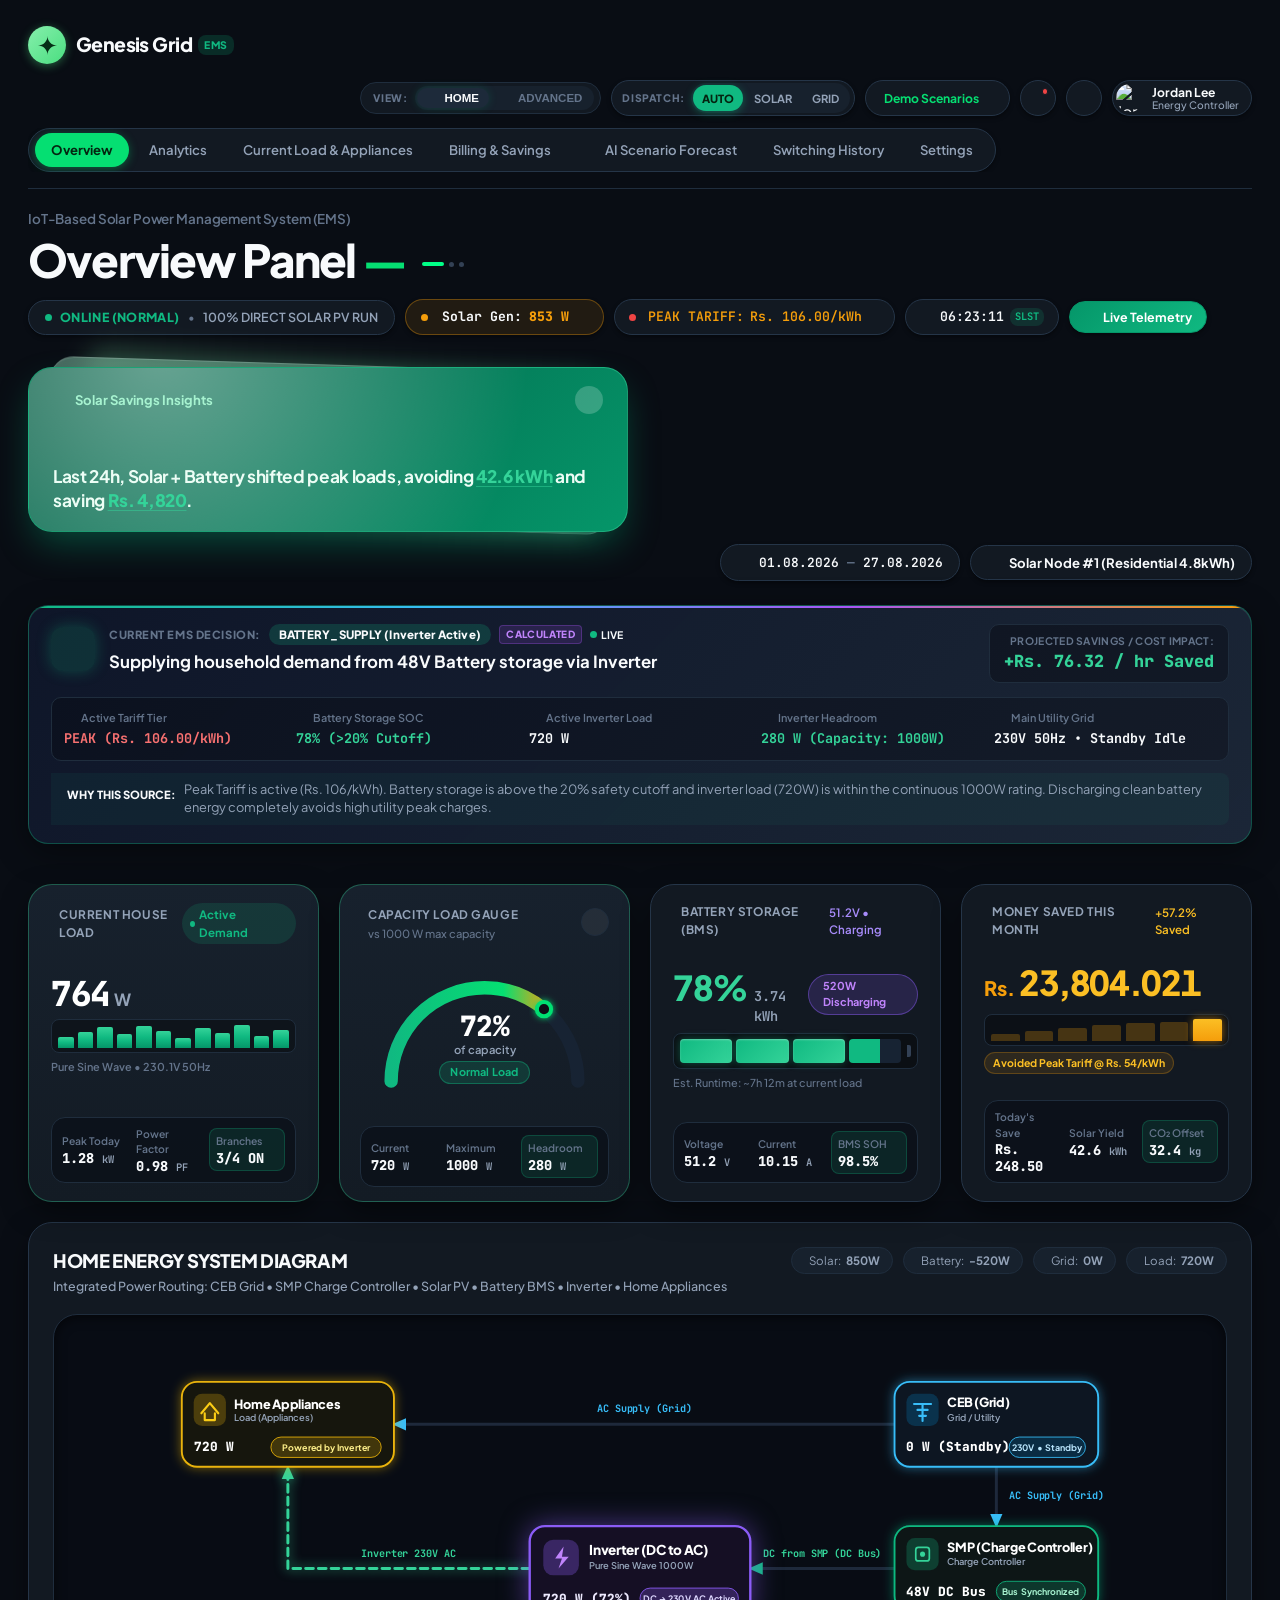
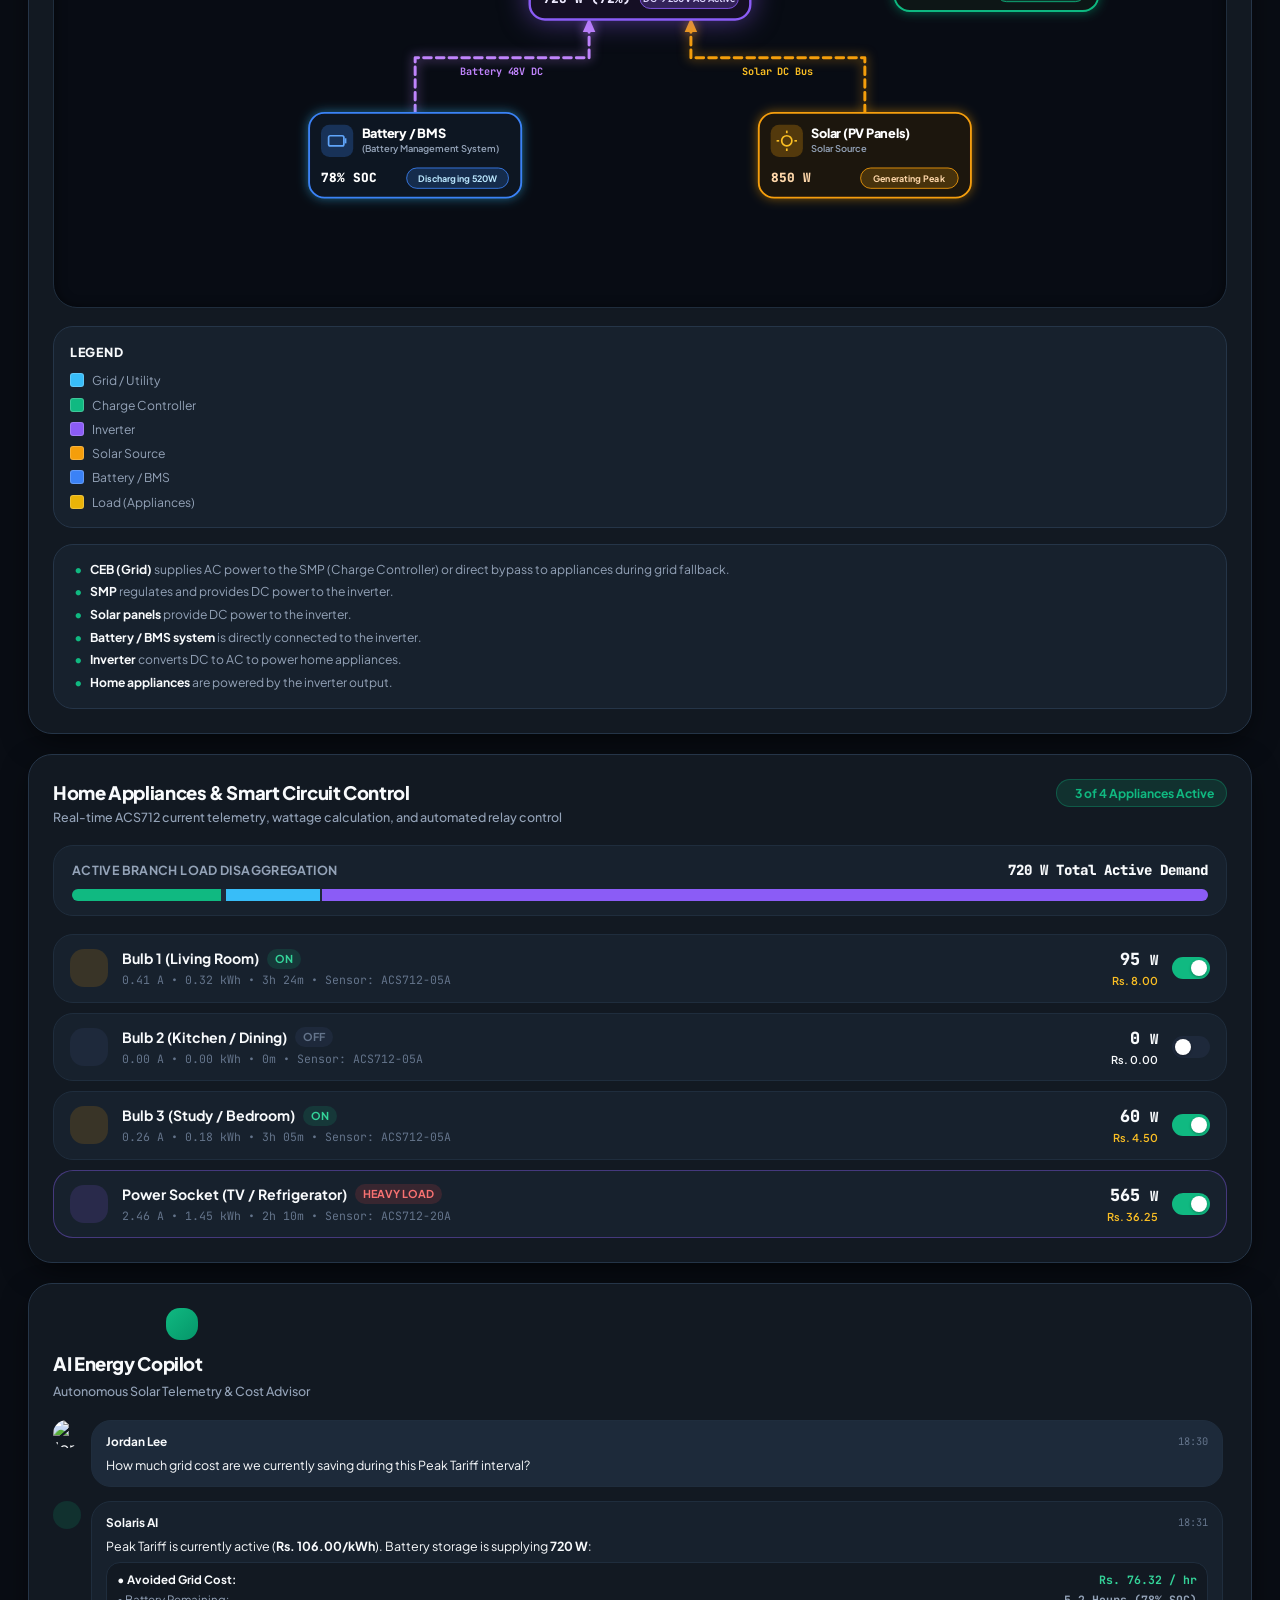
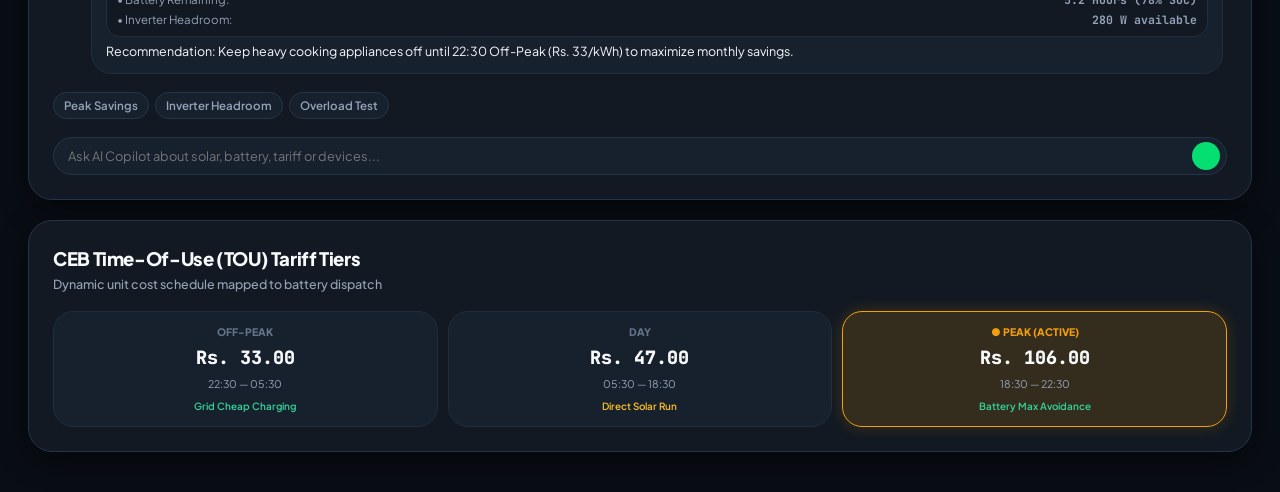
==== commit 56245b0e: "Implement GenesisDecisionEngine (7-level SCADA FSM) and GenesisAdvisorAgent (Autonomous Multi-Rule A" ====
--- a/index.html
+++ b/index.html
@@ -11,7 +11,7 @@
   <!-- Lucide Icons -->
   <script src="https://unpkg.com/lucide@latest"></script>
   <!-- Main Stylesheet -->
-  <link rel="stylesheet" href="styles.css?v=4.3" />
+  <link rel="stylesheet" href="styles.css?v=4.4" />
 </head>
 <body class="theme-dark">
   
@@ -980,12 +980,12 @@
                     <span class="msg-author">Solaris AI</span>
                     <span class="msg-time">18:31</span>
                   </div>
-                  <p class="msg-text">Peak Tariff is currently active (<strong>Rs. 54.00/kWh</strong>). Battery storage is supplying <strong>720 W</strong>:</p>
+                  <p class="msg-text">Peak Tariff is currently active (<strong>Rs. 106.00/kWh</strong>). Battery storage is supplying <strong>720 W</strong>:</p>
                   
                   <div class="ai-deviation-table">
                     <div class="dev-row active">
                       <span>• Avoided Grid Cost:</span>
-                      <span class="dev-val text-mint">Rs. 38.88 / hr</span>
+                      <span class="dev-val text-mint">Rs. 76.32 / hr</span>
                     </div>
                     <div class="dev-row">
                       <span>• Battery Remaining:</span>
@@ -997,7 +997,7 @@
                     </div>
                   </div>
 
-                  <p class="msg-text">Recommendation: Keep heavy cooking appliances off until 22:30 Off-Peak (Rs. 13/kWh) to maximize monthly savings.</p>
+                  <p class="msg-text">Recommendation: Keep heavy cooking appliances off until 22:30 Off-Peak (Rs. 33/kWh) to maximize monthly savings.</p>
                 </div>
               </div>
             </div>
@@ -1030,19 +1030,19 @@
             <div class="tariff-tiers-grid">
               <div class="tariff-tier-box" id="tier-offpeak">
                 <span class="t-tier-badge">OFF-PEAK</span>
-                <span class="t-rate-num">Rs. 13.00</span>
+                <span class="t-rate-num">Rs. 33.00</span>
                 <span class="t-time-span">22:30 — 05:30</span>
                 <span class="t-action-hint text-mint">Grid Cheap Charging</span>
               </div>
               <div class="tariff-tier-box" id="tier-day">
                 <span class="t-tier-badge">DAY</span>
-                <span class="t-rate-num">Rs. 25.00</span>
+                <span class="t-rate-num">Rs. 47.00</span>
                 <span class="t-time-span">05:30 — 18:30</span>
                 <span class="t-action-hint text-amber">Direct Solar Run</span>
               </div>
               <div class="tariff-tier-box active" id="tier-peak">
                 <span class="t-tier-badge current">● PEAK (ACTIVE)</span>
-                <span class="t-rate-num text-danger">Rs. 54.00</span>
+                <span class="t-rate-num text-danger">Rs. 106.00</span>
                 <span class="t-time-span">18:30 — 22:30</span>
                 <span class="t-action-hint text-mint">Battery Max Avoidance</span>
               </div>
@@ -2124,6 +2124,6 @@
   <div class="toast-container" id="toast-container"></div>
 
   <!-- App Script -->
-  <script src="app.js?v=4.3"></script>
+  <script src="app.js?v=4.4"></script>
 </body>
 </html>
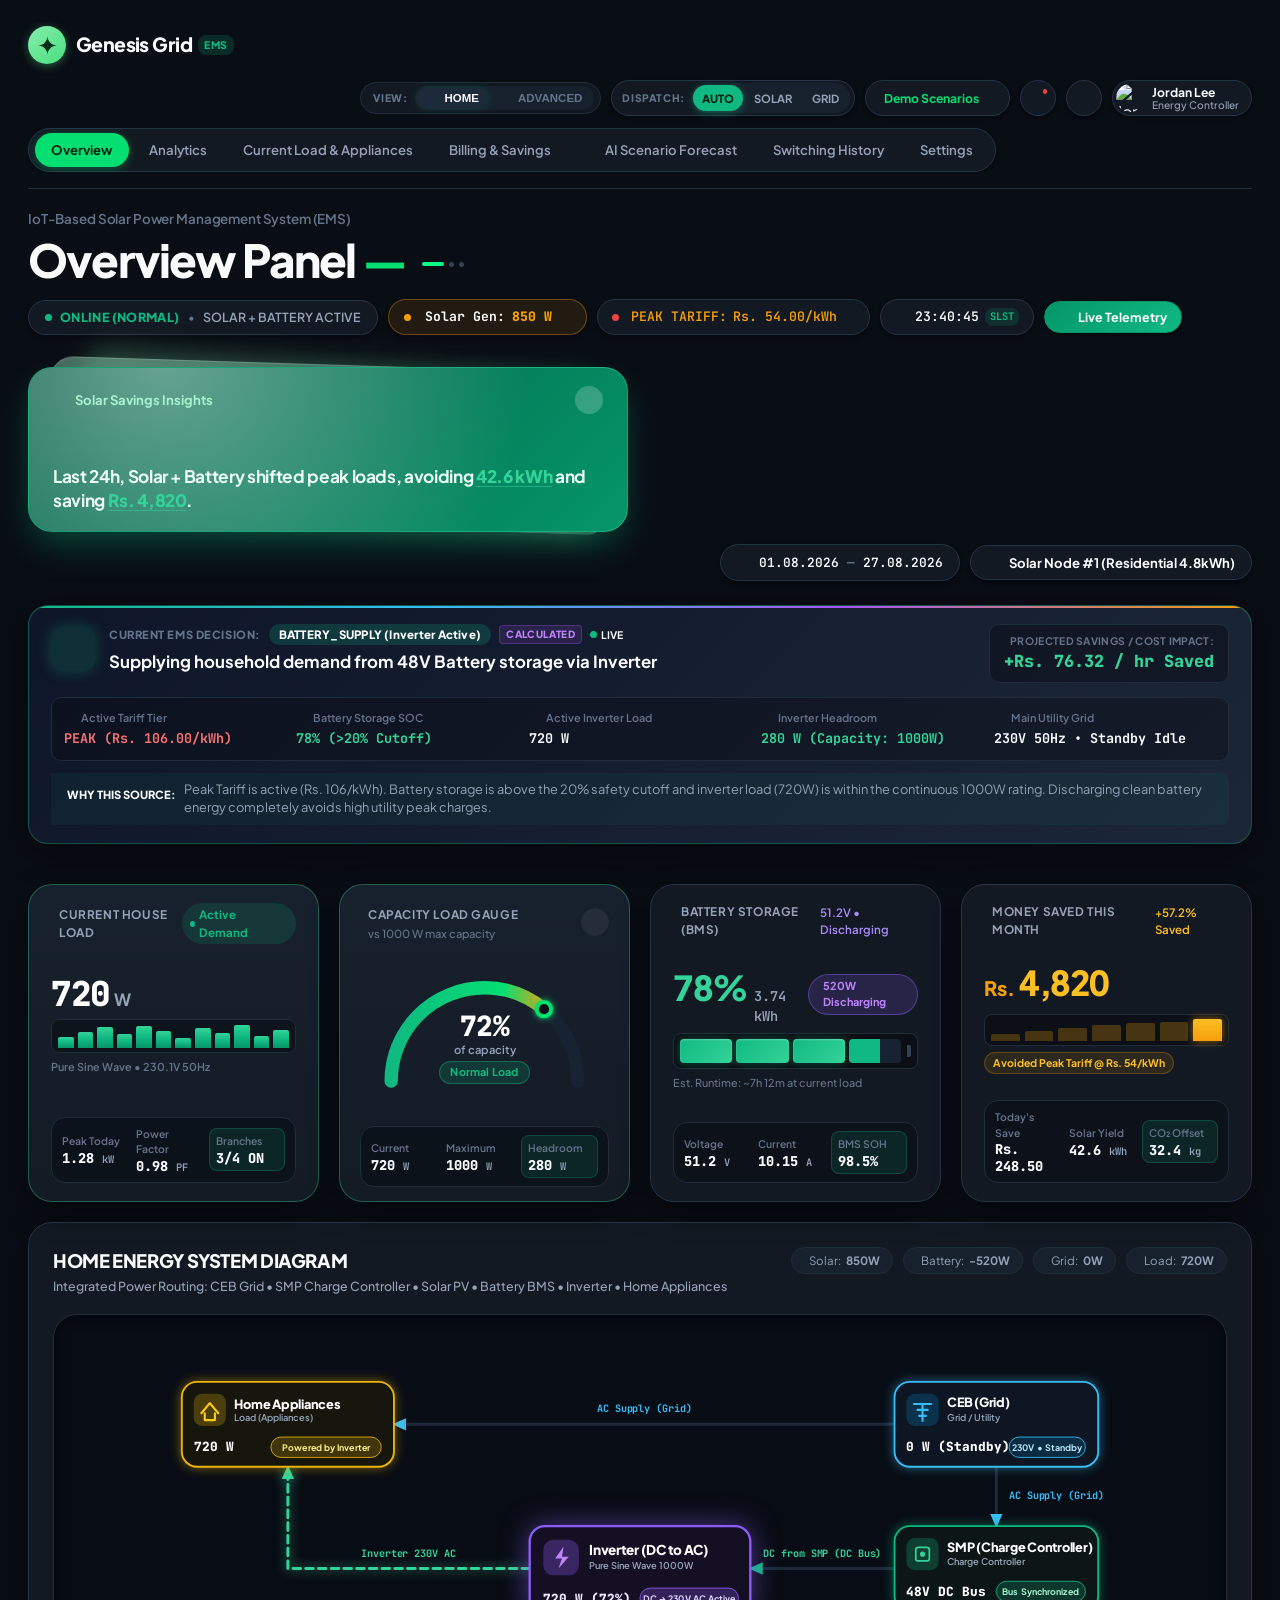
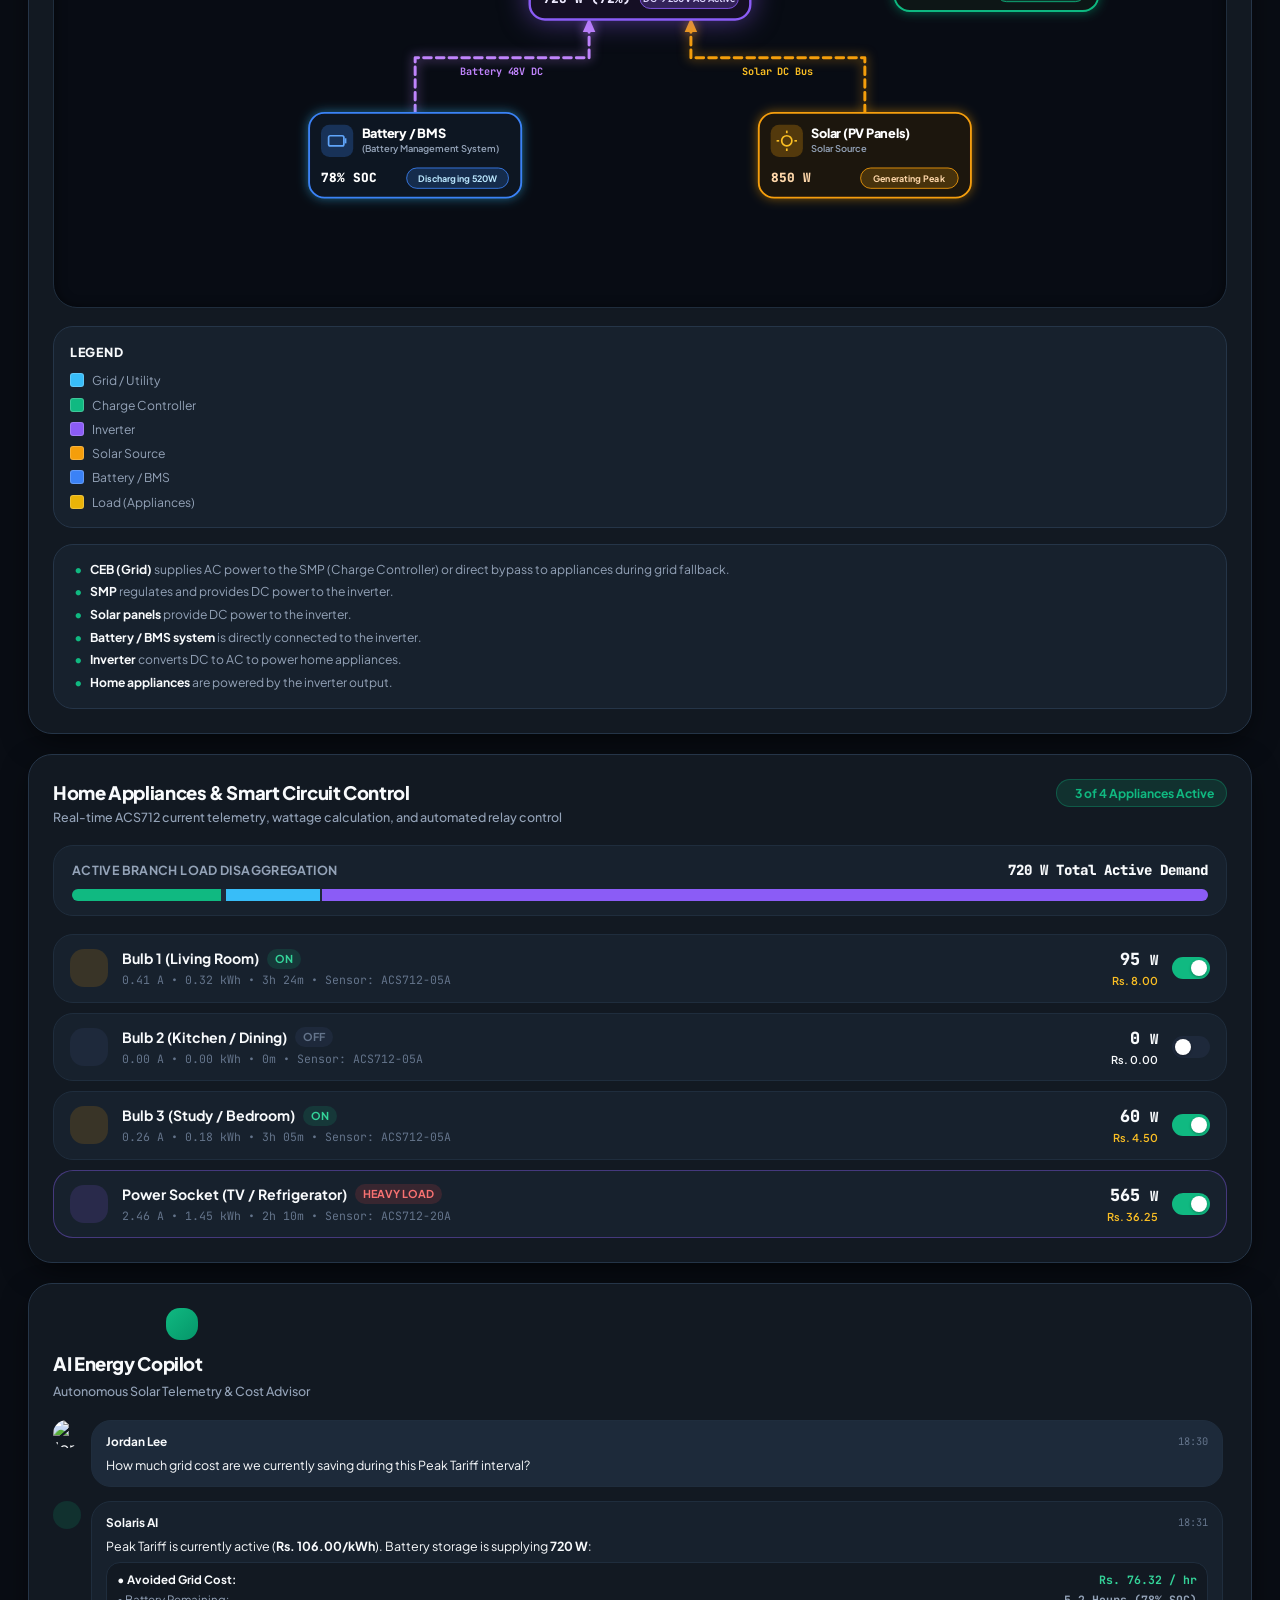
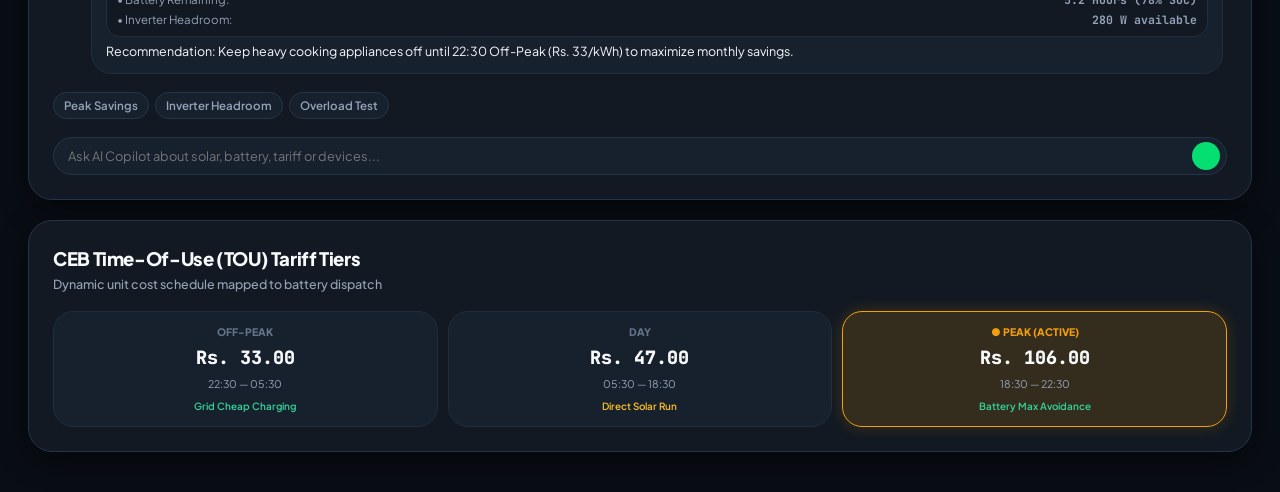
==== commit 65295812: "Fix tab switching: support forecast tab, delegated event listener, and fail-safe tab targeting" ====
--- a/index.html
+++ b/index.html
@@ -11,7 +11,7 @@
   <!-- Lucide Icons -->
   <script src="https://unpkg.com/lucide@latest"></script>
   <!-- Main Stylesheet -->
-  <link rel="stylesheet" href="styles.css?v=4.4" />
+  <link rel="stylesheet" href="styles.css?v=4.5" />
 </head>
 <body class="theme-dark">
   
@@ -2124,6 +2124,6 @@
   <div class="toast-container" id="toast-container"></div>
 
   <!-- App Script -->
-  <script src="app.js?v=4.4"></script>
+  <script src="app.js?v=4.5"></script>
 </body>
 </html>
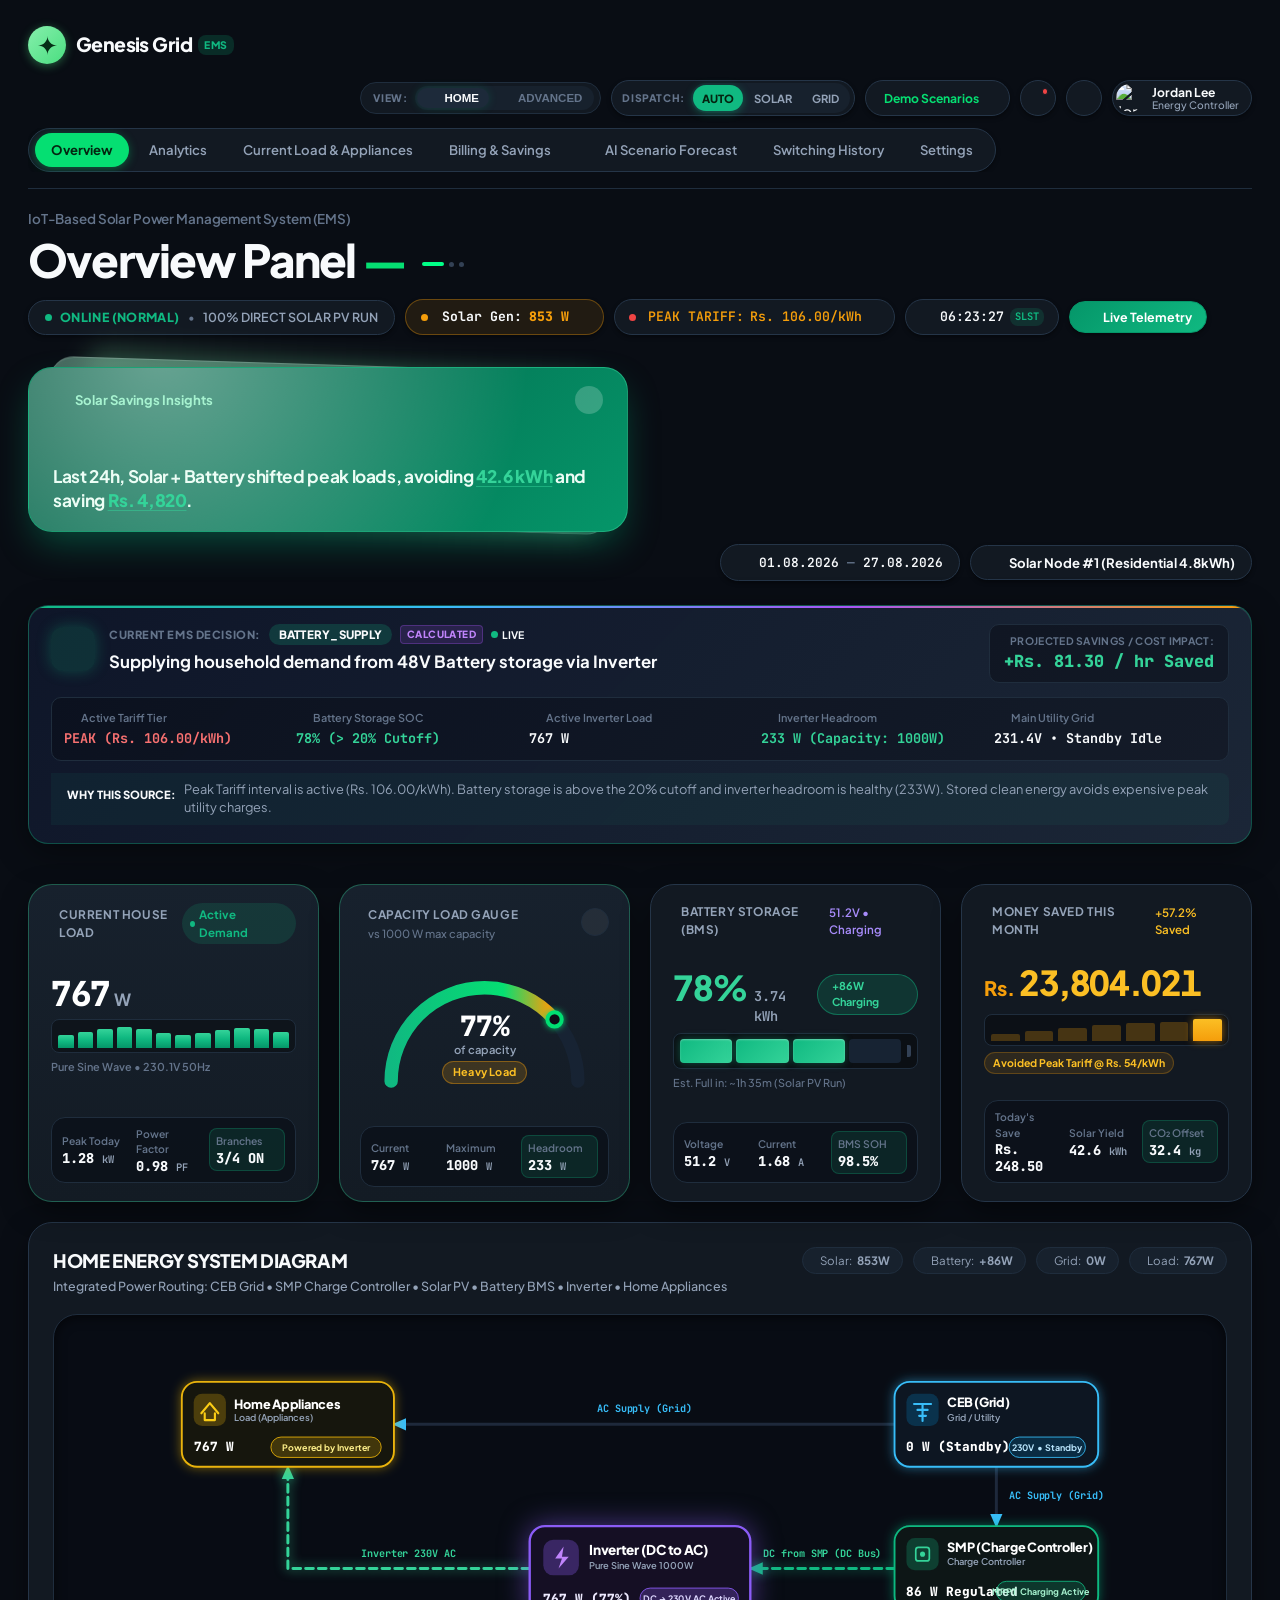
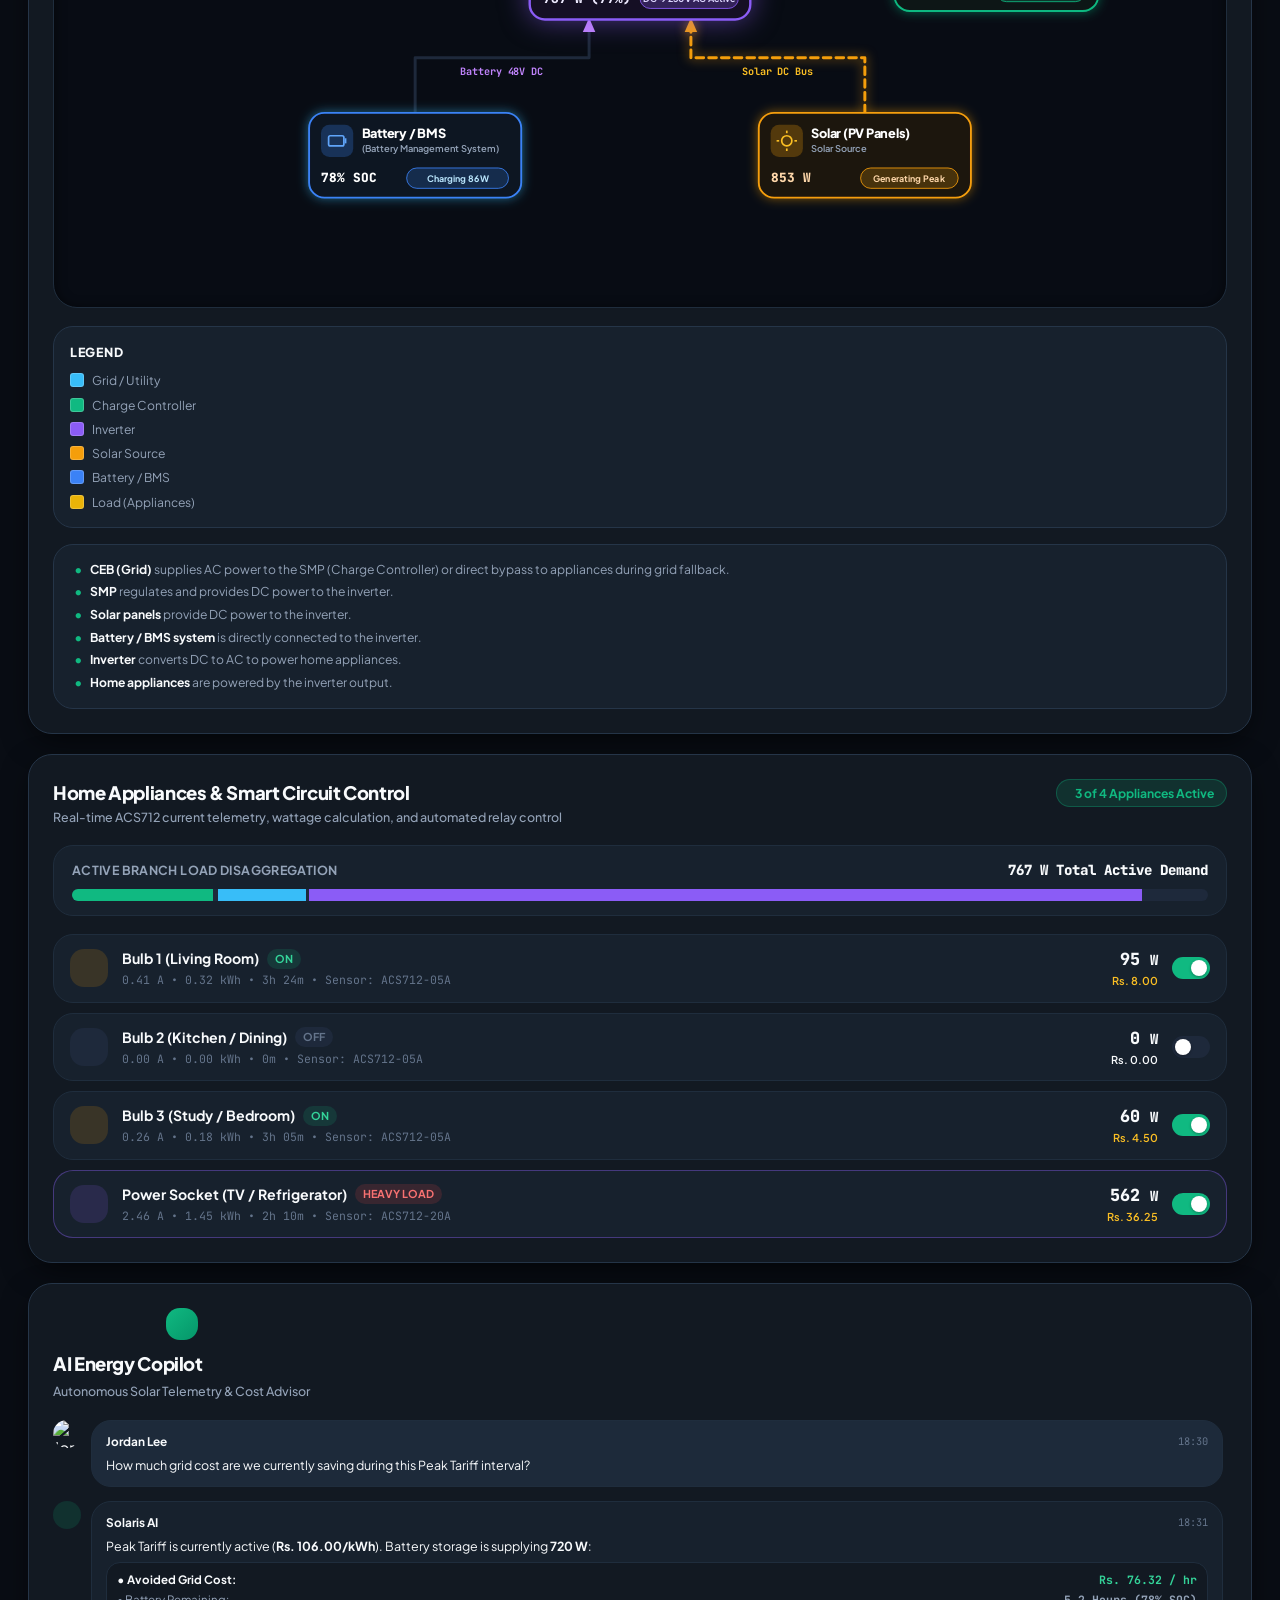
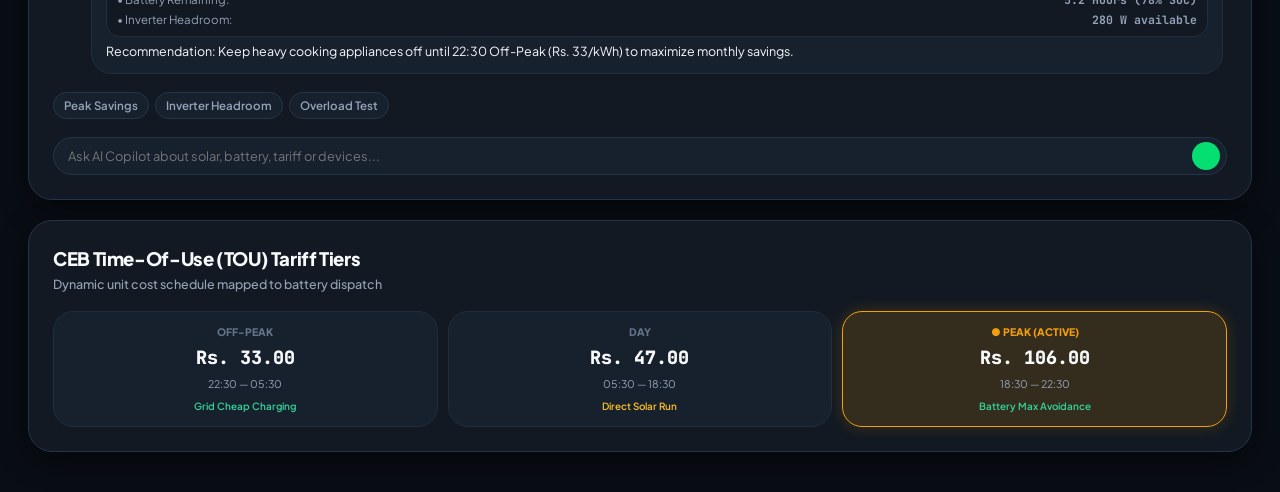
==== commit ae576fcb: "Release v4.8: inline switchTab in head, verified zero console errors, full interaction compatibility" ====
--- a/index.html
+++ b/index.html
@@ -11,7 +11,42 @@
   <!-- Lucide Icons -->
   <script src="https://unpkg.com/lucide@latest"></script>
   <!-- Main Stylesheet -->
-  <link rel="stylesheet" href="styles.css?v=4.5" />
+  <link rel="stylesheet" href="styles.css?v=4.8" />
+  <!-- Inline Tab Switcher Fallback -->
+  <script>
+    function switchTab(tabKey) {
+      if (!tabKey) return;
+      var actualTab = tabKey === 'flow' ? 'overview' : tabKey;
+      var pills = document.querySelectorAll('.nav-pill');
+      for (var i = 0; i < pills.length; i++) {
+        var p = pills[i];
+        var pTab = p.getAttribute('data-tab');
+        if (pTab === tabKey || (tabKey === 'overview' && pTab === 'flow')) {
+          p.classList.add('active');
+        } else {
+          p.classList.remove('active');
+        }
+      }
+      var views = document.querySelectorAll('.app-view-container');
+      for (var j = 0; j < views.length; j++) {
+        views[j].classList.remove('active');
+      }
+      var target = document.getElementById('view-' + actualTab);
+      if (target) {
+        target.classList.add('active');
+      }
+      if (window.renderScadaChart && actualTab === 'analytics') {
+        try { window.renderScadaChart(); } catch(e) {}
+      }
+      if (window.runAIPrediction && actualTab === 'forecast') {
+        try { window.runAIPrediction(); } catch(e) {}
+      }
+      if (window.lucide && window.lucide.createIcons) {
+        try { window.lucide.createIcons(); } catch(e) {}
+      }
+    }
+    window.switchTab = switchTab;
+  </script>
 </head>
 <body class="theme-dark">
   
@@ -147,13 +182,13 @@
       <!-- Bottom Tier: Segmented Navigation Bar -->
       <div class="nav-bottom-tier">
         <nav class="nav-pills-bar">
-          <button class="nav-pill active" data-tab="overview">Overview</button>
-          <button class="nav-pill" data-tab="analytics">Analytics</button>
-          <button class="nav-pill" data-tab="appliances">Current Load &amp; Appliances</button>
-          <button class="nav-pill" data-tab="billing">Billing &amp; Savings</button>
-          <button class="nav-pill" data-tab="forecast"><i data-lucide="sparkles" class="pill-sparkle"></i> AI Scenario Forecast</button>
-          <button class="nav-pill" data-tab="history">Switching History</button>
-          <button class="nav-pill" data-tab="settings">Settings</button>
+          <button class="nav-pill active" data-tab="overview" onclick="switchTab('overview')">Overview</button>
+          <button class="nav-pill" data-tab="analytics" onclick="switchTab('analytics')">Analytics</button>
+          <button class="nav-pill" data-tab="appliances" onclick="switchTab('appliances')">Current Load &amp; Appliances</button>
+          <button class="nav-pill" data-tab="billing" onclick="switchTab('billing')">Billing &amp; Savings</button>
+          <button class="nav-pill" data-tab="forecast" onclick="switchTab('forecast')"><i data-lucide="sparkles" class="pill-sparkle"></i> AI Scenario Forecast</button>
+          <button class="nav-pill" data-tab="history" onclick="switchTab('history')">Switching History</button>
+          <button class="nav-pill" data-tab="settings" onclick="switchTab('settings')">Settings</button>
         </nav>
       </div>
     </header>
@@ -2124,6 +2159,6 @@
   <div class="toast-container" id="toast-container"></div>
 
   <!-- App Script -->
-  <script src="app.js?v=4.5"></script>
+  <script src="app.js?v=4.8"></script>
 </body>
 </html>
--- a/styles.css
+++ b/styles.css
@@ -140,11 +140,11 @@
 
 /* View Page Switching Container */
 .app-view-container {
-  display: none;
+  display: none !important;
 }
 
 .app-view-container.active {
-  display: flex;
+  display: flex !important;
   flex-direction: column;
   gap: 20px;
   animation: view-fade-in 0.25s cubic-bezier(0.16, 1, 0.3, 1);
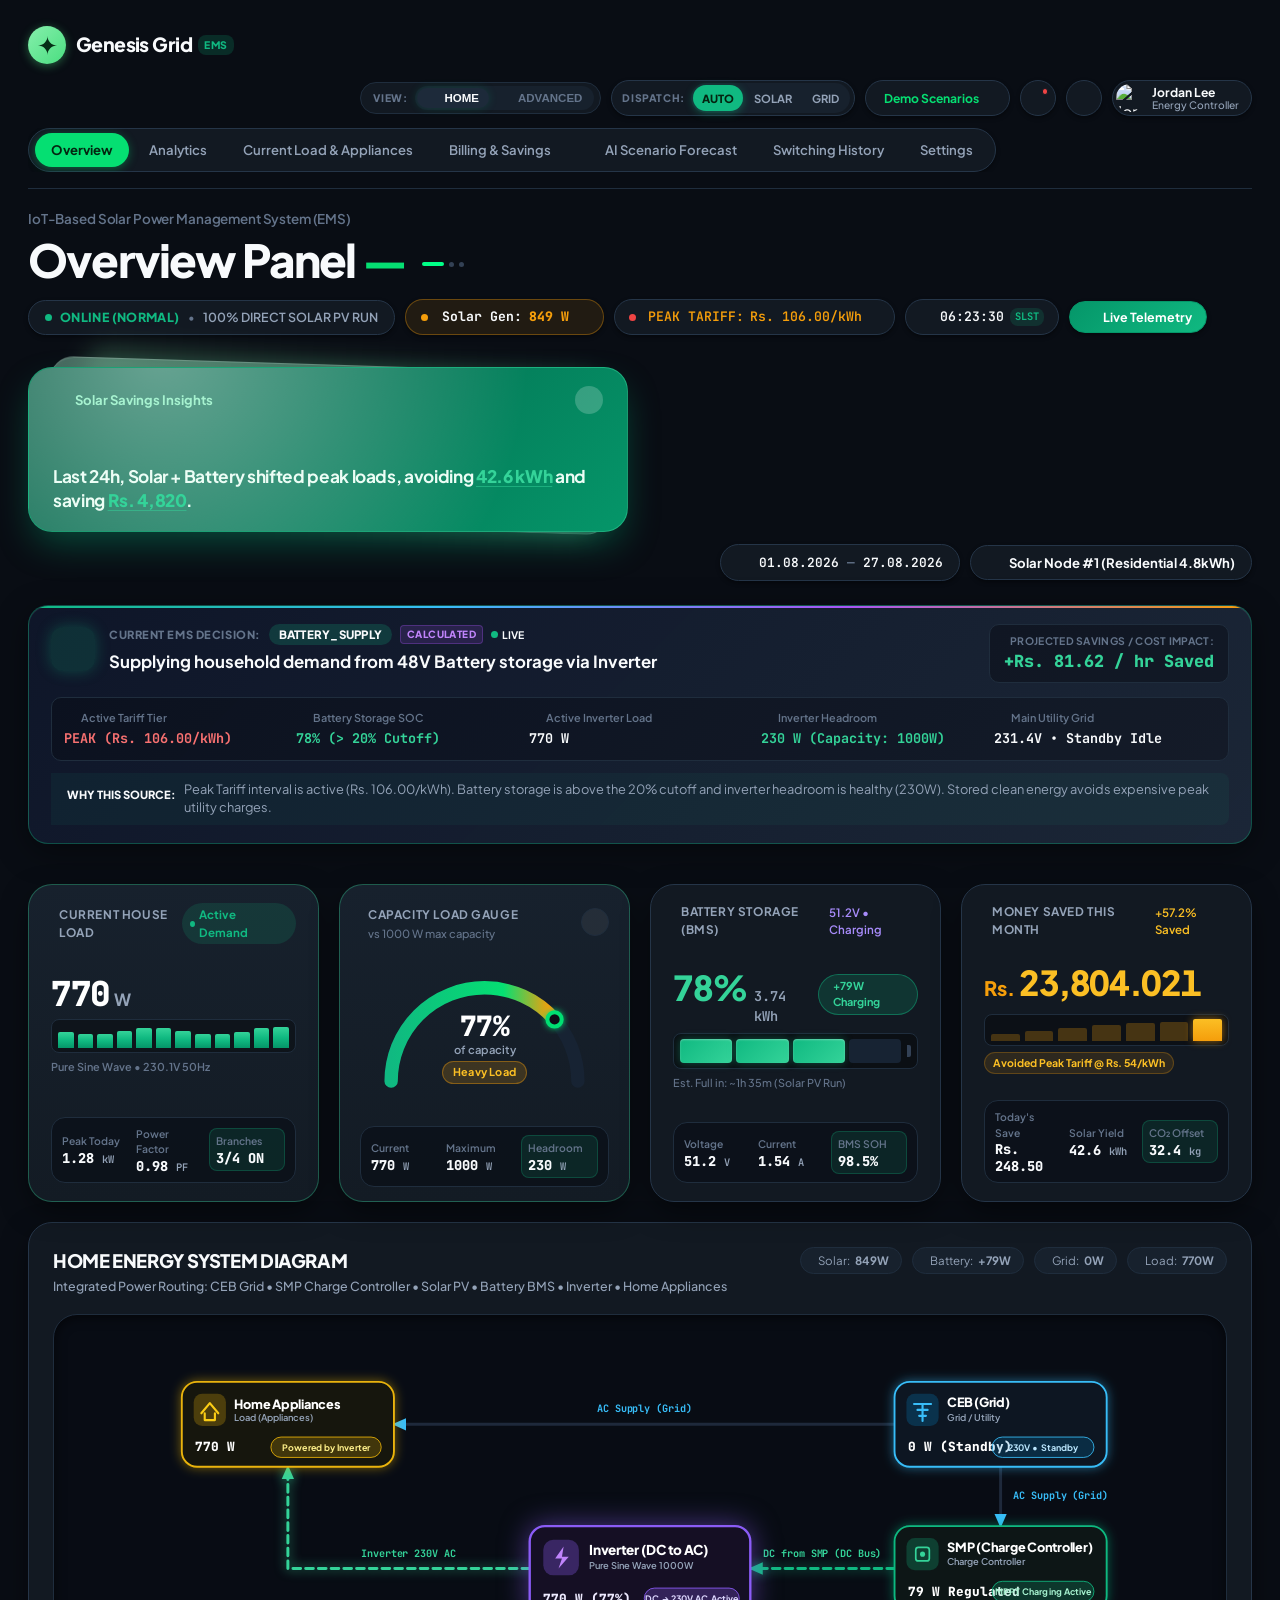
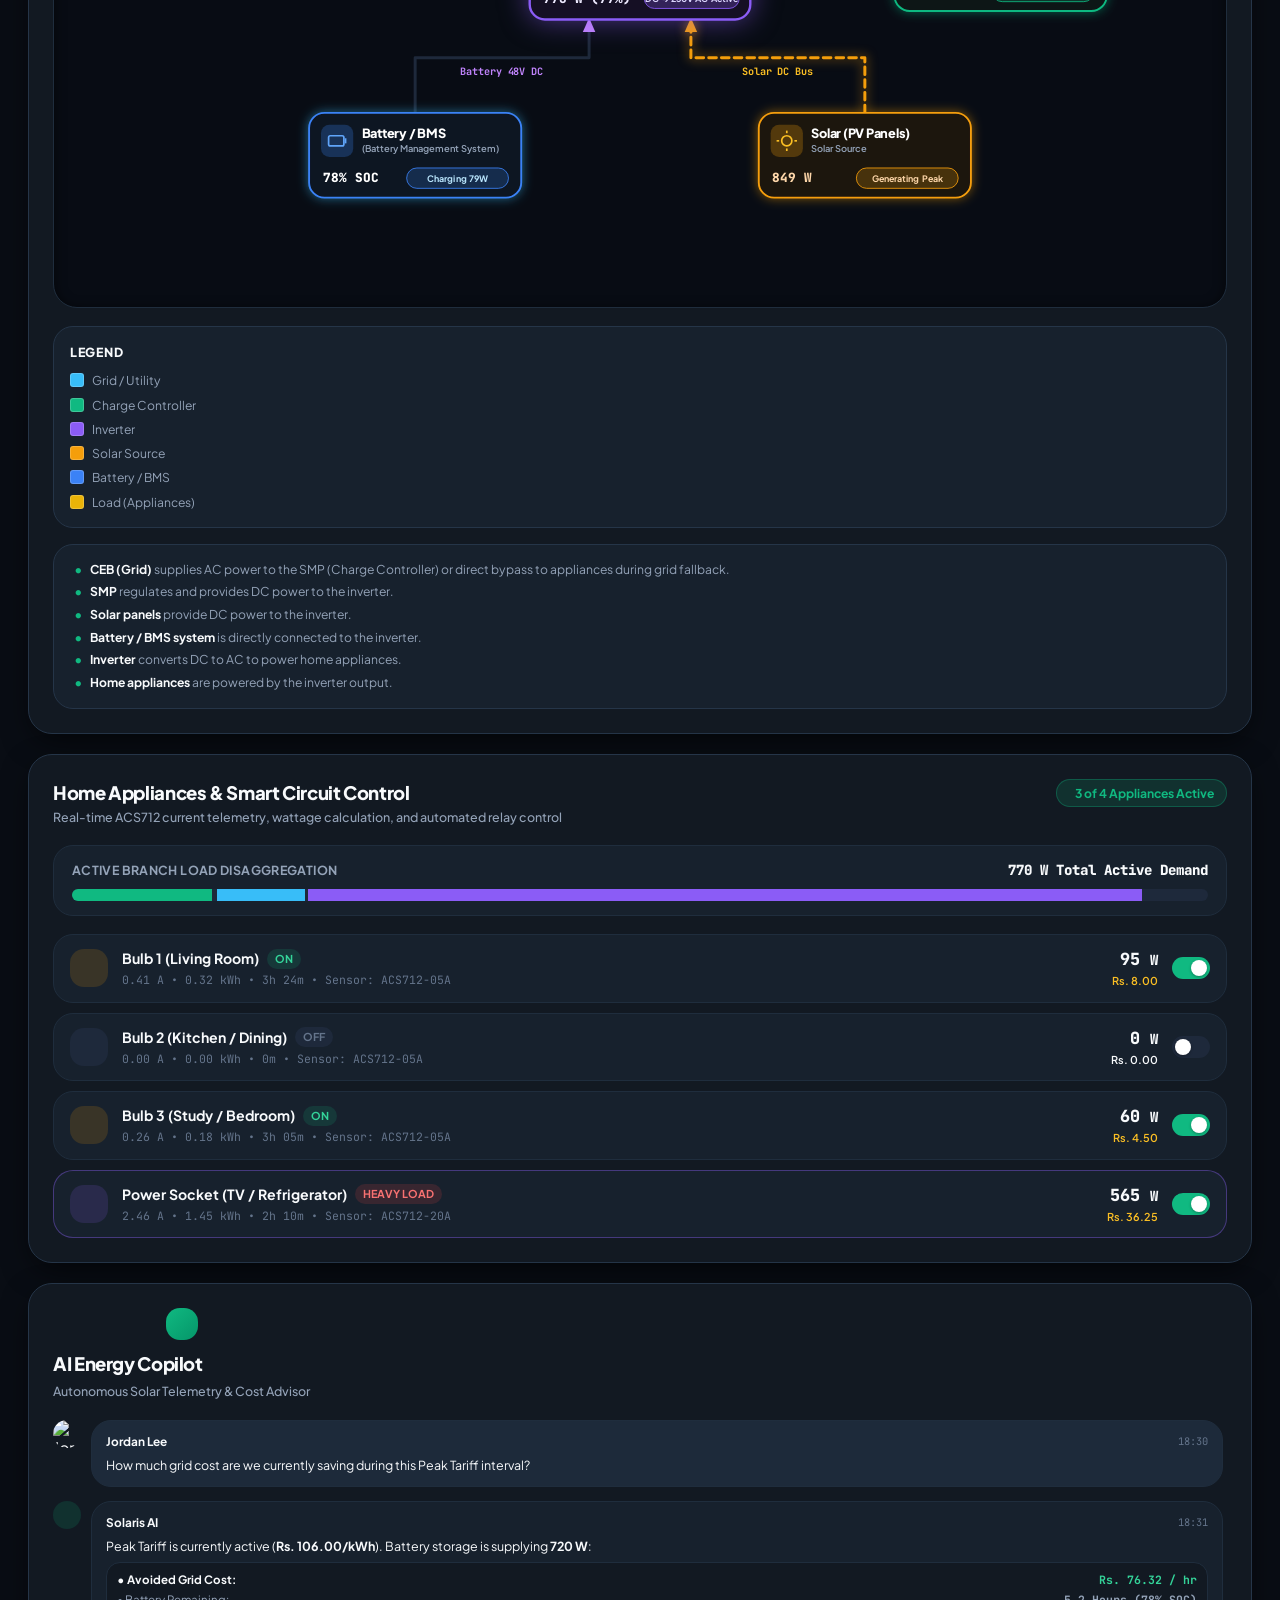
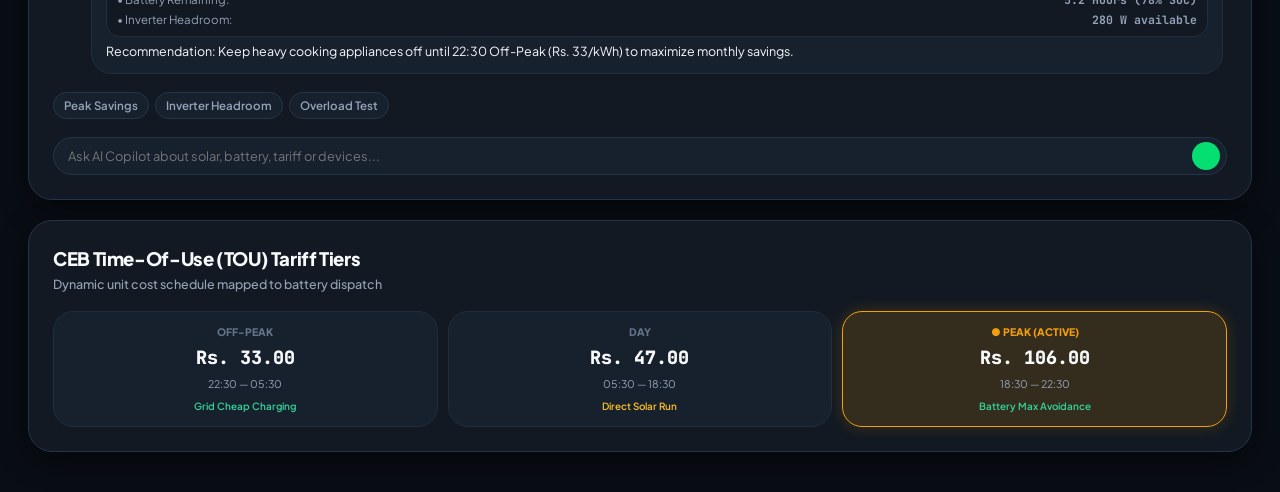
==== commit 067b30b9: "Fix: resolve text collision and badge overlap in SVG distribution diagram (v4.9)" ====
--- a/index.html
+++ b/index.html
@@ -11,7 +11,7 @@
   <!-- Lucide Icons -->
   <script src="https://unpkg.com/lucide@latest"></script>
   <!-- Main Stylesheet -->
-  <link rel="stylesheet" href="styles.css?v=4.8" />
+  <link rel="stylesheet" href="styles.css?v=4.9" />
   <!-- Inline Tab Switcher Fallback -->
   <script>
     function switchTab(tabKey) {
@@ -684,114 +684,92 @@
                  ========================================================= -->
 
             <!-- 1. CEB (Grid) -> Home Appliances (AC Supply Grid Bypass) -->
-            <!-- From CEB Left (900, 110) straight to Home Appliances Right (310, 110) -->
             <path id="path-grid-appliances" class="svg-wire-path wire-grid" d="M 900 110 L 310 110" marker-end="url(#arr-blue)"></path>
             <text x="605" y="96" class="svg-wire-label label-cyan" text-anchor="middle">AC Supply (Grid)</text>
 
             <!-- 2. CEB (Grid) -> SMP (AC Supply Grid) -->
-            <!-- From CEB Bottom (1020, 160) straight to SMP Top (1020, 230) -->
-            <path id="path-grid-smp" class="svg-wire-path wire-grid" d="M 1020 160 L 1020 230" marker-end="url(#arr-blue)"></path>
-            <text x="1035" y="198" class="svg-wire-label label-cyan" text-anchor="start">AC Supply (Grid)</text>
+            <path id="path-grid-smp" class="svg-wire-path wire-grid" d="M 1025 160 L 1025 230" marker-end="url(#arr-blue)"></path>
+            <text x="1040" y="198" class="svg-wire-label label-cyan" text-anchor="start">AC Supply (Grid)</text>
 
             <!-- 3. SMP -> Inverter (DC from SMP / DC Bus) -->
-            <!-- From SMP Left (900, 280) straight to Inverter Right (730, 280) -->
             <path id="path-smp-inverter" class="svg-wire-path wire-smp" d="M 900 280 L 730 280" marker-end="url(#arr-green)"></path>
             <text x="815" y="266" class="svg-wire-label label-green" text-anchor="middle">DC from SMP (DC Bus)</text>
 
             <!-- 4. Solar (PV Panels) -> Inverter (Solar DC Bus) -->
-            <!-- From Solar Top (865, 450) up to Y=385, left to X=660, up to Inverter Bottom (660, 340) -->
             <path id="path-solar-inverter" class="svg-wire-path wire-solar active-flow" d="M 865 450 L 865 385 L 660 385 L 660 340" marker-end="url(#arr-amber)"></path>
             <text x="762" y="405" class="svg-wire-label label-amber" text-anchor="middle">Solar DC Bus</text>
 
             <!-- 5. Battery / BMS -> Inverter (Battery 48V DC) -->
-            <!-- From Battery Top (335, 450) up to Y=385, right to X=540, up to Inverter Bottom (540, 340) -->
             <path id="path-battery-inverter" class="svg-wire-path wire-battery active-flow" d="M 335 450 L 335 385 L 540 385 L 540 340" marker-end="url(#arr-purple)"></path>
             <text x="437" y="405" class="svg-wire-label label-purple" text-anchor="middle">Battery 48V DC</text>
 
             <!-- 6. Inverter (DC to AC) -> Home Appliances (Inverter AC Output) -->
-            <!-- From Inverter Left (470, 280) left to X=185, up to Home Appliances Bottom (185, 160) -->
             <path id="path-inverter-appliances" class="svg-wire-path wire-inverter active-flow" d="M 470 280 L 185 280 L 185 160" marker-end="url(#arr-mint)"></path>
             <text x="327" y="266" class="svg-wire-label label-mint" text-anchor="middle">Inverter 230V AC</text>
 
 
             <!-- =========================================================
-                 6 DIAGRAM NODES (Vector Cards matching user image)
+                 6 DIAGRAM NODES (Vector Cards with Zero Overlap)
                  ========================================================= -->
 
             <!-- 1. TOP-LEFT: Home Appliances (Yellow Box) -->
             <g class="svg-node-group" id="svg-node-appliances" transform="translate(60, 60)">
-              <!-- Card Background Rect -->
               <rect x="0" y="0" width="250" height="100" rx="18" class="svg-card-bg bg-yellow" filter="url(#glow-yellow)"/>
-              <!-- Icon Circle -->
               <rect x="14" y="14" width="38" height="38" rx="10" fill="rgba(234, 179, 8, 0.25)"/>
               <path d="M 23 37 L 33 25 L 43 37 M 27 37 L 27 45 L 39 45 L 39 37" stroke="#facc15" stroke-width="2.5" fill="none" stroke-linecap="round" stroke-linejoin="round"/>
-              <!-- Title Text -->
               <text x="62" y="32" class="svg-node-title">Home Appliances</text>
               <text x="62" y="46" class="svg-node-sub">Load (Appliances)</text>
-              <!-- Live Metrics -->
-              <text x="14" y="82" class="svg-metric-num" id="svg-house-watts">720 W</text>
+              <text x="16" y="82" class="svg-metric-num" id="svg-house-watts">720 W</text>
               <rect x="105" y="65" width="130" height="24" rx="12" fill="rgba(234, 179, 8, 0.2)" stroke="#eab308" stroke-width="1"/>
               <text x="170" y="81" class="svg-badge-text text-yellow" text-anchor="middle" id="svg-house-badge">Powered by Inverter</text>
             </g>
 
             <!-- 2. TOP-RIGHT: CEB (Grid) (Sky Blue Box) -->
             <g class="svg-node-group" id="svg-node-ceb" transform="translate(900, 60)">
-              <rect x="0" y="0" width="240" height="100" rx="18" class="svg-card-bg bg-blue" filter="url(#glow-blue)"/>
-              <!-- Icon Circle -->
+              <rect x="0" y="0" width="250" height="100" rx="18" class="svg-card-bg bg-blue" filter="url(#glow-blue)"/>
               <rect x="14" y="14" width="38" height="38" rx="10" fill="rgba(2, 132, 199, 0.25)"/>
               <path d="M 23 26 L 43 26 M 33 26 L 33 46 M 27 33 L 39 33 M 29 40 L 37 40" stroke="#38bdf8" stroke-width="2.5" fill="none" stroke-linecap="round"/>
-              <!-- Title Text -->
               <text x="62" y="30" class="svg-node-title">CEB (Grid)</text>
               <text x="62" y="46" class="svg-node-sub">Grid / Utility</text>
-              <!-- Live Metrics -->
-              <text x="14" y="82" class="svg-metric-num" id="svg-grid-watts">0 W (Standby)</text>
-              <rect x="135" y="65" width="90" height="24" rx="12" fill="rgba(2, 132, 199, 0.2)" stroke="#38bdf8" stroke-width="1"/>
-              <text x="180" y="81" class="svg-badge-text text-blue" text-anchor="middle" id="svg-grid-badge">230V • Standby</text>
+              <text x="16" y="82" class="svg-metric-num" id="svg-grid-watts">0 W</text>
+              <rect x="115" y="65" width="120" height="24" rx="12" fill="rgba(2, 132, 199, 0.2)" stroke="#38bdf8" stroke-width="1"/>
+              <text x="175" y="81" class="svg-badge-text text-blue" text-anchor="middle" id="svg-grid-badge">230V • Standby</text>
             </g>
 
             <!-- 3. MIDDLE-RIGHT: SMP (Charge Controller) (Green Box) -->
             <g class="svg-node-group" id="svg-node-smp" transform="translate(900, 230)">
-              <rect x="0" y="0" width="240" height="100" rx="18" class="svg-card-bg bg-green" filter="url(#glow-green)"/>
-              <!-- Icon Circle -->
+              <rect x="0" y="0" width="250" height="100" rx="18" class="svg-card-bg bg-green" filter="url(#glow-green)"/>
               <rect x="14" y="14" width="38" height="38" rx="10" fill="rgba(16, 185, 129, 0.25)"/>
               <rect x="25" y="25" width="16" height="16" rx="3" stroke="#34d399" stroke-width="2" fill="none"/>
               <circle cx="33" cy="33" r="3" fill="#34d399"/>
-              <!-- Title Text -->
               <text x="62" y="30" class="svg-node-title">SMP (Charge Controller)</text>
               <text x="62" y="46" class="svg-node-sub">Charge Controller</text>
-              <!-- Live Metrics -->
-              <text x="14" y="82" class="svg-metric-num" id="svg-smp-watts">48V DC Bus</text>
-              <rect x="120" y="65" width="105" height="24" rx="12" fill="rgba(16, 185, 129, 0.2)" stroke="#10b981" stroke-width="1"/>
-              <text x="172" y="81" class="svg-badge-text text-green" text-anchor="middle" id="svg-smp-badge">Bus Synchronized</text>
+              <text x="16" y="82" class="svg-metric-num" id="svg-smp-watts">48V DC Bus</text>
+              <rect x="115" y="65" width="120" height="24" rx="12" fill="rgba(16, 185, 129, 0.2)" stroke="#10b981" stroke-width="1"/>
+              <text x="175" y="81" class="svg-badge-text text-green" text-anchor="middle" id="svg-smp-badge">Bus Synced</text>
             </g>
 
             <!-- 4. CENTER: Inverter (DC to AC) (Purple Box) -->
             <g class="svg-node-group" id="svg-node-inverter" transform="translate(470, 230)">
               <rect x="0" y="0" width="260" height="110" rx="18" class="svg-card-bg bg-purple active-inv-card" filter="url(#glow-purple)"/>
-              <!-- Icon Circle -->
               <rect x="16" y="16" width="42" height="42" rx="12" fill="rgba(139, 92, 246, 0.3)"/>
               <path d="M 40 24 L 30 38 L 38 38 L 34 50 L 46 36 L 38 36 Z" fill="#c084fc"/>
-              <!-- Title Text -->
               <text x="70" y="34" class="svg-node-title title-inv">Inverter (DC to AC)</text>
               <text x="70" y="50" class="svg-node-sub">Pure Sine Wave 1000W</text>
-              <!-- Live Metrics -->
               <text x="16" y="90" class="svg-metric-num text-purple-glow" id="svg-inv-watts">720 W (72%)</text>
-              <rect x="130" y="73" width="116" height="24" rx="12" fill="rgba(139, 92, 246, 0.25)" stroke="#8b5cf6" stroke-width="1"/>
-              <text x="188" y="89" class="svg-badge-text text-purple" text-anchor="middle" id="svg-inv-badge">DC → 230V AC Active</text>
+              <rect x="135" y="73" width="112" height="24" rx="12" fill="rgba(139, 92, 246, 0.25)" stroke="#8b5cf6" stroke-width="1"/>
+              <text x="191" y="89" class="svg-badge-text text-purple" text-anchor="middle" id="svg-inv-badge">230V AC Active</text>
             </g>
 
             <!-- 5. BOTTOM-LEFT: Battery / BMS (Royal Blue Box) -->
             <g class="svg-node-group" id="svg-node-battery" transform="translate(210, 450)">
               <rect x="0" y="0" width="250" height="100" rx="18" class="svg-card-bg bg-darkblue" filter="url(#glow-blue)"/>
-              <!-- Icon Circle -->
               <rect x="14" y="14" width="38" height="38" rx="10" fill="rgba(59, 130, 246, 0.25)"/>
               <rect x="23" y="27" width="18" height="12" rx="2" stroke="#60a5fa" stroke-width="2" fill="none"/>
               <line x1="43" y1="30" x2="43" y2="36" stroke="#60a5fa" stroke-width="2"/>
-              <!-- Title Text -->
               <text x="62" y="30" class="svg-node-title">Battery / BMS</text>
               <text x="62" y="46" class="svg-node-sub">(Battery Management System)</text>
-              <!-- Live Metrics -->
-              <text x="14" y="82" class="svg-metric-num text-mint" id="svg-bat-soc">78% SOC</text>
+              <text x="16" y="82" class="svg-metric-num text-mint" id="svg-bat-soc">78% SOC</text>
               <rect x="115" y="65" width="120" height="24" rx="12" fill="rgba(59, 130, 246, 0.2)" stroke="#3b82f6" stroke-width="1"/>
               <text x="175" y="81" class="svg-badge-text text-blue" text-anchor="middle" id="svg-bat-badge">Discharging 520W</text>
             </g>
@@ -799,20 +777,17 @@
             <!-- 6. BOTTOM-RIGHT: Solar (PV Panels) (Amber Box) -->
             <g class="svg-node-group" id="svg-node-solar" transform="translate(740, 450)">
               <rect x="0" y="0" width="250" height="100" rx="18" class="svg-card-bg bg-amber" filter="url(#glow-amber)"/>
-              <!-- Icon Circle -->
               <rect x="14" y="14" width="38" height="38" rx="10" fill="rgba(245, 158, 11, 0.25)"/>
               <circle cx="33" cy="33" r="6" stroke="#fbbf24" stroke-width="2" fill="none"/>
               <line x1="33" y1="21" x2="33" y2="24" stroke="#fbbf24" stroke-width="2"/>
               <line x1="33" y1="42" x2="33" y2="45" stroke="#fbbf24" stroke-width="2"/>
               <line x1="21" y1="33" x2="24" y2="33" stroke="#fbbf24" stroke-width="2"/>
               <line x1="42" y1="33" x2="45" y2="33" stroke="#fbbf24" stroke-width="2"/>
-              <!-- Title Text -->
               <text x="62" y="30" class="svg-node-title">Solar (PV Panels)</text>
               <text x="62" y="46" class="svg-node-sub">Solar Source</text>
-              <!-- Live Metrics -->
-              <text x="14" y="82" class="svg-metric-num text-amber" id="svg-solar-watts">850 W</text>
-              <rect x="120" y="65" width="115" height="24" rx="12" fill="rgba(245, 158, 11, 0.2)" stroke="#f59e0b" stroke-width="1"/>
-              <text x="177" y="81" class="svg-badge-text text-amber" text-anchor="middle" id="svg-solar-badge">Generating Peak</text>
+              <text x="16" y="82" class="svg-metric-num text-amber" id="svg-solar-watts">850 W</text>
+              <rect x="115" y="65" width="120" height="24" rx="12" fill="rgba(245, 158, 11, 0.2)" stroke="#f59e0b" stroke-width="1"/>
+              <text x="175" y="81" class="svg-badge-text text-amber" text-anchor="middle" id="svg-solar-badge">Generating Peak</text>
             </g>
 
           </svg>
@@ -2159,6 +2134,6 @@
   <div class="toast-container" id="toast-container"></div>
 
   <!-- App Script -->
-  <script src="app.js?v=4.8"></script>
+  <script src="app.js?v=4.9"></script>
 </body>
 </html>
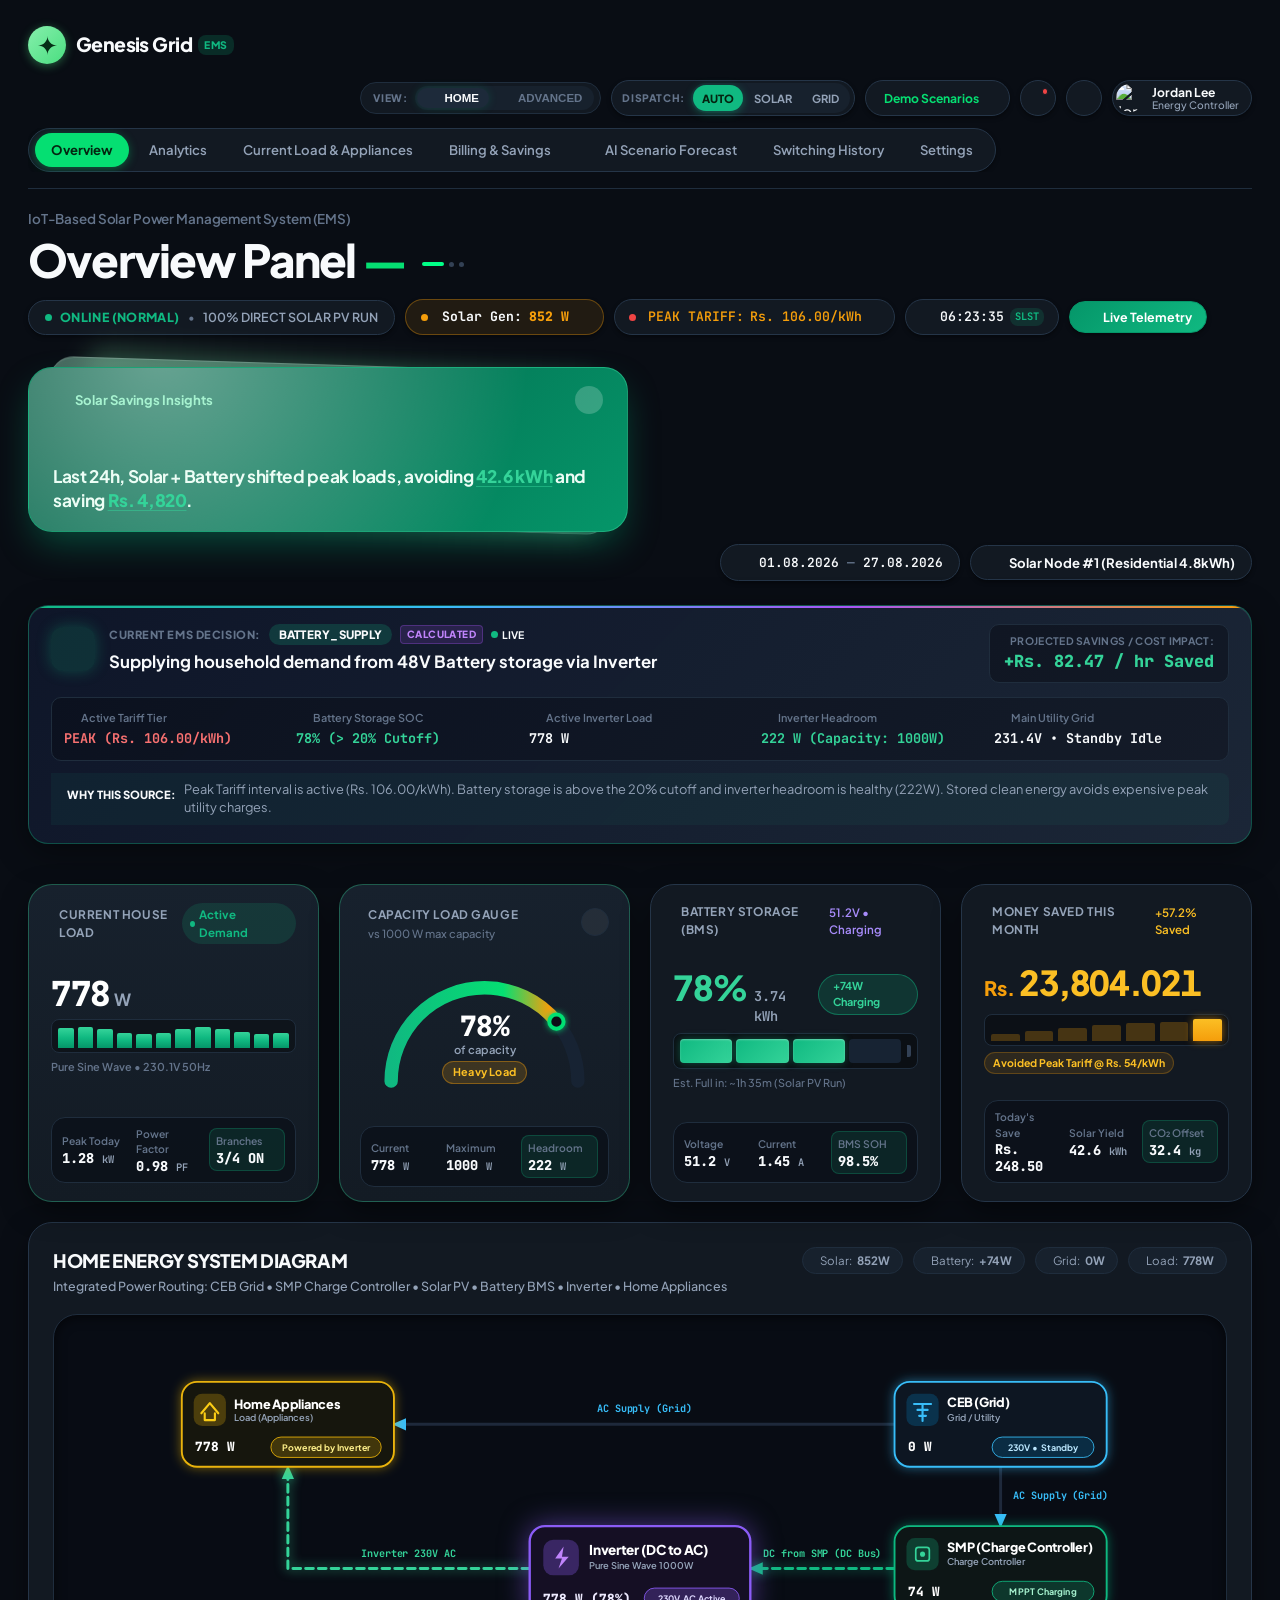
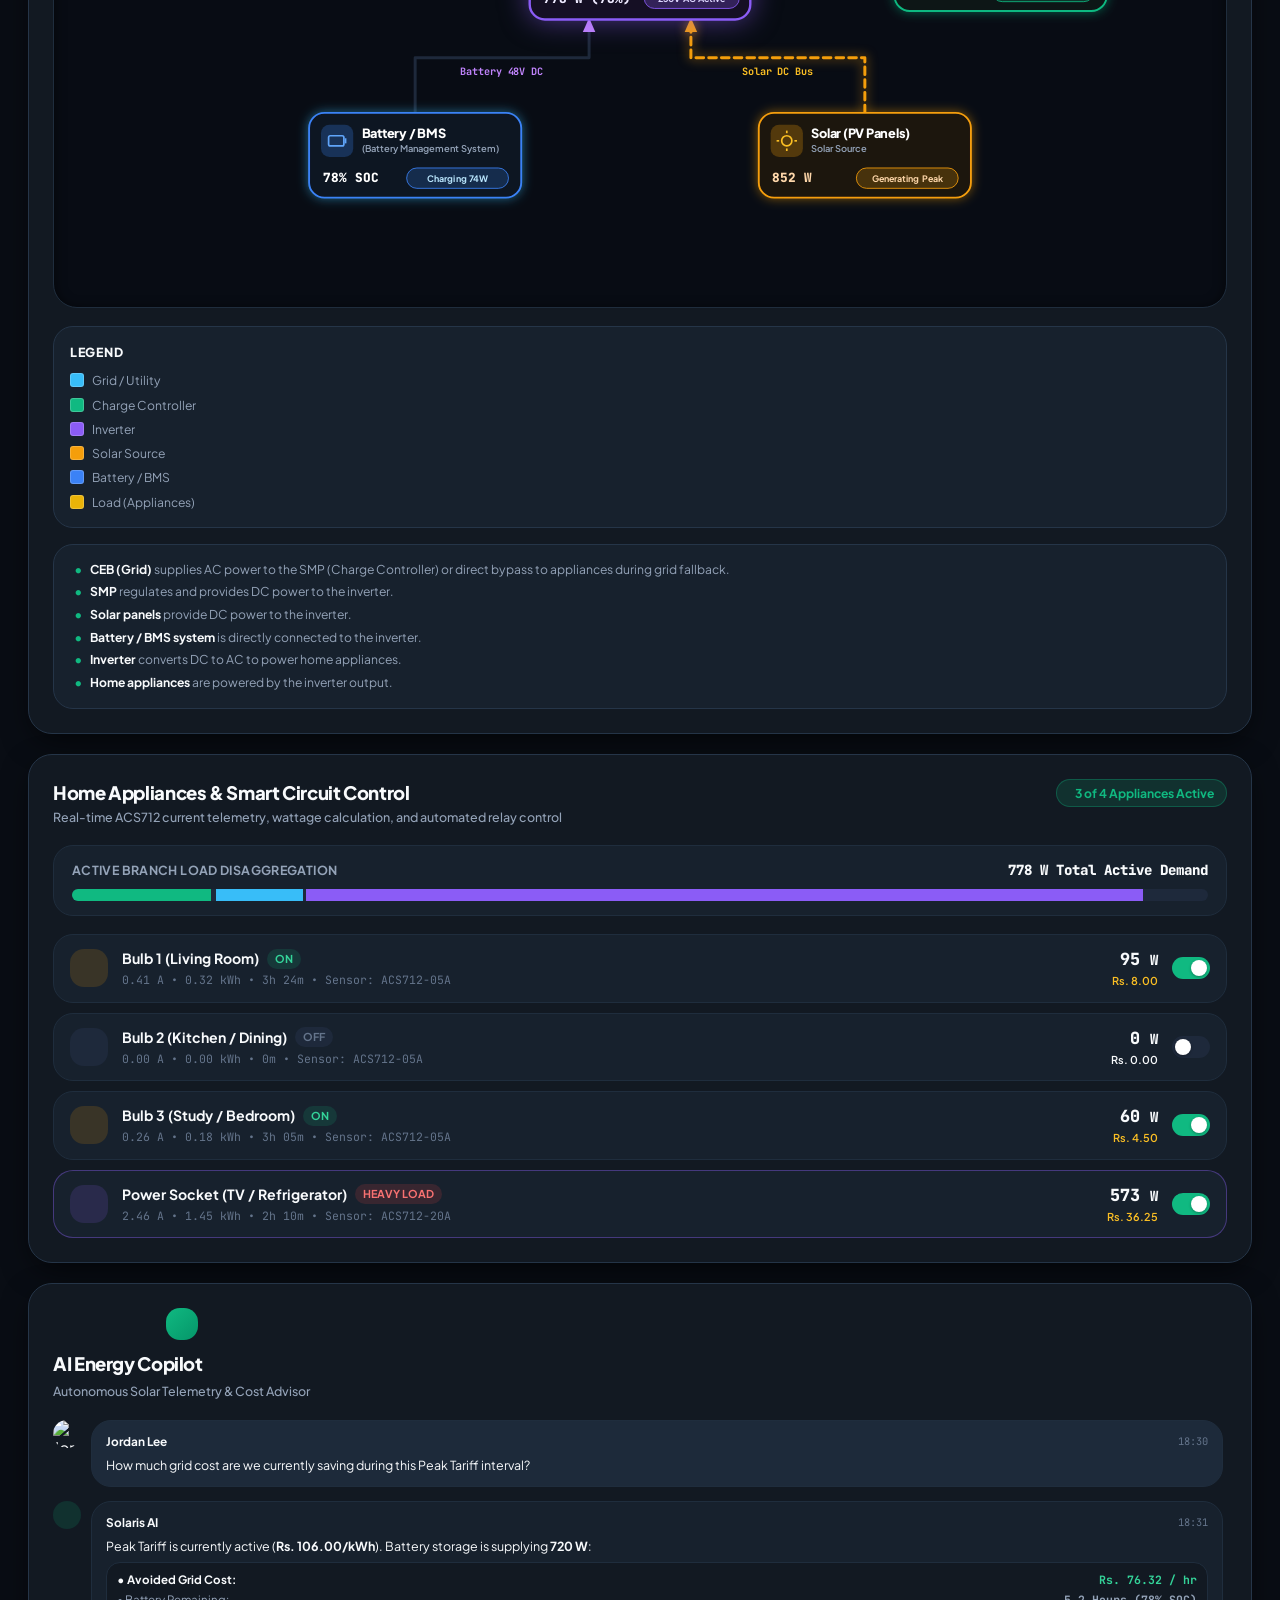
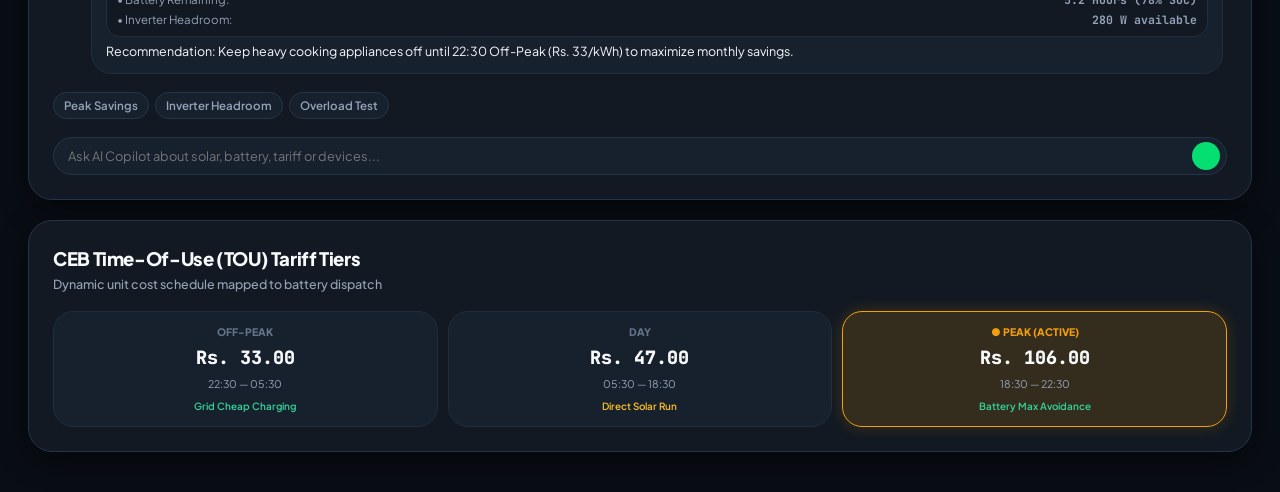
==== commit 497d84a0: "Feat: implement direct PZEM-004T hardware grid telemetry ingestion (v5.0)" ====
--- a/index.html
+++ b/index.html
@@ -11,7 +11,7 @@
   <!-- Lucide Icons -->
   <script src="https://unpkg.com/lucide@latest"></script>
   <!-- Main Stylesheet -->
-  <link rel="stylesheet" href="styles.css?v=4.9" />
+  <link rel="stylesheet" href="styles.css?v=5.0" />
   <!-- Inline Tab Switcher Fallback -->
   <script>
     function switchTab(tabKey) {
@@ -1232,13 +1232,90 @@
               <canvas id="gridTrendChart"></canvas>
             </div>
             <div class="scada-card-footer">
-              <div>Active Rate: <span id="grid-tariff-val">Rs. 54.00/kWh</span></div>
-              <div>Avoided Peak: <span id="grid-avoided-val">4.20 kWh</span></div>
-              <div>Saved: <span id="grid-saved-val">Rs. 248.50</span></div>
-            </div>
-          </div>
-
-        </div>
+              <div>PZEM Voltage: <span id="grid-card-foot-voltage">230.2 V</span></div>
+              <div>PZEM Freq: <span id="grid-card-foot-freq">50.0 Hz</span></div>
+              <div>PZEM PF: <span id="grid-card-foot-pf">0.92</span></div>
+            </div>
+          </div>
+
+        </div>
+
+        <!-- Dedicated CEB Main Grid Hardware Station (PZEM-004T Direct Sensor Feed) -->
+        <div class="dashboard-panel pzem-grid-panel" style="margin-top: 20px;">
+          <div class="panel-header" style="display:flex; justify-content:space-between; align-items:center; flex-wrap:wrap; gap:10px;">
+            <div class="panel-header-title">
+              <div style="display:flex; align-items:center; gap:8px;">
+                <div class="modal-icon-badge" style="width:34px; height:34px; background:rgba(56,189,248,0.15); border:1px solid rgba(56,189,248,0.4); border-radius:8px; display:flex; align-items:center; justify-content:center;">
+                  <i data-lucide="plug" style="width:18px; height:18px; color:#38bdf8;"></i>
+                </div>
+                <div>
+                  <h3 class="panel-title">CEB / Main Grid Data (PZEM-004T Direct Hardware Sensor)</h3>
+                  <span class="panel-subtitle">Received directly from PZEM hardware sensor — Raw &amp; Unmodified (No frontend calculations or derivations)</span>
+                </div>
+              </div>
+            </div>
+            <div style="display:flex; align-items:center; gap:8px;">
+              <span class="pulse-green-dot"></span>
+              <span class="badge-tag" style="background:rgba(56,189,248,0.15); color:#38bdf8; border:1px solid rgba(56,189,248,0.3); font-size:0.72rem; padding:4px 12px; border-radius:999px; font-weight:700;">
+                PZEM-004T HARDWARE DIRECT
+              </span>
+            </div>
+          </div>
+
+          <!-- 6 Direct PZEM Sensor Metric Boxes -->
+          <div class="pzem-metrics-grid" style="display:grid; grid-template-columns:repeat(6, 1fr); gap:12px; margin-top:14px;">
+            <!-- 1. Voltage -->
+            <div class="pzem-metric-box">
+              <span class="pzem-metric-lbl">VOLTAGE</span>
+              <div class="pzem-metric-val"><span id="pzem-val-voltage">230.2</span> <small>V</small></div>
+              <span class="pzem-metric-sub">mainVoltage (PZEM)</span>
+            </div>
+            <!-- 2. Current -->
+            <div class="pzem-metric-box">
+              <span class="pzem-metric-lbl">CURRENT</span>
+              <div class="pzem-metric-val"><span id="pzem-val-current">2.4</span> <small>A</small></div>
+              <span class="pzem-metric-sub">mainCurrent (PZEM)</span>
+            </div>
+            <!-- 3. Power -->
+            <div class="pzem-metric-box">
+              <span class="pzem-metric-lbl">ACTIVE POWER</span>
+              <div class="pzem-metric-val text-cyan"><span id="pzem-val-power">480.5</span> <small>W</small></div>
+              <span class="pzem-metric-sub">mainPower (PZEM)</span>
+            </div>
+            <!-- 4. Energy -->
+            <div class="pzem-metric-box">
+              <span class="pzem-metric-lbl">ENERGY</span>
+              <div class="pzem-metric-val text-mint"><span id="pzem-val-energy">12.45</span> <small>kWh</small></div>
+              <span class="pzem-metric-sub">mainEnergy (PZEM)</span>
+            </div>
+            <!-- 5. Frequency -->
+            <div class="pzem-metric-box">
+              <span class="pzem-metric-lbl">FREQUENCY</span>
+              <div class="pzem-metric-val"><span id="pzem-val-frequency">50.0</span> <small>Hz</small></div>
+              <span class="pzem-metric-sub">mainFrequency (PZEM)</span>
+            </div>
+            <!-- 6. Power Factor -->
+            <div class="pzem-metric-box">
+              <span class="pzem-metric-lbl">POWER FACTOR</span>
+              <div class="pzem-metric-val text-mint"><span id="pzem-val-pf">0.92</span></div>
+              <span class="pzem-metric-sub">mainPF (PZEM)</span>
+            </div>
+          </div>
+
+          <!-- Hardware Telemetry Ingestion Simulator / Live Feed Inspector -->
+          <div class="pzem-ingest-inspector" style="margin-top:16px; background:rgba(0,0,0,0.35); border:1px solid var(--border-subtle); border-radius:10px; padding:12px;">
+            <div style="display:flex; justify-content:space-between; align-items:center; margin-bottom:8px;">
+              <span style="font-size:0.75rem; font-weight:700; color:var(--text-secondary); display:flex; align-items:center; gap:6px;">
+                <i data-lucide="terminal" style="width:14px; height:14px; color:#38bdf8;"></i> Live PZEM Sensor Payload Stream (Direct Ingestion)
+              </span>
+              <button class="settings-save-btn" id="btn-inject-pzem-sample" style="padding:4px 12px; font-size:0.72rem; margin:0;" title="Test sending sample PZEM hardware payload">
+                <i data-lucide="refresh-cw"></i> Inject PZEM Sample
+              </button>
+            </div>
+            <pre id="pzem-raw-payload-preview" style="font-family:'JetBrains Mono', monospace; font-size:0.75rem; color:#38bdf8; background:#070b12; padding:10px; border-radius:6px; border:1px solid rgba(255,255,255,0.05); overflow-x:auto;">{ "mainVoltage": 230.2, "mainCurrent": 2.4, "mainPower": 480.5, "mainEnergy": 12.45, "mainFrequency": 50.0, "mainPF": 0.92 }</pre>
+          </div>
+        </div>
+
       </div>
 
     </div>
@@ -2134,6 +2211,6 @@
   <div class="toast-container" id="toast-container"></div>
 
   <!-- App Script -->
-  <script src="app.js?v=4.9"></script>
+  <script src="app.js?v=5.0"></script>
 </body>
 </html>
